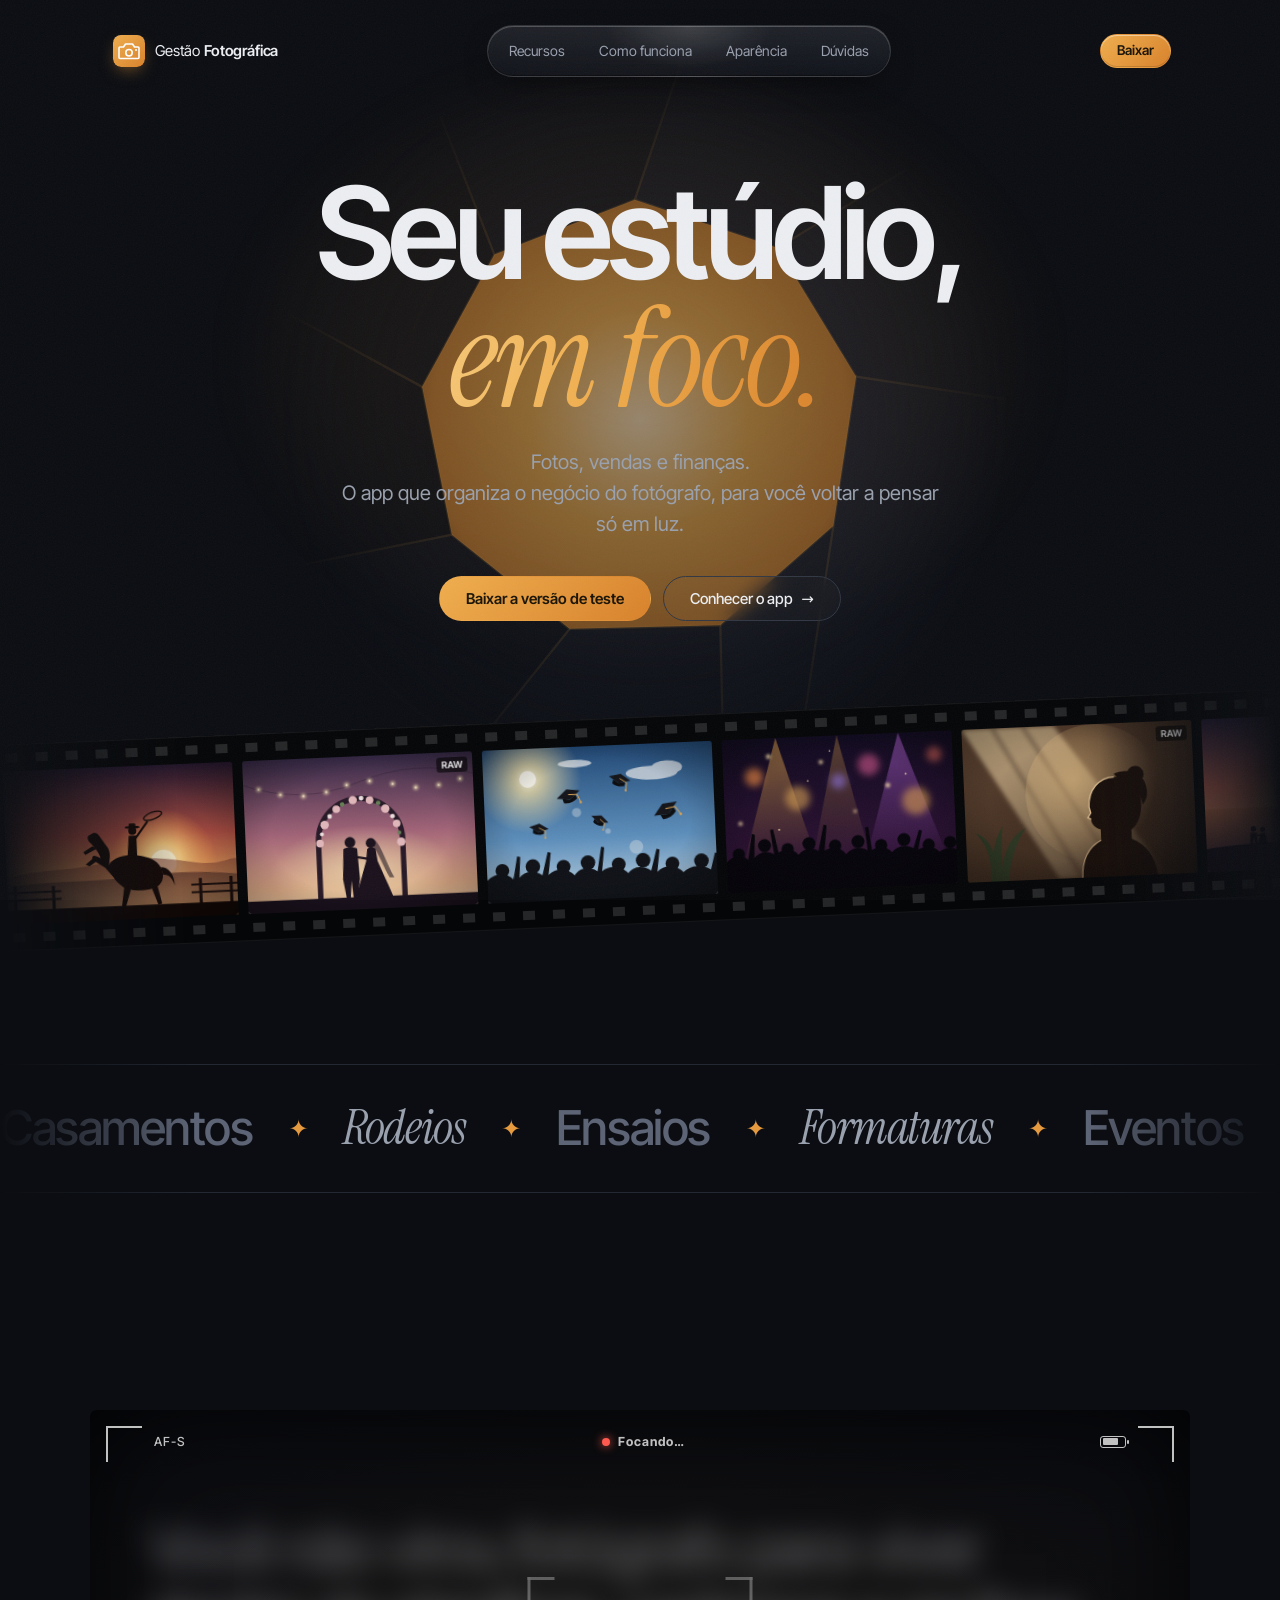
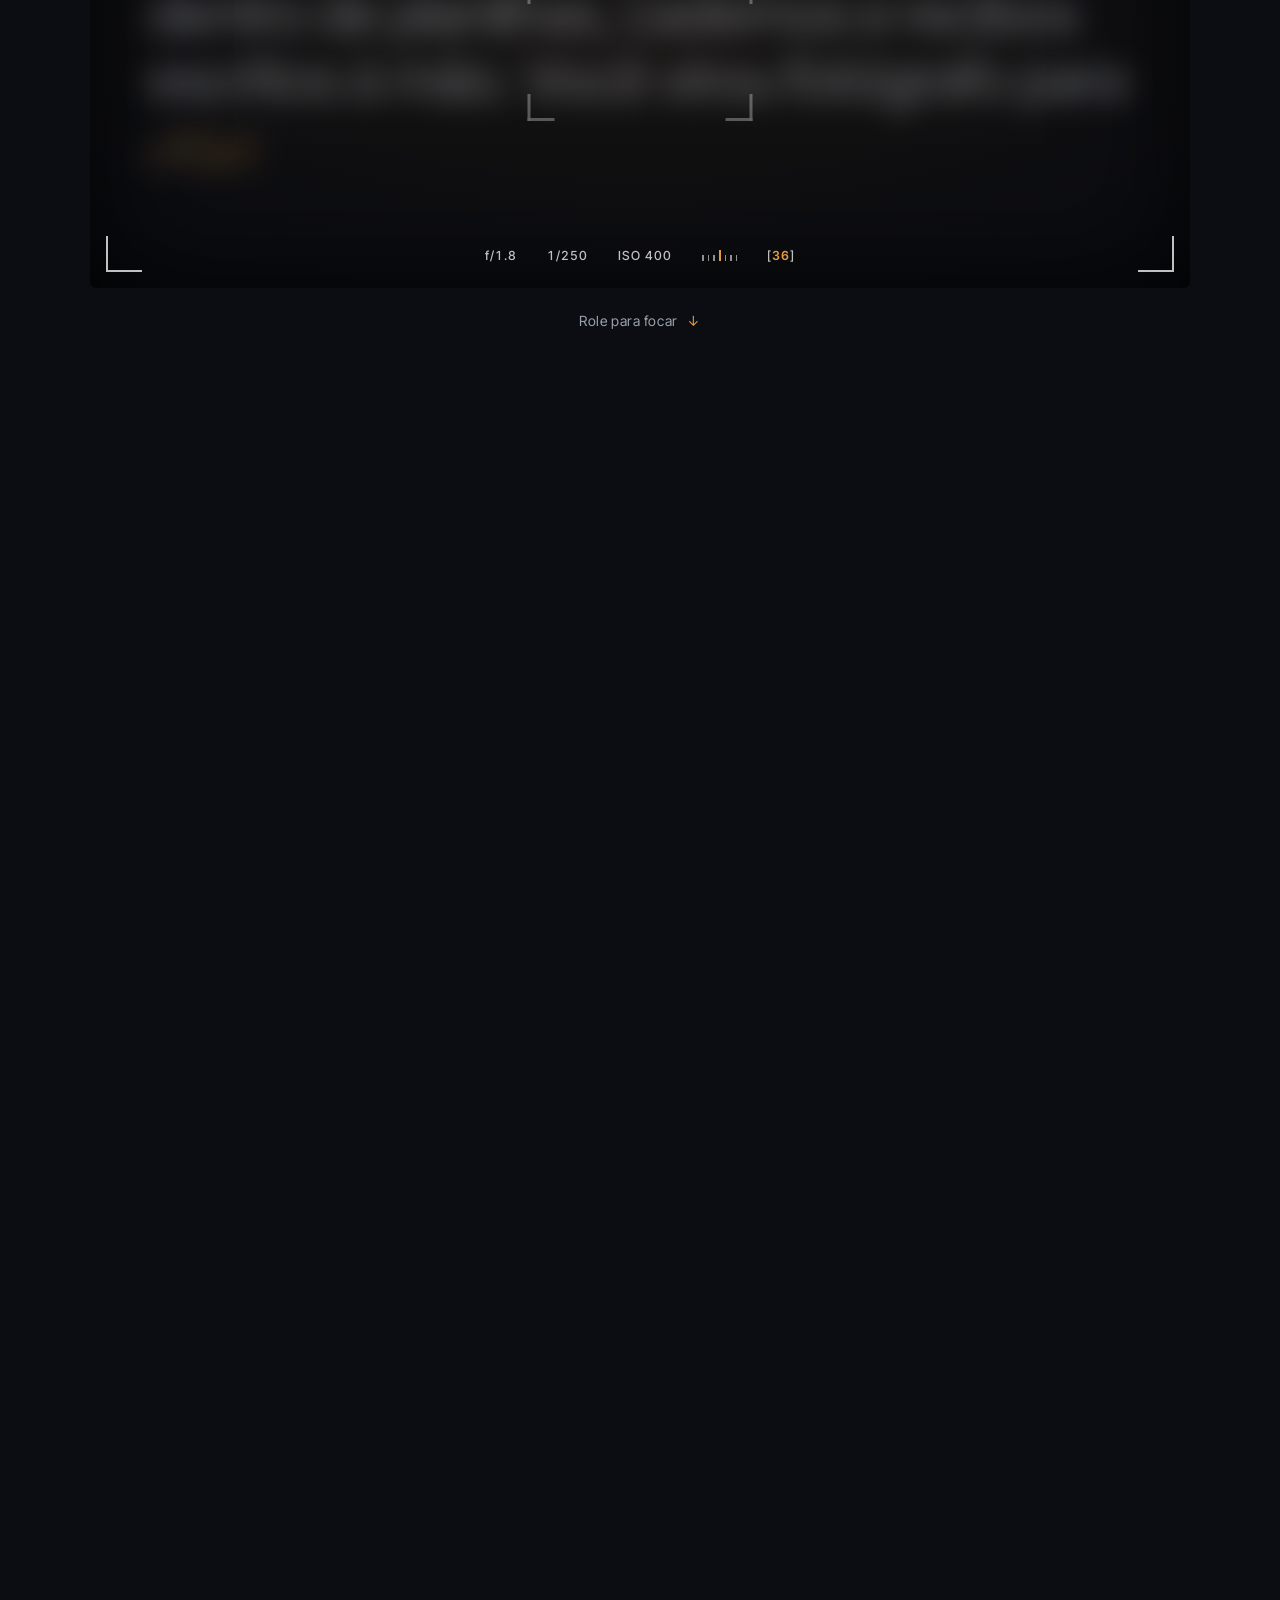
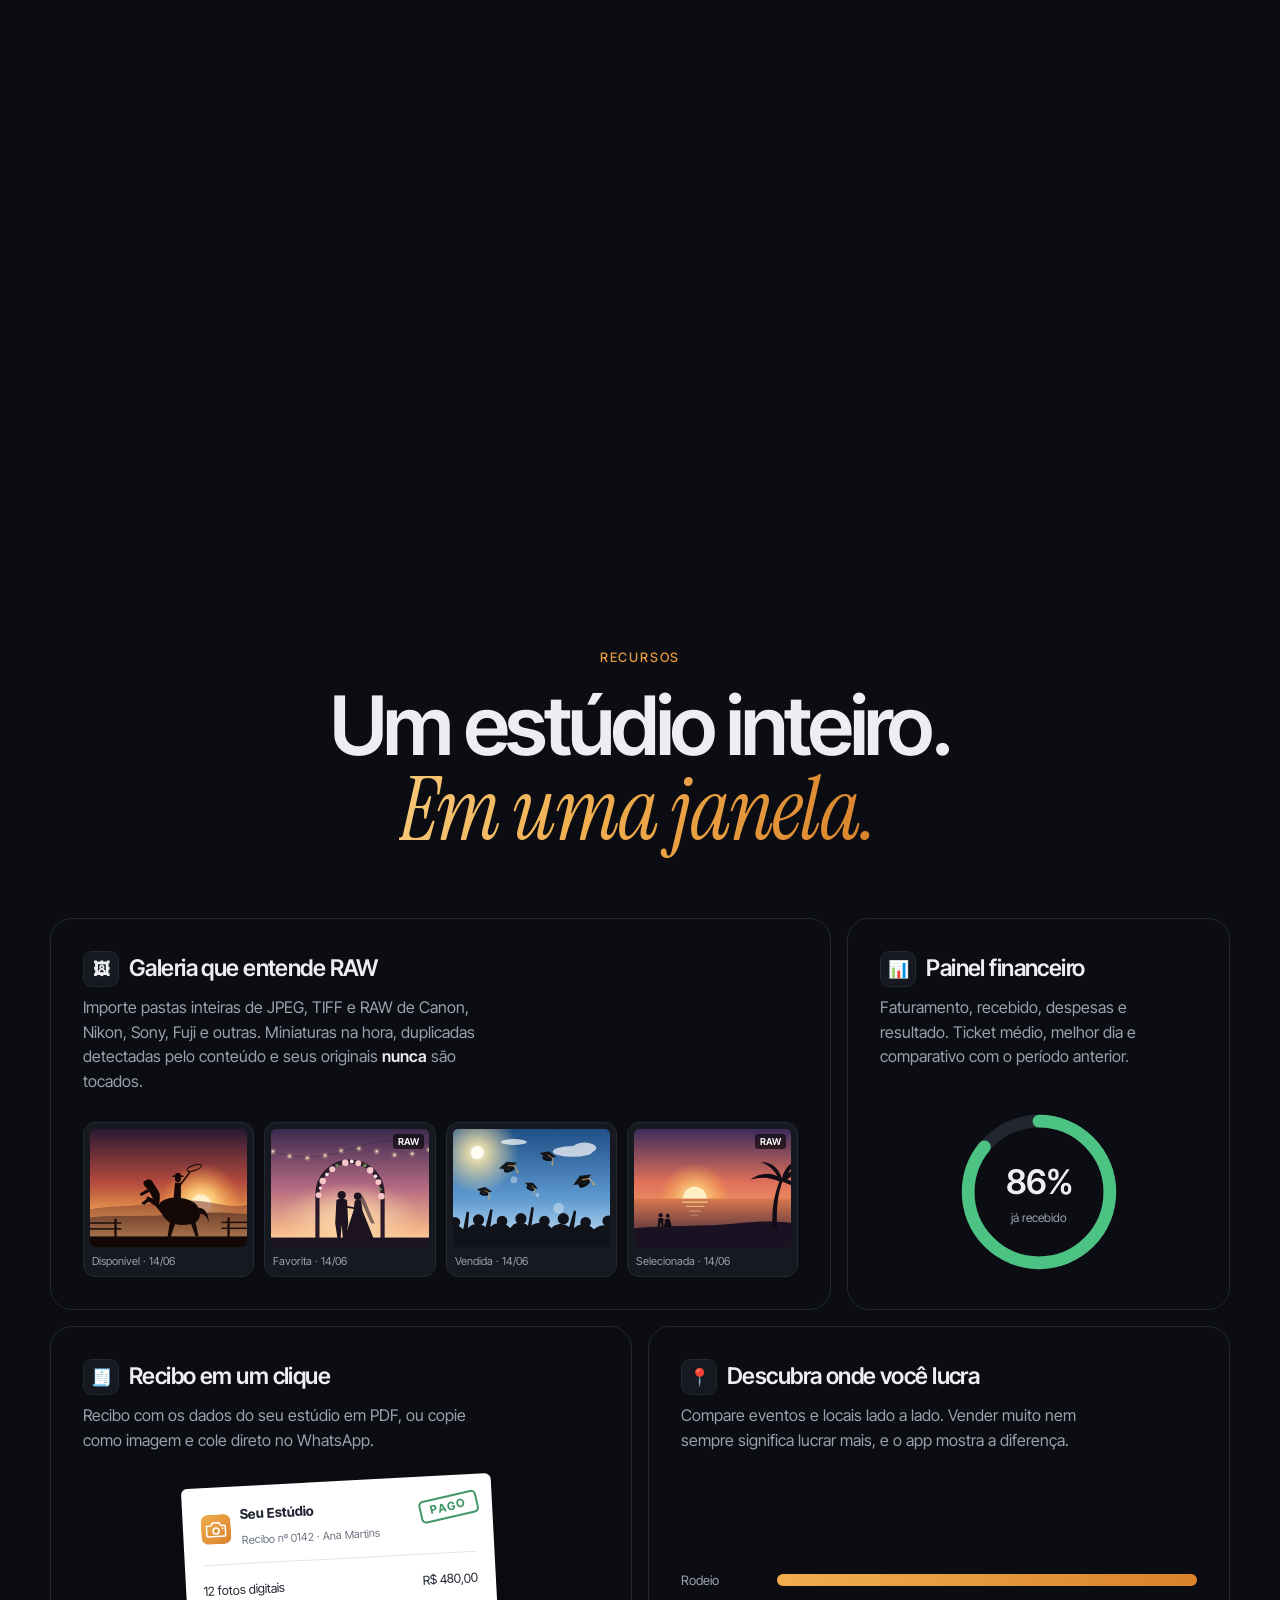
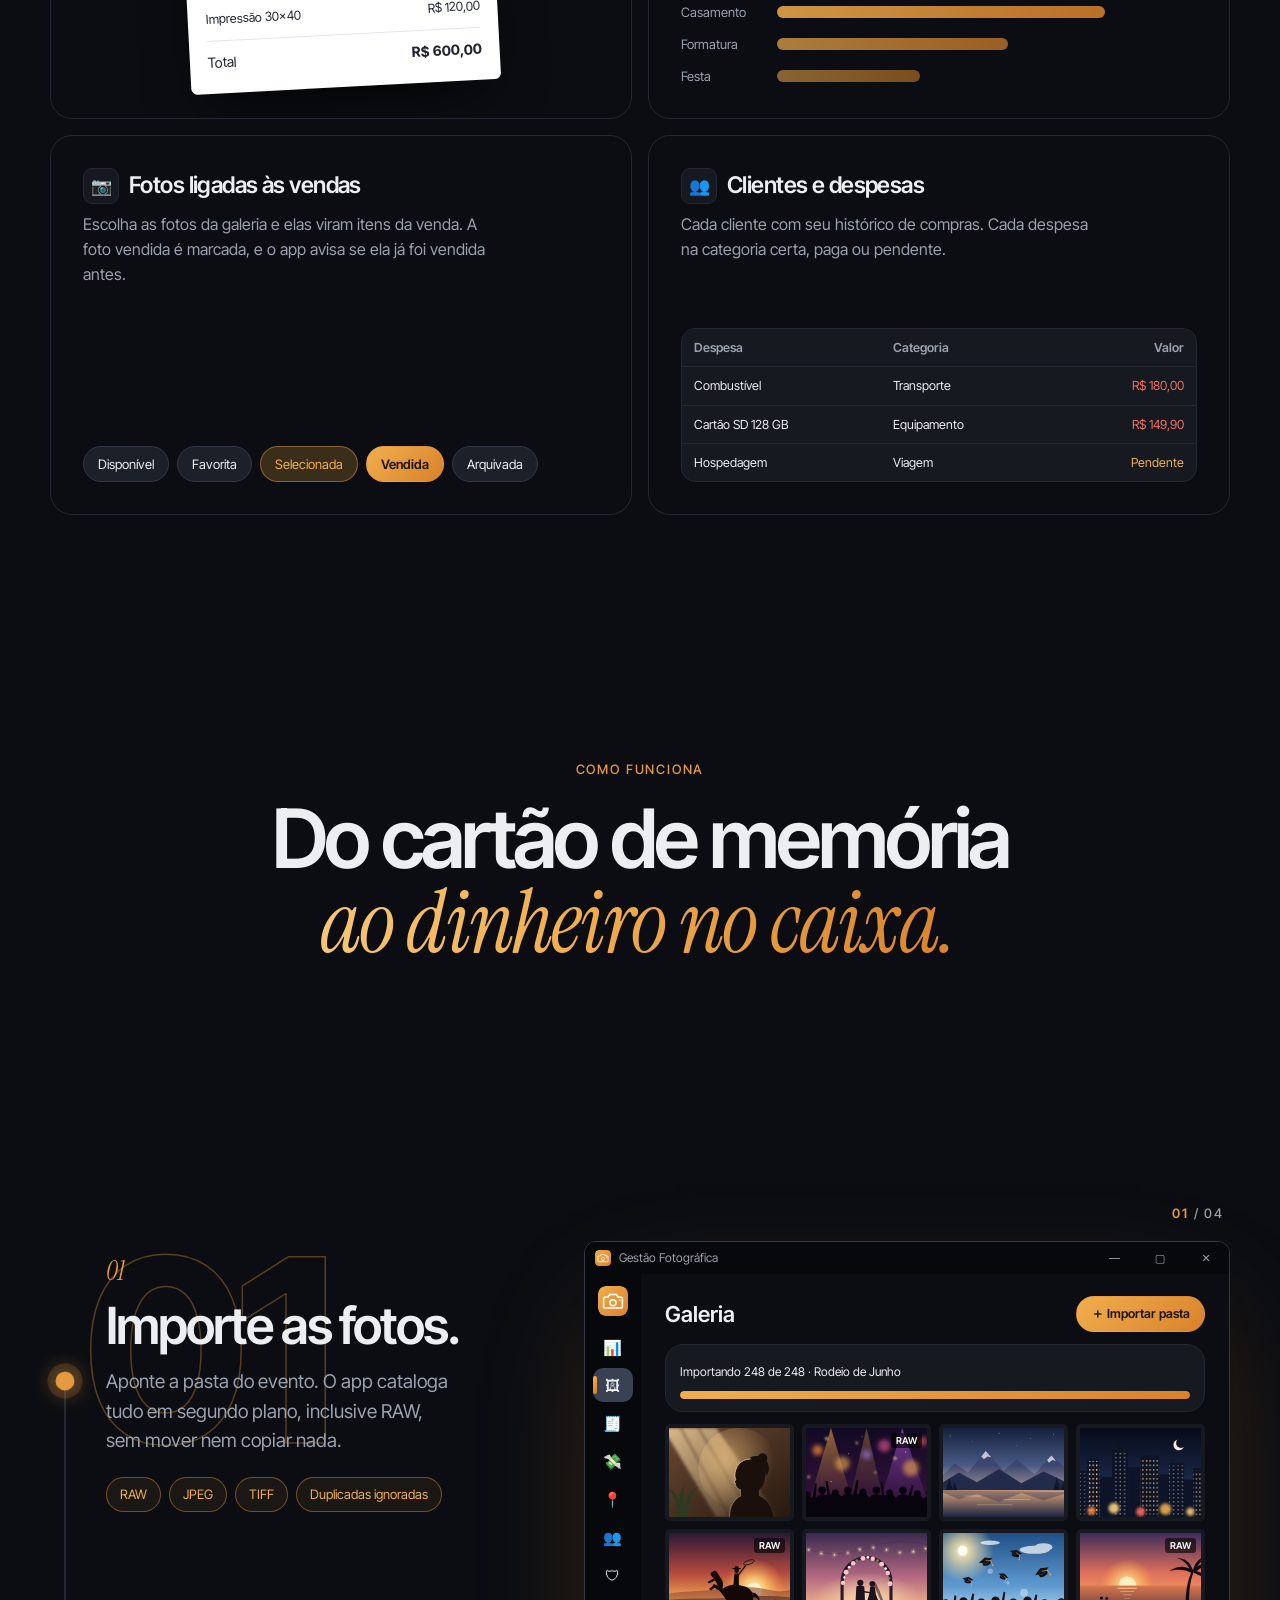
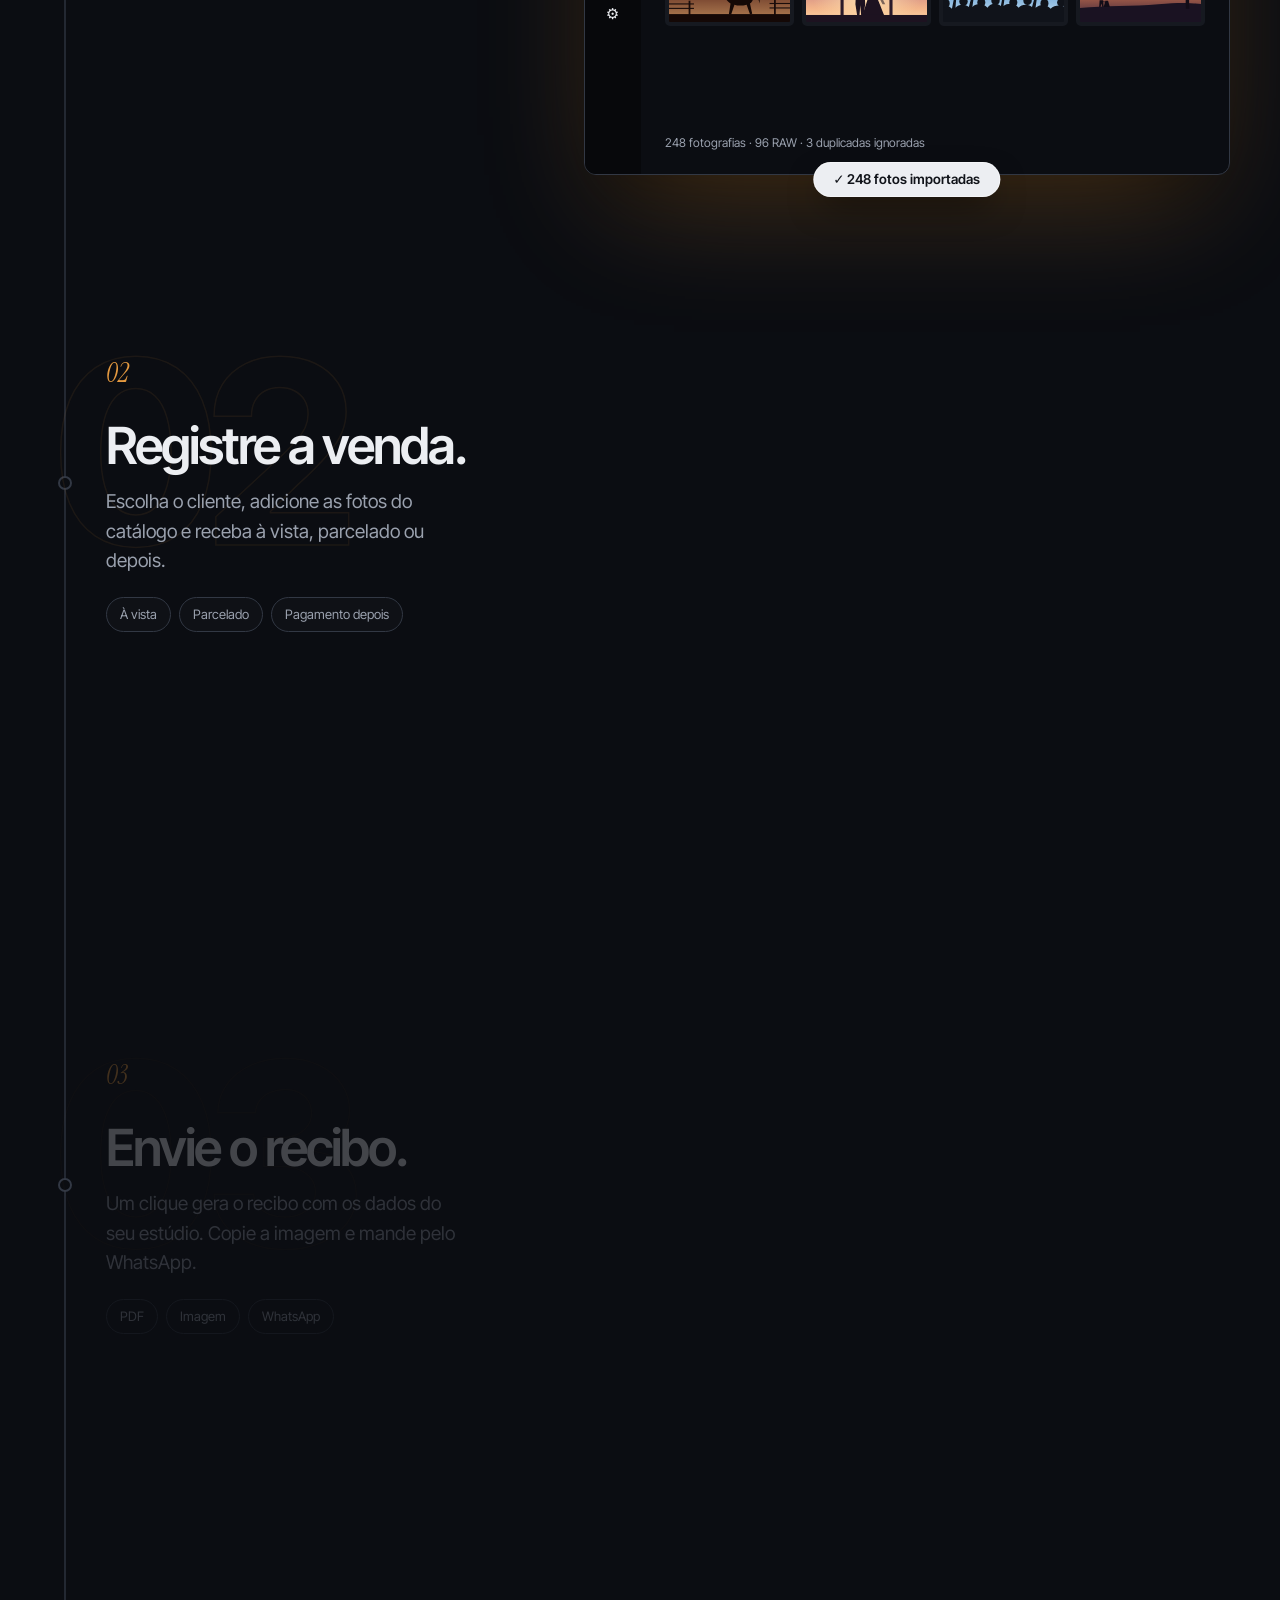
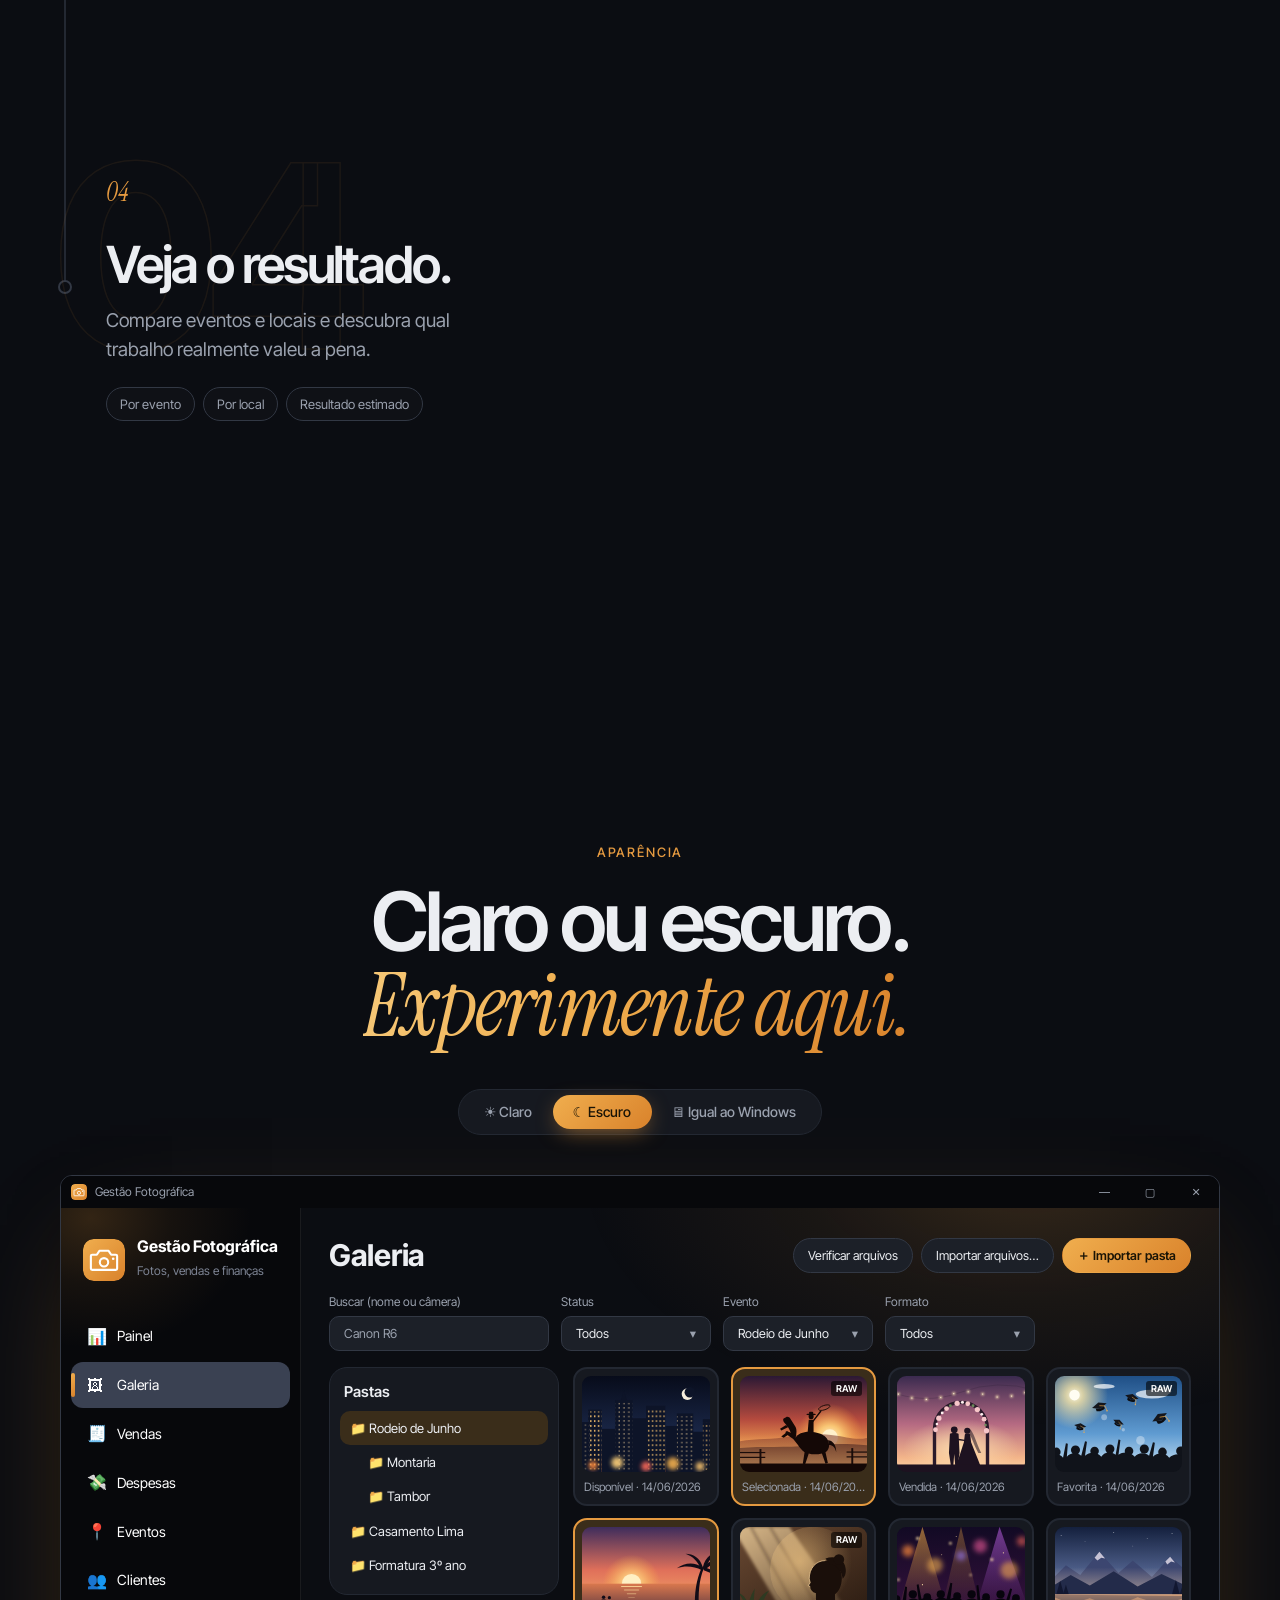
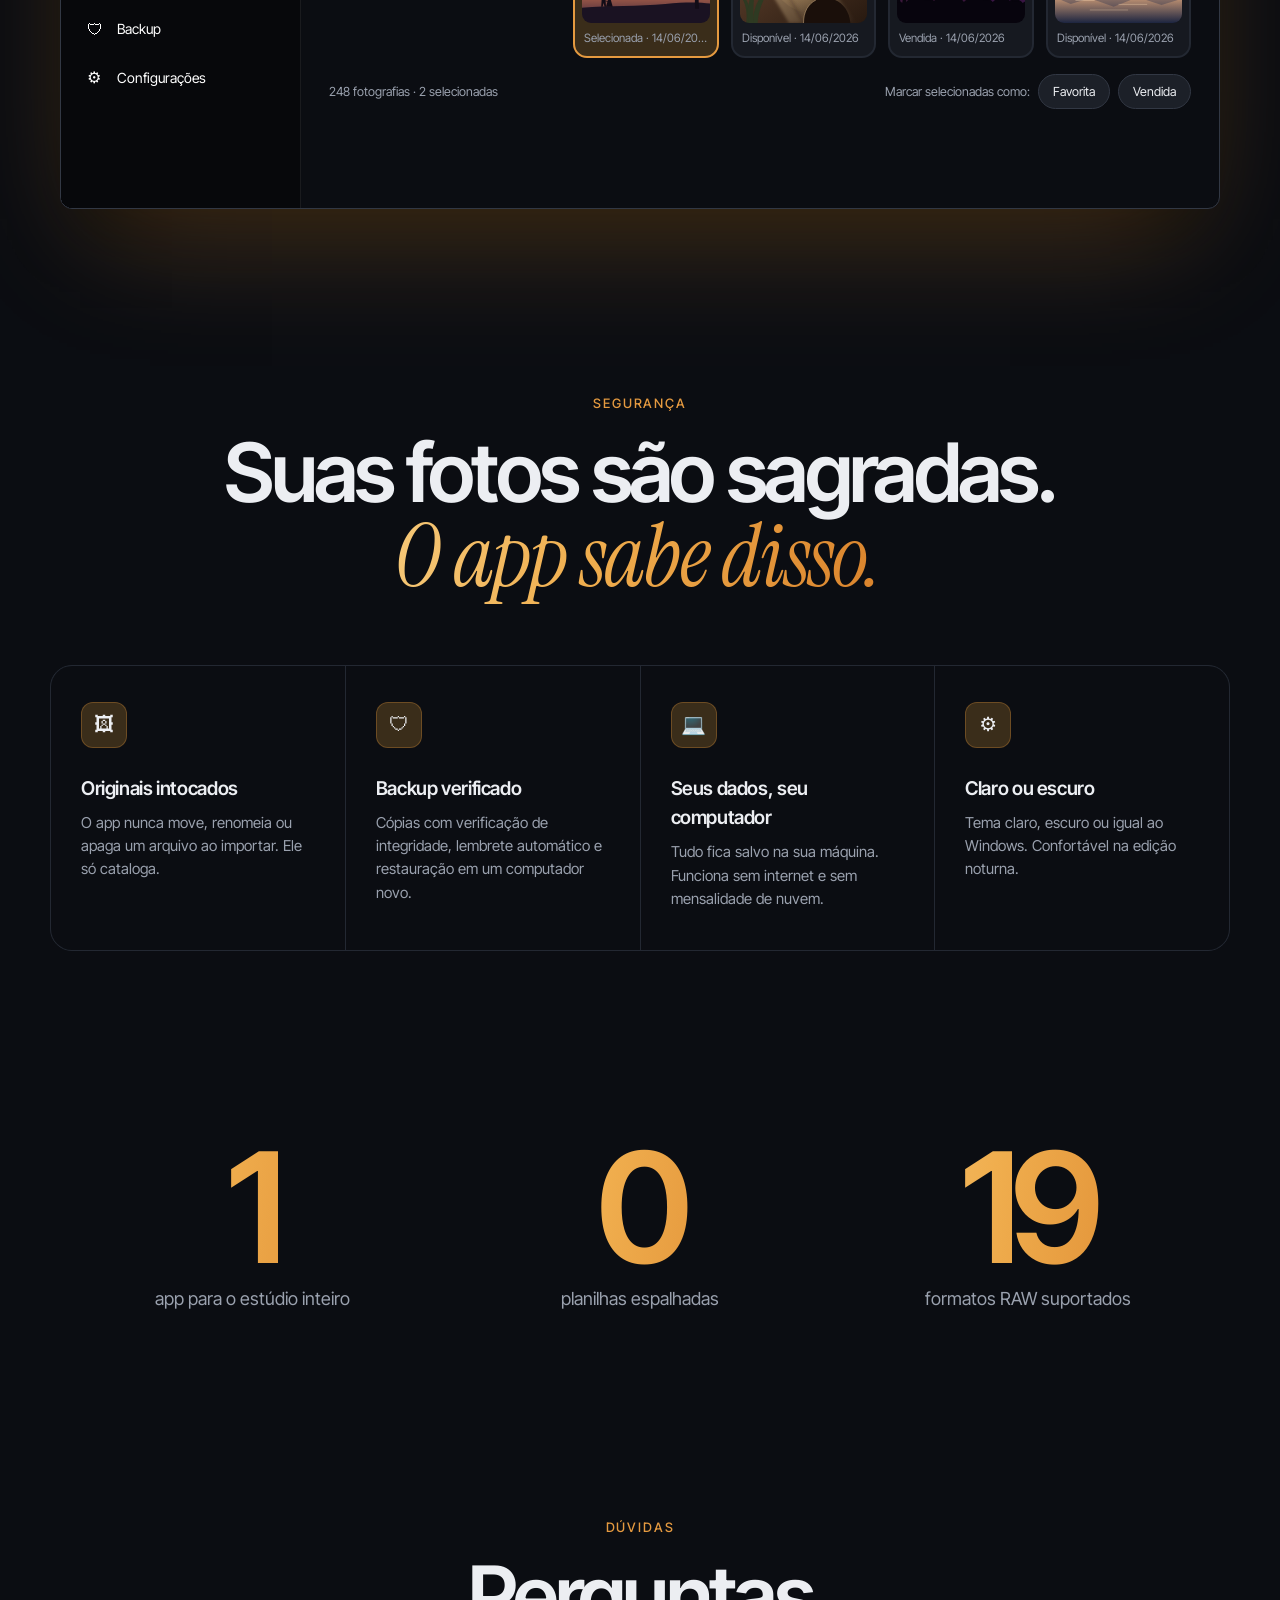
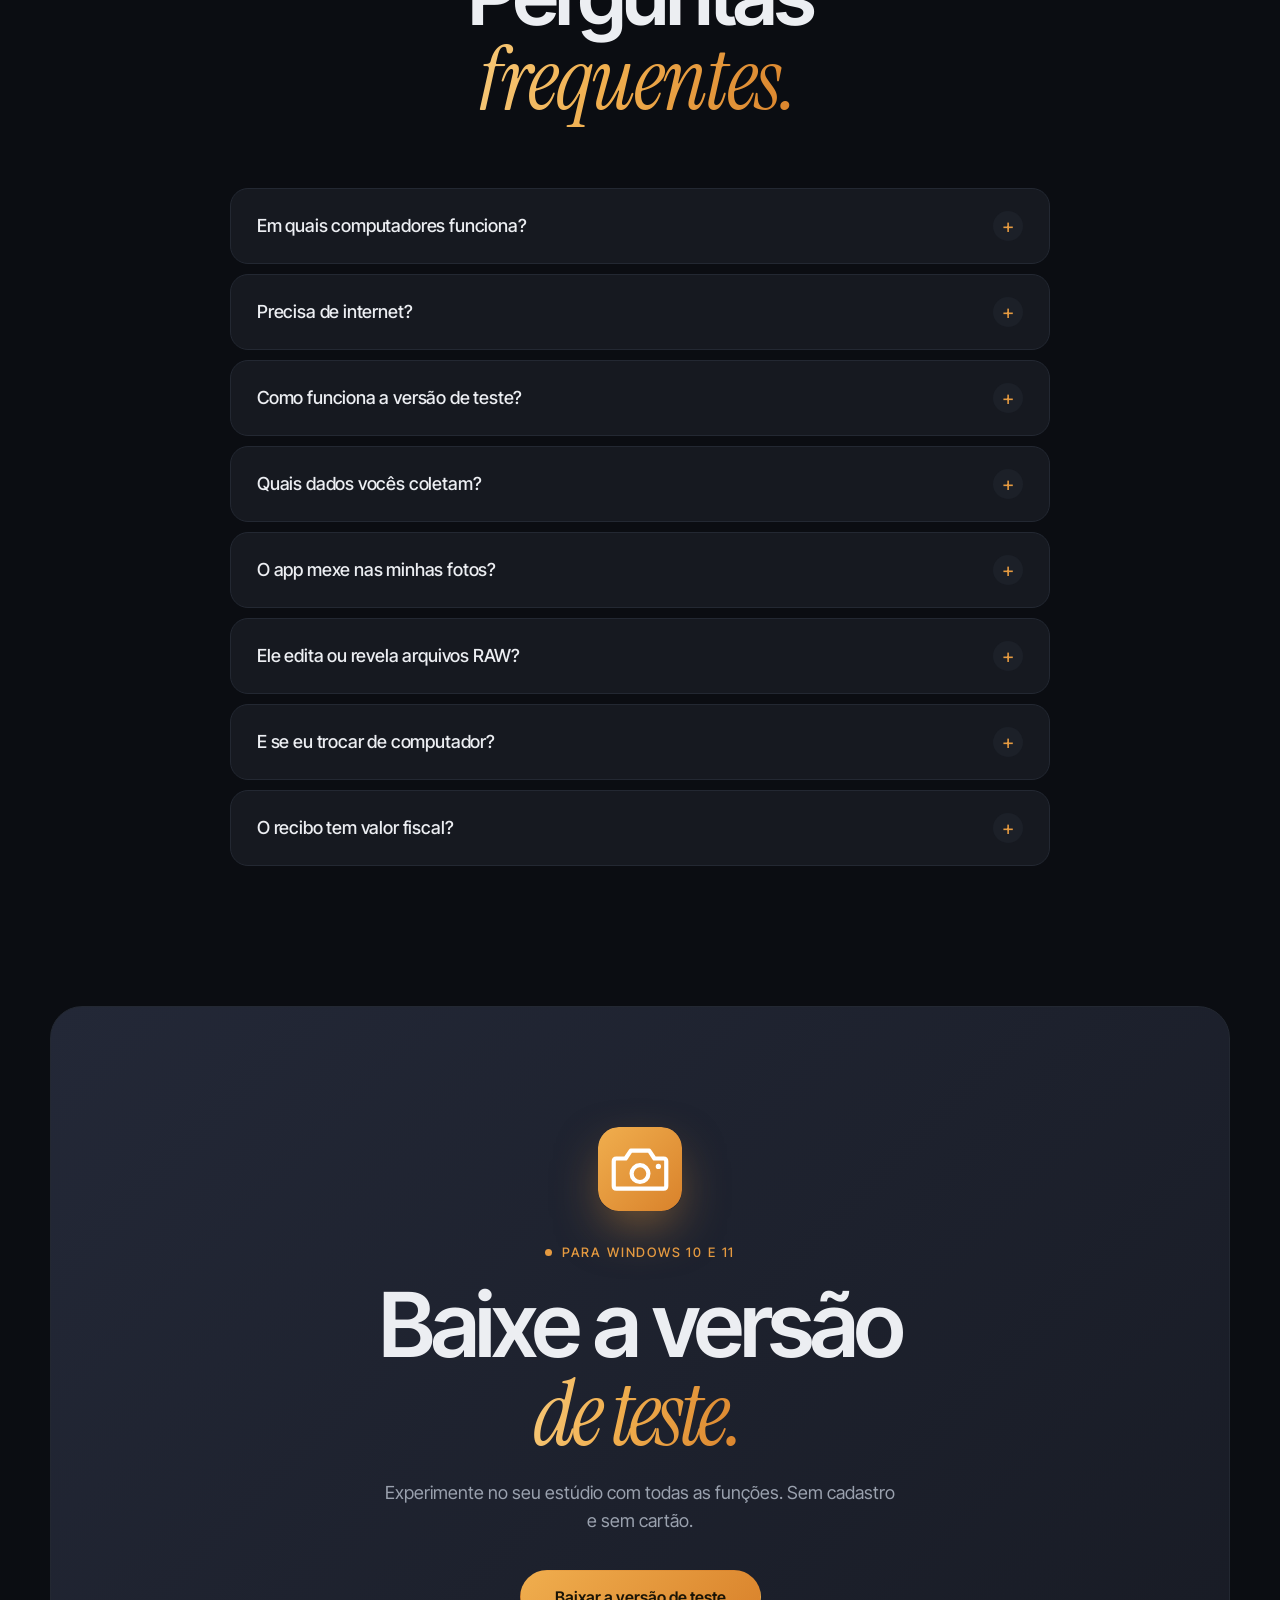
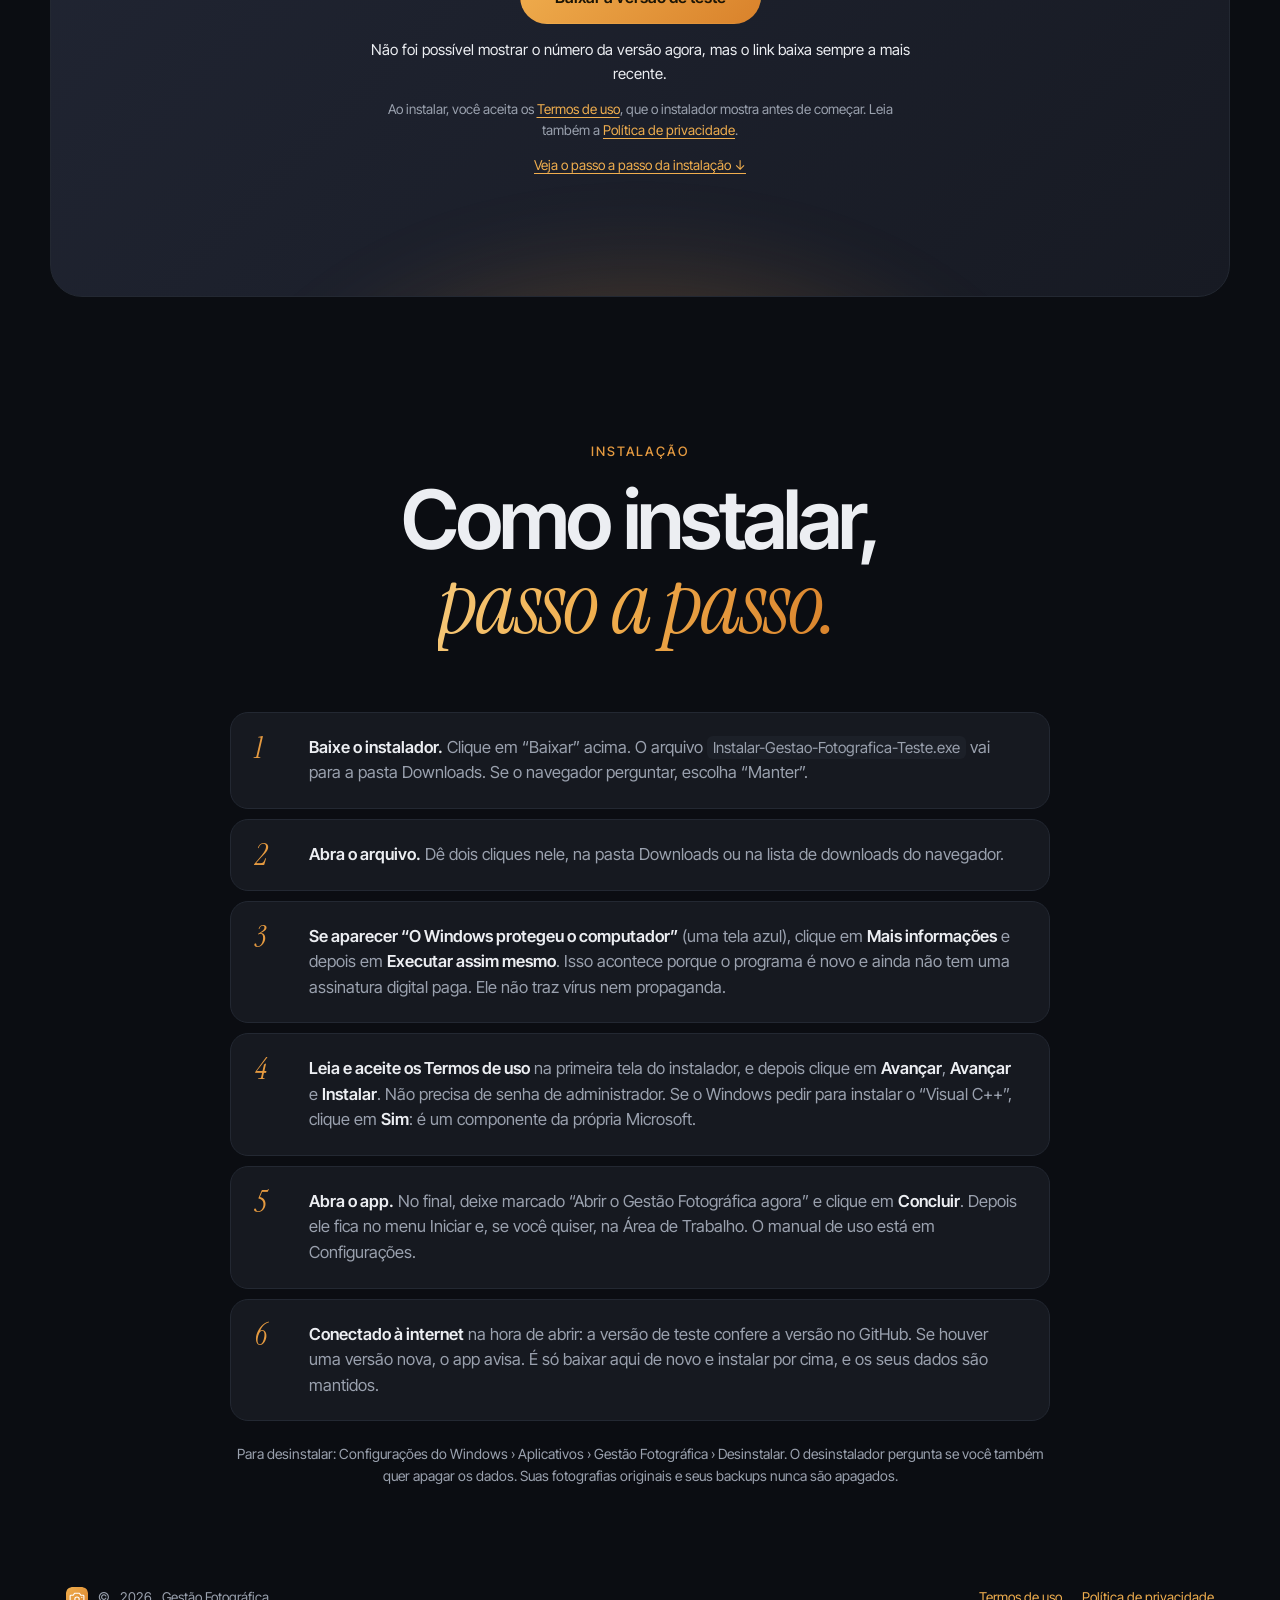
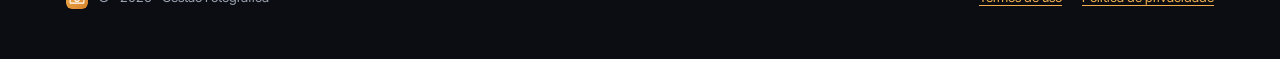
==== index.html @ c72c8ad7 "Site do Gestão Fotográfica" ====
<!doctype html>
<html lang="pt-BR">
<head>
  <meta charset="utf-8">
  <meta name="viewport" content="width=device-width, initial-scale=1">
  <title>Gestão Fotográfica — Fotos, vendas e finanças</title>
  <meta name="description" content="Vendas, galeria com RAW, recibos, eventos e financeiro. O app para Windows que organiza o negócio do fotógrafo, sem planilhas.">
  <meta name="theme-color" content="#0E1015">
  <link rel="icon" href="logo.svg" type="image/svg+xml">
  <link rel="preload" href="fontes/inter-tight.woff2" as="font" type="font/woff2" crossorigin>
  <link rel="stylesheet" href="styles.css">
</head>
<body>
  <div class="grain" aria-hidden="true"></div>

  <!-- Abertura: a mesma tela de abertura do app (SplashWindow) -->
  <div class="splash" id="splash" aria-hidden="true">
    <div class="splash-card">
      <div class="splash-glow"></div>
      <div class="splash-logo">
        <svg class="splash-iris" viewBox="-100 -100 200 200"><g id="splashBlades"></g></svg>
        <img src="logo.svg" alt="" width="76" height="76">
      </div>
      <b>Gestão Fotográfica</b>
      <span class="splash-sub">Fotos, vendas e finanças</span>
      <div class="splash-bar"><i></i></div>
      <small>Carregando...</small>
    </div>
  </div>

  <!-- NAV -->
  <header class="nav" id="nav">
    <a href="#top" class="brand" aria-label="Gestão Fotográfica — início">
      <img src="logo.svg" alt="" class="brand-mark" width="32" height="32">
      <span>Gestão <b>Fotográfica</b></span>
    </a>
    <nav class="nav-links" aria-label="Seções">
      <span class="nav-lens" aria-hidden="true"><i></i></span>
      <a href="#recursos">Recursos</a>
      <a href="#fluxo">Como funciona</a>
      <a href="#tema">Aparência</a>
      <a href="#duvidas">Dúvidas</a>
    </nav>
    <a href="#teste" class="btn btn-sm btn-accent">Baixar</a>
  </header>

  <main id="top">
    <!-- HERO -->
    <section class="hero">
      <div class="hero-glow" aria-hidden="true"></div>
      <div class="hero-flash" id="heroFlash" aria-hidden="true"></div>
      <div class="aperture-wrap" aria-hidden="true">
        <svg class="aperture" viewBox="-100 -100 200 200">
          <defs>
            <radialGradient id="lens" cx="50%" cy="50%" r="50%">
              <stop offset="0" stop-color="#FFE7BF"/>
              <stop offset=".3" stop-color="#F0AE4E"/>
              <stop offset=".65" stop-color="#D9822B"/>
              <stop offset="1" stop-color="#14100A"/>
            </radialGradient>
            <linearGradient id="bladeG" x1="0" y1="0" x2="1" y2="1">
              <stop offset="0" stop-color="#232837"/>
              <stop offset="1" stop-color="#0E1015"/>
            </linearGradient>
            <clipPath id="lensClip"><circle r="96"/></clipPath>
          </defs>
          <circle r="96" fill="url(#lens)"/>
          <g id="blades" clip-path="url(#lensClip)"></g>
          <circle r="96.5" fill="none" stroke="rgba(255,255,255,.14)" stroke-width="1"/>
          <circle r="99.5" fill="none" stroke="rgba(255,255,255,.05)" stroke-width="1"/>
        </svg>
      </div>

      <div class="hero-copy">
        <h1 class="hero-title reveal">Seu estúdio,<br><em>em foco.</em></h1>
        <p class="hero-sub reveal">
          Fotos, vendas e finanças.<br class="br-d">
          O app que organiza o negócio do fotógrafo, para você voltar a pensar só em luz.
        </p>
        <div class="hero-cta reveal">
          <a href="#teste" class="btn btn-accent">Baixar a versão de teste</a>
          <a href="#recursos" class="btn btn-ghost">Conhecer o app <span aria-hidden="true">→</span></a>
        </div>
      </div>

      <!-- Faixa de filme com fotos passando devagar -->
      <div class="film" aria-hidden="true">
        <div class="film-track" id="filmTrack">
          <i><img src="fotos/rodeio.svg" alt=""></i><i data-raw><img src="fotos/casamento.svg" alt=""></i><i><img src="fotos/formatura.svg" alt=""></i><i><img src="fotos/festa.svg" alt=""></i><i data-raw><img src="fotos/retrato.svg" alt=""></i><i><img src="fotos/praia.svg" alt=""></i><i><img src="fotos/montanhas.svg" alt=""></i><i data-raw><img src="fotos/cidade.svg" alt=""></i>
          <i><img src="fotos/rodeio.svg" alt=""></i><i data-raw><img src="fotos/casamento.svg" alt=""></i><i><img src="fotos/formatura.svg" alt=""></i><i><img src="fotos/festa.svg" alt=""></i><i data-raw><img src="fotos/retrato.svg" alt=""></i><i><img src="fotos/praia.svg" alt=""></i><i><img src="fotos/montanhas.svg" alt=""></i><i data-raw><img src="fotos/cidade.svg" alt=""></i>
        </div>
      </div>
    </section>

    <!-- MARQUEE -->
    <section class="marquee" aria-label="Feito para todo tipo de fotografia">
      <div class="marquee-track">
        <span>Casamentos</span><i>✦</i><span>Rodeios</span><i>✦</i><span>Ensaios</span><i>✦</i><span>Formaturas</span><i>✦</i><span>Eventos</span><i>✦</i><span>Esportes</span><i>✦</i><span>Festas</span><i>✦</i><span>Newborn</span><i>✦</i>
        <span aria-hidden="true">Casamentos</span><i>✦</i><span aria-hidden="true">Rodeios</span><i>✦</i><span aria-hidden="true">Ensaios</span><i>✦</i><span aria-hidden="true">Formaturas</span><i>✦</i><span aria-hidden="true">Eventos</span><i>✦</i><span aria-hidden="true">Esportes</span><i>✦</i><span aria-hidden="true">Festas</span><i>✦</i><span aria-hidden="true">Newborn</span><i>✦</i>
      </div>
    </section>

    <!-- STATEMENT: visor de câmera. Ao rolar, o foco "puxa" e a câmera dispara. -->
    <section class="shot" id="shot">
      <div class="shot-sticky">
        <div class="viewfinder" id="viewfinder">
          <span class="vf-c tl"></span><span class="vf-c tr"></span><span class="vf-c bl"></span><span class="vf-c br"></span>
          <div class="vf-top" aria-hidden="true">
            <span class="vf-mode">AF-S</span>
            <span class="vf-rec"><i></i> <b id="vfState">Focando…</b></span>
            <span class="vf-bat"><i></i></span>
          </div>
          <div class="vf-focus" id="vfFocus" aria-hidden="true"></div>
          <p class="statement-text" id="statement">
            Você não virou fotógrafo para viver dentro de planilhas, cadernos e recibos escritos à mão. Você virou fotógrafo para <em>criar.</em>
          </p>
          <div class="vf-bottom" aria-hidden="true">
            <span>f/1.8</span><span>1/250</span><span>ISO 400</span>
            <span class="vf-meter"><i></i><i></i><i></i><b></b><i></i><i></i><i></i></span>
            <span class="vf-count">[<b id="vfCount">36</b>]</span>
          </div>
          <svg class="vf-shutter" viewBox="-100 -100 200 200" preserveAspectRatio="xMidYMid slice" aria-hidden="true">
            <g id="shutterBlades"></g>
          </svg>
          <div class="vf-flash" id="vfFlash" aria-hidden="true"></div>
          <span class="vf-caption" aria-hidden="true">Gestão Fotográfica · seu estúdio, em foco</span>
        </div>
        <p class="shot-hint" id="shotHint" aria-hidden="true">Role para focar <span>↓</span></p>
      </div>
    </section>

    <!-- BENTO -->
    <section class="features" id="recursos">
      <header class="sec-head">
        <p class="eyebrow">Recursos</p>
        <h2 class="reveal">Um estúdio inteiro.<br><em>Em uma janela.</em></h2>
      </header>

      <div class="bento">
        <article class="tile t-gal reveal">
          <div class="tile-copy">
            <h3><span class="ico">🖼</span> Galeria que entende RAW</h3>
            <p>Importe pastas inteiras de JPEG, TIFF e RAW de Canon, Nikon, Sony, Fuji e outras. Miniaturas na hora, duplicadas detectadas pelo conteúdo e seus originais <b>nunca</b> são tocados.</p>
          </div>
          <div class="grid-photos" aria-hidden="true">
            <figure><i class="ill" style="background-image:url(fotos/rodeio.svg)"></i><figcaption>Disponível · 14/06</figcaption></figure>
            <figure><i class="ill" style="background-image:url(fotos/casamento.svg)" data-raw></i><figcaption>Favorita · 14/06</figcaption></figure>
            <figure><i class="ill" style="background-image:url(fotos/formatura.svg)"></i><figcaption>Vendida · 14/06</figcaption></figure>
            <figure><i class="ill" style="background-image:url(fotos/praia.svg)" data-raw></i><figcaption>Selecionada · 14/06</figcaption></figure>
          </div>
        </article>

        <article class="tile t-fin reveal">
          <div class="tile-copy">
            <h3><span class="ico">📊</span> Painel financeiro</h3>
            <p>Faturamento, recebido, despesas e resultado. Ticket médio, melhor dia e comparativo com o período anterior.</p>
          </div>
          <div class="ring" aria-hidden="true">
            <svg viewBox="0 0 120 120">
              <circle cx="60" cy="60" r="50" class="ring-bg"/>
              <circle cx="60" cy="60" r="50" class="ring-fg" pathLength="100"/>
            </svg>
            <div class="ring-label"><b>86%</b><small>já recebido</small></div>
          </div>
        </article>

        <article class="tile t-rec reveal">
          <div class="tile-copy">
            <h3><span class="ico">🧾</span> Recibo em um clique</h3>
            <p>Recibo com os dados do seu estúdio em PDF, ou copie como imagem e cole direto no WhatsApp.</p>
          </div>
          <div class="receipt" aria-hidden="true">
            <div class="rc-head"><img src="logo.svg" alt="" class="rc-logo"><div><b>Seu Estúdio</b><small>Recibo nº 0142 · Ana Martins</small></div></div>
            <div class="rc-line"><span>12 fotos digitais</span><span>R$ 480,00</span></div>
            <div class="rc-line"><span>Impressão 30×40</span><span>R$ 120,00</span></div>
            <div class="rc-tot"><span>Total</span><b>R$ 600,00</b></div>
            <span class="rc-stamp">PAGO</span>
          </div>
        </article>

        <article class="tile t-evt reveal">
          <div class="tile-copy">
            <h3><span class="ico">📍</span> Descubra onde você lucra</h3>
            <p>Compare eventos e locais lado a lado. Vender muito nem sempre significa lucrar mais, e o app mostra a diferença.</p>
          </div>
          <div class="bars" aria-hidden="true">
            <div class="bar-row"><span>Rodeio</span><i style="--v:1"></i></div>
            <div class="bar-row"><span>Casamento</span><i style="--v:.78"></i></div>
            <div class="bar-row"><span>Formatura</span><i style="--v:.55"></i></div>
            <div class="bar-row"><span>Festa</span><i style="--v:.34"></i></div>
          </div>
        </article>

        <article class="tile t-sale reveal">
          <div class="tile-copy">
            <h3><span class="ico">📷</span> Fotos ligadas às vendas</h3>
            <p>Escolha as fotos da galeria e elas viram itens da venda. A foto vendida é marcada, e o app avisa se ela já foi vendida antes.</p>
          </div>
          <div class="chips" aria-hidden="true">
            <span class="chip">Disponível</span><span class="chip">Favorita</span><span class="chip sel">Selecionada</span><span class="chip sold">Vendida</span><span class="chip">Arquivada</span>
          </div>
        </article>

        <article class="tile t-cli reveal">
          <div class="tile-copy">
            <h3><span class="ico">👥</span> Clientes e despesas</h3>
            <p>Cada cliente com seu histórico de compras. Cada despesa na categoria certa, paga ou pendente.</p>
          </div>
          <div class="mini-table" aria-hidden="true">
            <div class="mt-row mt-h"><span>Despesa</span><span>Categoria</span><span>Valor</span></div>
            <div class="mt-row"><span>Combustível</span><span>Transporte</span><span class="neg">R$ 180,00</span></div>
            <div class="mt-row"><span>Cartão SD 128 GB</span><span>Equipamento</span><span class="neg">R$ 149,90</span></div>
            <div class="mt-row"><span>Hospedagem</span><span>Viagem</span><span class="warn">Pendente</span></div>
          </div>
        </article>
      </div>
    </section>

    <!-- FLOW / STICKY STORY -->
    <section class="flow" id="fluxo">
      <header class="sec-head">
        <p class="eyebrow">Como funciona</p>
        <h2 class="reveal">Do cartão de memória<br><em>ao dinheiro no caixa.</em></h2>
      </header>

      <div class="flow-wrap">
        <div class="flow-steps">
          <div class="flow-rail" aria-hidden="true"><span class="flow-fill" id="flowFill"></span><i data-dot="0"></i><i data-dot="1"></i><i data-dot="2"></i><i data-dot="3"></i></div>
          <article class="step" data-step="0">
            <span class="step-big" aria-hidden="true">01</span>
            <span class="step-n">01</span>
            <h3>Importe as fotos.</h3>
            <p>Aponte a pasta do evento. O app cataloga tudo em segundo plano, inclusive RAW, sem mover nem copiar nada.</p>
            <div class="step-chips"><span>RAW</span><span>JPEG</span><span>TIFF</span><span>Duplicadas ignoradas</span></div>
          </article>
          <article class="step" data-step="1">
            <span class="step-big" aria-hidden="true">02</span>
            <span class="step-n">02</span>
            <h3>Registre a venda.</h3>
            <p>Escolha o cliente, adicione as fotos do catálogo e receba à vista, parcelado ou depois.</p>
            <div class="step-chips"><span>À vista</span><span>Parcelado</span><span>Pagamento depois</span></div>
          </article>
          <article class="step" data-step="2">
            <span class="step-big" aria-hidden="true">03</span>
            <span class="step-n">03</span>
            <h3>Envie o recibo.</h3>
            <p>Um clique gera o recibo com os dados do seu estúdio. Copie a imagem e mande pelo WhatsApp.</p>
            <div class="step-chips"><span>PDF</span><span>Imagem</span><span>WhatsApp</span></div>
          </article>
          <article class="step" data-step="3">
            <span class="step-big" aria-hidden="true">04</span>
            <span class="step-n">04</span>
            <h3>Veja o resultado.</h3>
            <p>Compare eventos e locais e descubra qual trabalho realmente valeu a pena.</p>
            <div class="step-chips"><span>Por evento</span><span>Por local</span><span>Resultado estimado</span></div>
          </article>
        </div>

        <div class="flow-visual" aria-hidden="true">
          <div class="flow-stage" id="flowStage">
          <div class="flow-glow" id="flowGlow"></div>
          <div class="flow-counter"><b id="flowNum">01</b> / 04</div>
          <div class="toast" data-for="0">✓ 248 fotos importadas</div>
          <div class="toast" data-for="1">✓ Venda registrada · R$ 200,00</div>
          <div class="toast" data-for="2">✓ Recibo copiado. Cole no WhatsApp</div>
          <div class="toast" data-for="3">🏆 Melhor resultado: Casamento Lima</div>
          <div class="mini-win">
            <div class="win-bar sm">
              <img src="logo.svg" alt="" class="win-ico">
              <span class="win-title">Gestão Fotográfica</span>
              <span class="win-ctl"><i>—</i><i>▢</i><i>✕</i></span>
            </div>
            <div class="mini-body">
              <div class="rail">
                <img src="logo.svg" alt="">
                <i>📊</i><i data-for="0" class="r-on">🖼</i><i data-for="1 2">🧾</i><i>💸</i><i data-for="3">📍</i><i>👥</i><i>🛡</i><i>⚙</i>
              </div>
              <div class="screen">
                <!-- 0: Galeria importando -->
                <div class="scr scr-0 on">
                  <div class="scr-head"><p class="scr-t">Galeria</p><span class="app-btn primary">＋ Importar pasta</span></div>
                  <div class="app-card import">
                    <small>Importando 248 de 248 · Rodeio de Junho</small>
                    <div class="progress"><span></span></div>
                  </div>
                  <div class="thumbs">
                    <i class="ill" style="background-image:url(fotos/retrato.svg)"></i><i class="ill" style="background-image:url(fotos/festa.svg)" data-raw></i><i class="ill" style="background-image:url(fotos/montanhas.svg)"></i><i class="ill" style="background-image:url(fotos/cidade.svg)"></i>
                    <i class="ill" style="background-image:url(fotos/rodeio.svg)" data-raw></i><i class="ill" style="background-image:url(fotos/casamento.svg)"></i><i class="ill" style="background-image:url(fotos/formatura.svg)"></i><i class="ill" style="background-image:url(fotos/praia.svg)" data-raw></i>
                  </div>
                  <p class="scr-foot">248 fotografias · 96 RAW · 3 duplicadas ignoradas</p>
                </div>
                <!-- 1: Nova venda -->
                <div class="scr scr-1">
                  <div class="scr-head"><p class="scr-t">Nova venda</p></div>
                  <div class="field"><small>Cliente</small><b>Ana Martins</b></div>
                  <div class="field"><small>Evento</small><b>Rodeio de Junho</b></div>
                  <div class="items">
                    <div class="it"><span class="th ill" style="background-image:url(fotos/retrato.svg)"></span><span>Foto digital · IMG_0412.CR3</span><b>R$ 40,00</b></div>
                    <div class="it"><span class="th ill" style="background-image:url(fotos/festa.svg)"></span><span>Foto digital · IMG_0419.CR3</span><b>R$ 40,00</b></div>
                    <div class="it"><span class="th ill" style="background-image:url(fotos/montanhas.svg)"></span><span>Impressão 30×40</span><b>R$ 120,00</b></div>
                  </div>
                  <div class="scr-row"><span class="app-btn">📷 Adicionar fotos do catálogo…</span><span class="app-btn primary">Salvar venda</span></div>
                </div>
                <!-- 2: Recibo -->
                <div class="scr scr-2">
                  <div class="scr-head"><p class="scr-t">Recibo</p></div>
                  <div class="receipt mini">
                    <div class="rc-head"><img src="logo.svg" alt="" class="rc-logo"><div><b>Seu Estúdio</b><small>Recibo nº 0142 · Ana Martins</small></div></div>
                    <div class="rc-line"><span>2 fotos digitais</span><span>R$ 80,00</span></div>
                    <div class="rc-line"><span>Impressão 30×40</span><span>R$ 120,00</span></div>
                    <div class="rc-tot"><span>Total</span><b>R$ 200,00</b></div>
                    <span class="rc-stamp">PAGO</span>
                  </div>
                  <div class="scr-row"><span class="app-btn">Abrir PDF</span><span class="app-btn">Salvar PDF…</span><span class="app-btn primary">Copiar imagem</span></div>
                </div>
                <!-- 3: Eventos -->
                <div class="scr scr-3">
                  <div class="scr-head"><p class="scr-t">Eventos</p><span class="app-combo">Por evento <i>▾</i></span></div>
                  <div class="hl-row">
                    <div class="app-card hl"><small>Quem mais faturou</small><b>Rodeio de Junho</b></div>
                    <div class="app-card hl"><small>Melhor resultado</small><b>Casamento Lima</b></div>
                  </div>
                  <div class="mini-table">
                    <div class="mt-row mt-h"><span>Evento</span><span>Faturamento</span><span>Resultado</span></div>
                    <div class="mt-row"><span>Rodeio de Junho</span><span>R$ 9.600</span><span class="pos">R$ 5.840</span></div>
                    <div class="mt-row"><span>Casamento Lima</span><span>R$ 7.200</span><span class="pos">R$ 6.120</span></div>
                    <div class="mt-row"><span>Formatura 3º ano</span><span>R$ 3.900</span><span class="warn">sem despesas</span></div>
                  </div>
                </div>
              </div>
            </div>
          </div>
          </div>
        </div>
      </div>
    </section>

    <!-- TEMA: Galeria com troca claro/escuro, como em Configurações → Aparência -->
    <section class="tema" id="tema">
      <header class="sec-head">
        <p class="eyebrow">Aparência</p>
        <h2 class="reveal">Claro ou escuro.<br><em>Experimente aqui.</em></h2>
      </header>

      <div class="seg reveal" role="radiogroup" aria-label="Tema da janela de exemplo">
        <button type="button" role="radio" aria-checked="false" data-tema="claro">☀ Claro</button>
        <button type="button" role="radio" aria-checked="true" data-tema="escuro">☾ Escuro</button>
        <button type="button" role="radio" aria-checked="false" data-tema="windows">🖥 Igual ao Windows</button>
        <span class="seg-pill" aria-hidden="true"></span>
      </div>

      <div class="window gal-win reveal" id="galWin" aria-hidden="true">
        <div class="win-bar">
          <img src="logo.svg" alt="" class="win-ico">
          <span class="win-title">Gestão Fotográfica</span>
          <span class="win-ctl"><i>—</i><i>▢</i><i>✕</i></span>
        </div>
        <div class="win-body">
          <aside class="app-side">
            <div class="side-glow"></div>
            <div class="app-brand">
              <img src="logo.svg" alt="">
              <div><b>Gestão Fotográfica</b><small>Fotos, vendas e finanças</small></div>
            </div>
            <div class="app-nav">
              <div class="nav-it"><i>📊</i>Painel</div>
              <div class="nav-it on"><i>🖼</i>Galeria</div>
              <div class="nav-it"><i>🧾</i>Vendas</div>
              <div class="nav-it"><i>💸</i>Despesas</div>
              <div class="nav-it"><i>📍</i>Eventos</div>
              <div class="nav-it"><i>👥</i>Clientes</div>
              <div class="nav-it"><i>🛡</i>Backup</div>
              <div class="nav-it"><i>⚙</i>Configurações</div>
            </div>
          </aside>
          <div class="app-main">
            <div class="app-glow"></div>
            <div class="app-head">
              <h3>Galeria</h3>
              <div class="app-actions">
                <span class="app-btn hide-s">Verificar arquivos</span>
                <span class="app-btn hide-s">Importar arquivos…</span>
                <span class="app-btn primary">＋ Importar pasta</span>
              </div>
            </div>
            <div class="filters">
              <label><small>Buscar (nome ou câmera)</small><span class="app-combo wide">Canon R6</span></label>
              <label><small>Status</small><span class="app-combo">Todos <i>▾</i></span></label>
              <label class="hide-s"><small>Evento</small><span class="app-combo">Rodeio de Junho <i>▾</i></span></label>
              <label class="hide-s"><small>Formato</small><span class="app-combo">Todos <i>▾</i></span></label>
            </div>
            <div class="gal-body">
              <div class="app-card folders">
                <p class="card-t">Pastas</p>
                <div class="fd on">📁 Rodeio de Junho</div>
                <div class="fd sub">📁 Montaria</div>
                <div class="fd sub">📁 Tambor</div>
                <div class="fd">📁 Casamento Lima</div>
                <div class="fd">📁 Formatura 3º ano</div>
              </div>
              <div class="gal-grid">
                <figure><i class="ill" style="background-image:url(fotos/cidade.svg)"></i><figcaption>Disponível · 14/06/2026</figcaption></figure>
                <figure class="pick"><i class="ill" style="background-image:url(fotos/rodeio.svg)" data-raw></i><figcaption>Selecionada · 14/06/2026</figcaption></figure>
                <figure><i class="ill" style="background-image:url(fotos/casamento.svg)"></i><figcaption>Vendida · 14/06/2026</figcaption></figure>
                <figure><i class="ill" style="background-image:url(fotos/formatura.svg)" data-raw></i><figcaption>Favorita · 14/06/2026</figcaption></figure>
                <figure class="pick"><i class="ill" style="background-image:url(fotos/praia.svg)"></i><figcaption>Selecionada · 14/06/2026</figcaption></figure>
                <figure><i class="ill" style="background-image:url(fotos/retrato.svg)" data-raw></i><figcaption>Disponível · 14/06/2026</figcaption></figure>
                <figure><i class="ill" style="background-image:url(fotos/festa.svg)"></i><figcaption>Vendida · 14/06/2026</figcaption></figure>
                <figure><i class="ill" style="background-image:url(fotos/montanhas.svg)"></i><figcaption>Disponível · 14/06/2026</figcaption></figure>
              </div>
            </div>
            <div class="gal-foot">
              <span class="muted">248 fotografias · 2 selecionadas</span>
              <span class="mark-as"><span class="muted hide-s">Marcar selecionadas como:</span><span class="app-btn">Favorita</span><span class="app-btn">Vendida</span></span>
            </div>
          </div>
        </div>
      </div>
    </section>

    <!-- SECURITY -->
    <section class="safe" id="seguranca">
      <header class="sec-head">
        <p class="eyebrow">Segurança</p>
        <h2 class="reveal">Suas fotos são sagradas.<br><em>O app sabe disso.</em></h2>
      </header>
      <div class="safe-grid">
        <div class="safe-item reveal">
          <span class="safe-ic">🖼</span>
          <h3>Originais intocados</h3>
          <p>O app nunca move, renomeia ou apaga um arquivo ao importar. Ele só cataloga.</p>
        </div>
        <div class="safe-item reveal">
          <span class="safe-ic">🛡</span>
          <h3>Backup verificado</h3>
          <p>Cópias com verificação de integridade, lembrete automático e restauração em um computador novo.</p>
        </div>
        <div class="safe-item reveal">
          <span class="safe-ic">💻</span>
          <h3>Seus dados, seu computador</h3>
          <p>Tudo fica salvo na sua máquina. Funciona sem internet e sem mensalidade de nuvem.</p>
        </div>
        <div class="safe-item reveal">
          <span class="safe-ic">⚙</span>
          <h3>Claro ou escuro</h3>
          <p>Tema claro, escuro ou igual ao Windows. Confortável na edição noturna.</p>
        </div>
      </div>
    </section>

    <!-- PROMISES -->
    <section class="promises">
      <div class="promise reveal"><b>1</b><span>app para o estúdio inteiro</span></div>
      <div class="promise reveal"><b>0</b><span>planilhas espalhadas</span></div>
      <div class="promise reveal"><b>19</b><span>formatos RAW suportados</span></div>
    </section>

    <!-- FAQ -->
    <section class="faq" id="duvidas">
      <header class="sec-head">
        <p class="eyebrow">Dúvidas</p>
        <h2 class="reveal">Perguntas<br><em>frequentes.</em></h2>
      </header>
      <div class="faq-list">
        <details class="reveal">
          <summary>Em quais computadores funciona?</summary>
          <p>No Windows 10 (versão 2004 ou mais nova) e no Windows 11, 64 bits. O instalador já traz tudo o que o app precisa: não é preciso instalar mais nada, nem ter senha de administrador.</p>
        </details>
        <details class="reveal">
          <summary>Precisa de internet?</summary>
          <p>Os seus dados ficam sempre no seu computador e nada é enviado para nós. A <b>versão completa</b> funciona sem internet, até num evento sem sinal. A <b>versão de teste</b> precisa de internet ao abrir: ela consulta o GitHub para conferir se a versão está atualizada e a data do período de teste. Nessa consulta não vai nenhum dado seu, só o pedido da versão.</p>
        </details>
        <details class="reveal">
          <summary>Como funciona a versão de teste?</summary>
          <p>É gratuita e tem todas as funções. Ela funciona por 30 dias, contados a partir da primeira vez que você abre o app. Depois disso o app não abre mais, mas os seus dados continuam guardados no computador e voltam a funcionar ao instalar a versão completa. Não pedimos cartão nem cadastro. As regras completas estão nos <a href="termos.html">Termos de uso</a>.</p>
        </details>
        <details class="reveal">
          <summary>Quais dados vocês coletam?</summary>
          <p>Nenhum. Este site não usa cookies, não tem formulário e não usa ferramentas de análise ou de publicidade. O app guarda tudo só no seu computador. Os detalhes estão na <a href="privacidade.html">Política de privacidade</a>.</p>
        </details>
        <details class="reveal">
          <summary>O app mexe nas minhas fotos?</summary>
          <p>Nunca. Ao importar, ele só cataloga: guarda o caminho, os dados da câmera e uma miniatura própria. Os arquivos originais não são movidos, copiados, renomeados nem apagados.</p>
        </details>
        <details class="reveal">
          <summary>Ele edita ou revela arquivos RAW?</summary>
          <p>Não, o app não é um editor. Ele lê a prévia que a câmera grava dentro do RAW para mostrar as miniaturas e o visualizador, e o arquivo RAW fica intacto.</p>
        </details>
        <details class="reveal">
          <summary>E se eu trocar de computador?</summary>
          <p>Faça um backup pelo próprio app e restaure no computador novo. O backup é verificado antes de ser aceito, e o app ainda pode copiar as fotos originais para a pasta de backup.</p>
        </details>
        <details class="reveal">
          <summary>O recibo tem valor fiscal?</summary>
          <p>Não. É um comprovante de venda com os dados do seu estúdio, e isso vem escrito no rodapé. Serve para enviar ao cliente por PDF ou imagem.</p>
        </details>
      </div>
    </section>

    <!-- CTA -->
    <section class="cta" id="teste">
      <div class="cta-glow" aria-hidden="true"></div>
      <img src="logo.svg" alt="" class="cta-logo reveal" width="84" height="84">
      <p class="eyebrow reveal"><span class="dot"></span> Para Windows 10 e 11</p>
      <h2 class="reveal">Baixe a versão<br><em>de teste.</em></h2>
      <p class="cta-sub reveal">Experimente no seu estúdio com todas as funções. Sem cadastro e sem cartão.</p>
      <!-- O instalador vem sempre da última release do GitHub (script.js). Trocar o repositório só aqui. -->
      <div class="download reveal" id="download" data-repo="MartinsChav4uM/gestao-fotografica" data-arquivo="Instalar-Gestao-Fotografica-Teste.exe">
        <a class="btn btn-accent btn-lg" id="baixar" href="#instalar" aria-disabled="true">Procurando a versão mais recente...</a>
        <p class="download-info" id="download-info" aria-live="polite">O download vem direto do GitHub, onde ficam as versões publicadas.</p>
        <p class="download-legal">Ao instalar, você aceita os <a href="termos.html">Termos de uso</a>, que o instalador mostra antes de começar. Leia também a <a href="privacidade.html">Política de privacidade</a>.</p>
        <p class="download-legal"><a href="#instalar">Veja o passo a passo da instalação ↓</a></p>
      </div>
    </section>

    <!-- Como instalar -->
    <section class="install" id="instalar">
      <header class="sec-head">
        <p class="eyebrow">Instalação</p>
        <h2 class="reveal">Como instalar,<br><em>passo a passo.</em></h2>
      </header>
      <ol class="install-steps">
        <li class="reveal"><b>Baixe o instalador.</b> Clique em “Baixar” acima. O arquivo <code>Instalar-Gestao-Fotografica-Teste.exe</code> vai para a pasta Downloads. Se o navegador perguntar, escolha “Manter”.</li>
        <li class="reveal"><b>Abra o arquivo.</b> Dê dois cliques nele, na pasta Downloads ou na lista de downloads do navegador.</li>
        <li class="reveal"><b>Se aparecer “O Windows protegeu o computador”</b> (uma tela azul), clique em <b>Mais informações</b> e depois em <b>Executar assim mesmo</b>. Isso acontece porque o programa é novo e ainda não tem uma assinatura digital paga. Ele não traz vírus nem propaganda.</li>
        <li class="reveal"><b>Leia e aceite os Termos de uso</b> na primeira tela do instalador, e depois clique em <b>Avançar</b>, <b>Avançar</b> e <b>Instalar</b>. Não precisa de senha de administrador. Se o Windows pedir para instalar o “Visual C++”, clique em <b>Sim</b>: é um componente da própria Microsoft.</li>
        <li class="reveal"><b>Abra o app.</b> No final, deixe marcado “Abrir o Gestão Fotográfica agora” e clique em <b>Concluir</b>. Depois ele fica no menu Iniciar e, se você quiser, na Área de Trabalho. O manual de uso está em Configurações.</li>
        <li class="reveal"><b>Conectado à internet</b> na hora de abrir: a versão de teste confere a versão no GitHub. Se houver uma versão nova, o app avisa. É só baixar aqui de novo e instalar por cima, e os seus dados são mantidos.</li>
      </ol>
      <p class="install-note reveal">Para desinstalar: Configurações do Windows › Aplicativos › Gestão Fotográfica › Desinstalar. O desinstalador pergunta se você também quer apagar os dados. Suas fotografias originais e seus backups nunca são apagados.</p>
    </section>
  </main>

  <footer class="foot">
    <span class="foot-brand"><img src="logo.svg" alt="" width="22" height="22"> © <span id="year"></span> Gestão Fotográfica</span>
    <nav class="foot-links" aria-label="Informações legais">
      <a href="termos.html">Termos de uso</a>
      <a href="privacidade.html">Política de privacidade</a>
    </nav>
  </footer>

  <script src="script.js"></script>
</body>
</html>
---- styles.css ----
/* ============================================================
   Gestão Fotográfica — site
   Cores tiradas do tema escuro da v1.4 (Resources/TemaEscuro.xaml)
   e da logo (LogoCamera em Resources/Estilos.xaml).
   ============================================================ */

/* Fontes hospedadas no próprio site (licença SIL OFL): nenhum pedido sai para o Google. */
@font-face { font-family: "Inter Tight"; font-style: normal; font-weight: 300 700; font-display: swap; src: url(fontes/inter-tight.woff2) format("woff2"); }
@font-face { font-family: "Instrument Serif"; font-style: normal; font-weight: 400; font-display: swap; src: url(fontes/instrument-serif.woff2) format("woff2"); }
@font-face { font-family: "Instrument Serif"; font-style: italic; font-weight: 400; font-display: swap; src: url(fontes/instrument-serif-italic.woff2) format("woff2"); }

:root {
  /* Tema escuro do app (v1.4) */
  --sidebar: #07080B;      /* SidebarBrush */
  --bg: #0B0D12;           /* BgBrush */
  --app-bg: #0B0D12;
  --surface: #161920;      /* SurfaceBrush */
  --campo: #1C2028;        /* CampoBrush */
  --cabecalho: #161920;    /* CabecalhoBrush */
  --card-suave: #11141A;   /* CardSuaveBrush */
  --placeholder: #222630;  /* PlaceholderBrush */
  --nav-sel: #3A4152;      /* NavSelecaoBrush */
  --line: #232832;         /* LineBrush */
  --line-2: #323844;       /* BordaCampoBrush */
  --text: #ECEEF2;         /* TextBrush */
  --muted: #9AA1AE;        /* MutedBrush */
  --side-muted: #7D8494;   /* SidebarTextoSuaveBrush */
  --accent: #E59A40;       /* AccentBrush */
  --accent-text: #1A1406;  /* AccentTextoBrush */
  --ambar: #F0AE4E;        /* AmbarBrush */
  --ok: #4CC283;           /* SuccessBrush */
  --danger: #EF6F63;       /* DangerBrush */
  --selecao: #3A2D1A;      /* SelecaoBrush */
  --brilho: .2;            /* BrilhoBrush (#33 = 20%) */
  /* Logo */
  --logo-a: #F0AE4E;
  --logo-b: #D9822B;
  --glow: 226, 150, 58;    /* #E2963A, brilho da tela de abertura */

  --grad: linear-gradient(100deg, #F6C878 0%, var(--logo-a) 40%, var(--logo-b) 100%);
  --radius: 22px;
  --ease: cubic-bezier(.2, .7, .1, 1);
  --sans: "Inter Tight", "Segoe UI", system-ui, -apple-system, sans-serif;
  --app-font: "Segoe UI", "Inter Tight", system-ui, sans-serif;
  --serif: "Instrument Serif", Georgia, serif;
  color-scheme: dark;
}

* { box-sizing: border-box; margin: 0; padding: 0; }
html { scroll-behavior: smooth; -webkit-text-size-adjust: 100%; }
body {
  background: var(--bg);
  color: var(--text);
  font-family: var(--sans);
  font-size: 17px;
  line-height: 1.55;
  -webkit-font-smoothing: antialiased;
  overflow-x: hidden;
}
a { color: inherit; text-decoration: none; }
em { font-family: var(--serif); font-style: italic; font-weight: 400; }
h1 em, h2 em {
  background: var(--grad);
  -webkit-background-clip: text;
  background-clip: text;
  color: transparent;
  padding-right: .06em;
}
.muted { color: var(--muted); }
.pos { color: var(--ok); }
.neg { color: var(--danger); }
.warn { color: var(--ambar); }
::selection { background: var(--accent); color: var(--accent-text); }

.grain {
  position: fixed; inset: 0; z-index: 100; pointer-events: none; opacity: .04;
  background-image: url("data:image/svg+xml,%3Csvg xmlns='http://www.w3.org/2000/svg' width='160' height='160'%3E%3Cfilter id='n'%3E%3CfeTurbulence type='fractalNoise' baseFrequency='.9' numOctaves='3' stitchTiles='stitch'/%3E%3C/filter%3E%3Crect width='100%25' height='100%25' filter='url(%23n)'/%3E%3C/svg%3E");
}

/* ---------- Buttons ---------- */
.btn {
  --pad: 14px 26px;
  display: inline-flex; align-items: center; gap: 8px;
  padding: var(--pad);
  border-radius: 999px;
  font: 500 15px/1 var(--sans);
  border: 1px solid transparent;
  cursor: pointer;
  transition: transform .35s var(--ease), background .35s, box-shadow .35s, border-color .35s;
}
.btn:hover { transform: translateY(-2px); }
.btn:active { transform: translateY(0) scale(.98); }
.btn-accent { background: linear-gradient(135deg, var(--logo-a), var(--logo-b)); color: var(--accent-text); font-weight: 600; }
.btn-accent:hover { box-shadow: 0 10px 40px -8px rgba(var(--glow), .6); }
.btn-ghost { color: var(--text); border-color: var(--line-2); background: rgba(255, 255, 255, .02); backdrop-filter: blur(10px); }
.btn-ghost:hover { border-color: var(--muted); background: rgba(255, 255, 255, .05); }
.btn-sm { --pad: 9px 16px; font-size: 13.5px; }
.btn-lg { --pad: 18px 34px; font-size: 16px; }
.btn[disabled] { cursor: default; }
.btn[disabled]:hover { transform: none; }
.btn:focus-visible, a:focus-visible { outline: 2px solid var(--accent); outline-offset: 3px; }

.eyebrow {
  display: inline-flex; align-items: center; gap: 10px;
  font-size: 13px; font-weight: 500; letter-spacing: .14em; text-transform: uppercase;
  color: var(--accent);
}
.dot { width: 7px; height: 7px; border-radius: 50%; background: var(--accent); animation: pulse 2.2s infinite; }
@keyframes pulse {
  0% { box-shadow: 0 0 0 0 rgba(var(--glow), .6); }
  70% { box-shadow: 0 0 0 10px rgba(var(--glow), 0); }
  100% { box-shadow: 0 0 0 0 rgba(var(--glow), 0); }
}

/* ---------- Nav ---------- */
.nav {
  position: fixed; top: 16px; left: 50%; z-index: 50;
  transform: translateX(-50%);
  width: min(1080px, calc(100% - 32px));
  display: flex; align-items: center; justify-content: space-between; gap: 16px;
  padding: 8px 8px 8px 12px;
  border-radius: 999px;
  border: 1px solid transparent;
  transition: background .5s, border-color .5s;
}
.nav.scrolled {
  background: rgba(20, 23, 30, .7);
  border-color: var(--line);
  backdrop-filter: saturate(160%) blur(20px);
  -webkit-backdrop-filter: saturate(160%) blur(20px);
}
.brand { display: flex; align-items: center; gap: 10px; font-size: 15px; letter-spacing: -.01em; }
.brand b { font-weight: 600; }
.brand-mark { width: 32px; height: 32px; border-radius: 8px; transition: transform .6s var(--ease); }
.brand:hover .brand-mark { transform: rotate(-8deg) scale(1.06); }
.nav-links { display: flex; gap: 30px; font-size: 14px; color: var(--muted); }
.nav-links a { transition: color .25s; }
.nav-links a:hover { color: var(--text); }

/* ---------- Hero ---------- */
/* overflow-x: clip corta o brilho largo sem criar rolagem: no celular ele alargava a página e tudo aparecia encolhido */
.hero { position: relative; padding: 150px 16px 0; text-align: center; isolation: isolate; overflow-x: clip; }
.hero-glow {
  position: absolute; z-index: -2; left: 50%; top: -10%;
  width: 1200px; height: 900px; transform: translateX(-50%);
  background: radial-gradient(closest-side, rgba(var(--glow), .2), transparent 70%);
  filter: blur(20px);
  pointer-events: none;
}
.aperture-wrap {
  position: absolute; z-index: -1; left: 50%; top: 40px;
  width: min(760px, 120vw); aspect-ratio: 1;
  transform: translateX(-50%);
  opacity: .5;
  -webkit-mask-image: radial-gradient(closest-side, #000 55%, transparent 100%);
  mask-image: radial-gradient(closest-side, #000 55%, transparent 100%);
  pointer-events: none;
}
.aperture { width: 100%; height: 100%; animation: spin 90s linear infinite; }
/* Clarão suave quando a lente reabre, como o flash de uma foto */
.hero-flash {
  position: absolute; z-index: -1; left: 50%; top: 40px;
  width: min(760px, 120vw); aspect-ratio: 1; transform: translateX(-50%);
  background: radial-gradient(closest-side, rgba(255, 236, 205, .55), rgba(var(--glow), .18) 45%, transparent 70%);
  opacity: 0; pointer-events: none;
}
.aperture .blade { fill: url(#bladeG); stroke: rgba(240, 174, 78, .22); stroke-width: .6; }
@keyframes spin { to { transform: rotate(360deg); } }

.hero-copy { position: relative; max-width: 900px; margin: 0 auto; }
.hero-title {
  margin: 22px 0;
  font-size: clamp(54px, 10vw, 128px);
  line-height: .95; font-weight: 600; letter-spacing: -.045em;
}
.hero-title em { font-size: 1.08em; letter-spacing: -.02em; }
.hero-sub { max-width: 620px; margin: 0 auto; font-size: clamp(17px, 1.6vw, 20px); color: var(--muted); }
.hero-cta { display: flex; gap: 12px; justify-content: center; flex-wrap: wrap; margin-top: 36px; }

/* ---------- Janela do app ---------- */
.window, .mini-win {
  border-radius: 12px;
  background: var(--app-bg);
  color: var(--text);
  border: 1px solid var(--line-2);
  overflow: hidden;
  text-align: left;
  font-family: var(--app-font);
  transition: background .5s, color .5s;
  box-shadow:
    0 50px 120px -30px rgba(var(--glow), .3),
    0 30px 60px -20px rgba(0, 0, 0, .8);
}
.win-bar {
  display: flex; align-items: center; gap: 8px;
  height: 32px; padding-left: 10px;
  background: var(--sidebar);
  font-size: 12px; color: var(--muted);
}
.win-ico { width: 16px; height: 16px; border-radius: 4px; }
.win-title { flex: 1; }
.win-ctl { display: flex; height: 100%; }
.win-ctl i { width: 46px; display: grid; place-items: center; font-style: normal; font-size: 11px; }
.win-body { display: grid; grid-template-columns: 240px 1fr; min-height: 560px; }

/* Menu lateral (escuro nos dois temas), com brilho âmbar atrás da logo */
.app-side {
  position: relative; overflow: hidden;
  background: var(--sidebar);
  border-right: 1px solid rgba(255, 255, 255, .08);
  display: flex; flex-direction: column;
}
.side-glow {
  position: absolute; left: -130px; top: -120px; width: 320px; height: 260px; pointer-events: none;
  background: radial-gradient(closest-side, rgba(var(--glow), .2), rgba(var(--glow), .07) 50%, transparent);
}
.app-brand { position: relative; display: flex; align-items: center; gap: 12px; padding: 28px 18px 28px 22px; }
.app-brand img { width: 42px; height: 42px; border-radius: 11px; }
.app-brand b { display: block; font-size: 16px; font-weight: 700; color: #fff; line-height: 1.25; }
.app-brand small { font-size: 12px; color: var(--side-muted); }
.app-nav { position: relative; flex: 1; }
.nav-it {
  position: relative;
  display: flex; align-items: center;
  margin: 2px 10px; padding: 11px 16px; border-radius: 12px;
  font-size: 14px; color: #fff;
  transition: background .2s, padding .2s;
}
.nav-it i { font-style: normal; font-size: 16px; width: 30px; }
.nav-it:not(.on):hover { background: rgba(229, 154, 64, .22); padding-left: 20px; }
.nav-it.on { background: var(--nav-sel); }
.nav-it.on::before { content: ""; position: absolute; left: 0; top: 11px; bottom: 11px; width: 4px; border-radius: 2px; background: linear-gradient(135deg, var(--logo-a), var(--logo-b)); }
.app-keys { position: relative; padding: 0 24px 16px; font-size: 11px; color: var(--side-muted); }

/* Área da tela, com o brilho que "respira" no alto à direita */
.app-main { position: relative; overflow: hidden; padding: 24px 28px; }
.app-main > * { position: relative; }
.app-main > .app-glow {
  position: absolute; right: -260px; top: -300px; width: 900px; height: 520px; pointer-events: none;
  background: radial-gradient(closest-side, rgba(var(--glow), var(--brilho)), rgba(var(--glow), calc(var(--brilho) * .35)) 50%, transparent);
  animation: breathe-app 6s ease-in-out infinite alternate;
}
@keyframes breathe-app { to { transform: scale(1.12); opacity: .8; } }
.app-head { display: flex; align-items: center; justify-content: space-between; gap: 12px; }
.app-head h3 { font-size: 30px; font-weight: 700; letter-spacing: -.01em; }
.app-actions { display: flex; gap: 8px; }
.app-btn, .app-combo {
  display: inline-flex; align-items: center; gap: 6px;
  padding: 7px 14px; border-radius: 999px;
  font-size: 12.5px; white-space: nowrap;
  background: var(--campo); border: 1px solid var(--line-2); color: var(--text);
  transition: background .5s, border-color .5s, color .5s, box-shadow .3s;
}
.app-btn.primary {
  background: linear-gradient(135deg, var(--logo-a), var(--logo-b)); border-color: transparent;
  color: var(--accent-text); font-weight: 600;
}
.app-btn.primary:hover { box-shadow: 0 6px 22px -4px rgba(var(--glow), .7); }
.app-combo { min-width: 150px; justify-content: space-between; border-radius: 10px; }
.app-combo i { font-style: normal; color: var(--muted); }
.app-period { margin: 2px 0 16px; font-size: 13px; color: var(--muted); }
.kpis { display: grid; grid-template-columns: repeat(4, 1fr); gap: 12px; margin-bottom: 12px; }
/* Cartão: cantos de 18px e a "luz que segue o mouse" (Infra/LuzMouse.cs) */
.kpi, .app-card {
  --mx: 50%; --my: 50%;
  position: relative;
  padding: 16px 18px; border-radius: 18px;
  background:
    radial-gradient(260px circle at var(--mx) var(--my), rgba(var(--glow), var(--luz, 0)), transparent 60%),
    var(--surface);
  border: 1px solid var(--line);
  transition: border-color .25s, transform .25s, background-color .5s;
}
.kpi:hover, .app-card:hover { --luz: .16; border-color: rgba(var(--glow), .55); }
.kpi:hover { transform: translateY(-3px); }
.kpi p { font-size: 12px; color: var(--muted); }
.kpi b { display: block; margin: 6px 0 4px; font-size: 26px; font-weight: 700; font-variant-numeric: tabular-nums; }
.kpi small { font-size: 11px; color: var(--muted); }

/* Tema claro do app (TemaClaro.xaml da v1.4); o menu lateral continua escuro */
.window.claro {
  --app-bg: #F5F5F7; --surface: #FFFFFF; --campo: #FFFFFF; --cabecalho: #FFFFFF; --card-suave: #FBFAF8;
  --placeholder: #EDEDF0; --line: #E5E5EA; --line-2: #D2D2D7;
  --text: #1D1D1F; --muted: #6E6E73; --accent: #DD8E34; --ambar: #B7701C;
  --ok: #2E8B57; --danger: #C0392B; --selecao: #FCEBD3; --brilho: .15;
  --sidebar: #0E1015; --side-muted: #8A91A3;
  border-color: #D2D2D7;
}
.window.claro .win-bar { background: #FFFFFF; color: #1D1D1F; border-bottom: 1px solid #E5E5EA; }
.card-t { font-size: 13px; font-weight: 600; margin-bottom: 8px; }
.spark { width: 100%; height: 170px; display: block; }
.grid-l line { stroke: var(--line); stroke-width: 1; }
.spark-line { fill: none; stroke-width: 2.5; stroke-linecap: round; stroke-dasharray: 900; stroke-dashoffset: 900; }
.spark-line.l1 { stroke: var(--accent); }
.spark-line.l2 { stroke: var(--ok); }
.spark-line.l3 { stroke: var(--danger); }
@keyframes draw { to { stroke-dashoffset: 0; } }
.legend { display: flex; justify-content: center; gap: 18px; font-size: 11.5px; color: var(--muted); margin-top: 6px; }
.legend span::before { content: ""; display: inline-block; width: 9px; height: 9px; border-radius: 50%; margin-right: 6px; vertical-align: -1px; }
.lg1::before { background: var(--accent); }
.lg2::before { background: var(--ok); }
.lg3::before { background: var(--danger); }

/* ---------- Marquee ---------- */
.marquee {
  margin-top: 140px; padding: 26px 0;
  border-block: 1px solid var(--line);
  overflow: hidden;
  -webkit-mask-image: linear-gradient(90deg, transparent, #000 15%, #000 85%, transparent);
  mask-image: linear-gradient(90deg, transparent, #000 15%, #000 85%, transparent);
}
.marquee-track {
  display: flex; align-items: center; gap: 36px; width: max-content;
  font-size: clamp(28px, 4vw, 48px); font-weight: 500; letter-spacing: -.03em;
  color: #5D6475;
  animation: slide 40s linear infinite;
}
.marquee-track i { font-style: normal; font-size: .5em; color: var(--accent); }
.marquee-track span:nth-of-type(2n) { font-family: var(--serif); font-style: italic; font-weight: 400; color: var(--muted); }
@keyframes slide { to { transform: translateX(-50%); } }

/* ---------- Statement ---------- */
.statement { padding: 180px 16px; }
.statement-text {
  max-width: 1000px; margin: 0 auto;
  font-size: clamp(32px, 5vw, 64px);
  line-height: 1.12; font-weight: 500; letter-spacing: -.035em;
}
.statement-text .w { opacity: .14; transition: opacity .4s; }
.statement-text .w.lit { opacity: 1; }
.statement-text em { font-size: 1.1em; }
.statement-text em.lit { background: var(--grad); -webkit-background-clip: text; background-clip: text; color: transparent; }

/* ---------- Section heads ---------- */
.sec-head { text-align: center; max-width: 900px; margin: 0 auto 64px; padding: 0 16px; }
.sec-head h2 { margin-top: 16px; font-size: clamp(40px, 6.4vw, 84px); line-height: 1; font-weight: 600; letter-spacing: -.045em; }
.sec-head h2 em { font-size: 1.06em; letter-spacing: -.02em; }

/* ---------- Bento ---------- */
.features { padding: 40px 16px 120px; }
.bento { max-width: 1180px; margin: 0 auto; display: grid; grid-template-columns: repeat(6, 1fr); gap: 16px; }
.tile {
  --mx: 50%; --my: 50%;
  position: relative;
  min-height: 380px; padding: 32px;
  border-radius: var(--radius);
  background: var(--app-bg);
  border: 1px solid var(--line);
  overflow: hidden;
  display: flex; flex-direction: column; justify-content: space-between; gap: 28px;
  transition: border-color .4s;
}
.tile::before {
  content: ""; position: absolute; inset: 0; pointer-events: none;
  background: radial-gradient(500px circle at var(--mx) var(--my), rgba(var(--glow), .1), transparent 45%);
  opacity: 0; transition: opacity .4s;
}
.tile:hover { border-color: rgba(var(--glow), .5); }
.tile:hover::before { opacity: 1; }
.tile h3 { display: flex; align-items: center; gap: 10px; font-size: 23px; font-weight: 600; letter-spacing: -.025em; margin-bottom: 8px; }
.tile .ico {
  display: grid; place-items: center; width: 36px; height: 36px; border-radius: 9px; font-size: 17px;
  background: var(--surface); border: 1px solid var(--line);
}
.tile p { color: var(--muted); font-size: 16px; max-width: 46ch; }
.tile p b { color: var(--text); font-weight: 600; }
.t-gal { grid-column: span 4; }
.t-fin { grid-column: span 2; }
.t-rec, .t-evt, .t-sale, .t-cli { grid-column: span 3; }

/* Miniaturas de foto (tons quentes, como fotos de evento ao ar livre) */
.photo, .grid-photos i, .thumbs i, .th {
  background:
    radial-gradient(circle at 72% 28%, hsla(var(--h), 85%, 78%, .9), transparent 50%),
    linear-gradient(165deg, hsl(var(--h), 45%, 46%), hsl(calc(var(--h) - 10), 35%, 14%));
}
.grid-photos { display: grid; grid-template-columns: repeat(4, 1fr); gap: 10px; font-family: var(--app-font); }
.grid-photos figure { padding: 6px; border-radius: 12px; background: var(--surface); border: 1px solid var(--line); transition: transform .5s var(--ease); }
.grid-photos i { position: relative; display: block; aspect-ratio: 4 / 3; border-radius: 5px; }
.grid-photos figcaption { padding: 6px 2px 0; font-size: 11px; color: var(--muted); white-space: nowrap; overflow: hidden; text-overflow: ellipsis; }
[data-raw]::after {
  content: "RAW"; position: absolute; right: 5px; top: 5px;
  padding: 1px 5px; border-radius: 3px;
  background: rgba(0, 0, 0, .6); color: #fff;
  font: 600 9.5px/1.4 var(--app-font); font-style: normal;
}
.t-gal:hover figure:nth-child(odd) { transform: translateY(-4px); }
.t-gal:hover figure:nth-child(even) { transform: translateY(4px); }

/* Anel */
.ring { position: relative; width: 170px; height: 170px; align-self: center; }
.ring svg { width: 100%; height: 100%; transform: rotate(-90deg); }
.ring circle { fill: none; stroke-width: 9; }
.ring-bg { stroke: var(--placeholder); }
.ring-fg { stroke: var(--ok); stroke-linecap: round; stroke-dasharray: 100; stroke-dashoffset: 100; transition: stroke-dashoffset 2s var(--ease) .2s; }
.t-fin.in .ring-fg { stroke-dashoffset: 14; }
.ring-label { position: absolute; inset: 0; display: grid; place-content: center; text-align: center; }
.ring-label b { font-size: 34px; font-weight: 600; letter-spacing: -.03em; }
.ring-label small { font-size: 12px; color: var(--muted); }

/* Recibo (sempre claro, como no app) */
.receipt {
  position: relative;
  align-self: center; width: min(310px, 100%);
  padding: 18px 18px 16px;
  border-radius: 6px;
  background: #fff; color: #1F2430;
  font-family: var(--app-font);
  box-shadow: 0 30px 60px -20px rgba(0, 0, 0, .7);
  transform: rotate(-3deg);
  transition: transform .7s var(--ease);
}
.t-rec:hover .receipt { transform: rotate(0) translateY(-6px); }
.rc-head { display: flex; gap: 10px; align-items: center; margin-bottom: 12px; padding-bottom: 12px; border-bottom: 1px solid #E3E5EA; }
.rc-head b { display: block; font-size: 13.5px; }
.rc-head small { font-size: 11px; color: #6B7280; }
.rc-logo { width: 30px; height: 30px; border-radius: 7px; }
.rc-line, .rc-tot { display: flex; justify-content: space-between; font-size: 12.5px; padding: 4px 0; }
.rc-tot { margin-top: 8px; padding-top: 10px; border-top: 1px solid #E3E5EA; font-size: 14px; }
.rc-stamp {
  position: absolute; right: 14px; top: 20px;
  padding: 2px 9px; border: 2px solid #2E8B57; color: #2E8B57; border-radius: 5px;
  font: 700 11.5px/1.3 var(--app-font); letter-spacing: .12em;
  transform: rotate(-10deg); opacity: .9;
}

/* Barras de eventos */
.bars { display: flex; flex-direction: column; gap: 12px; }
.bar-row { display: grid; grid-template-columns: 84px 1fr; align-items: center; gap: 12px; font-size: 13px; color: var(--muted); }
.bar-row i { height: 12px; border-radius: 999px; background: linear-gradient(90deg, var(--logo-a), var(--logo-b)); width: 0; transition: width 1.6s var(--ease); }
.t-evt.in .bar-row i { width: calc(var(--v) * 100%); }
.bar-row:nth-child(2) i { transition-delay: .1s; opacity: .85; }
.bar-row:nth-child(3) i { transition-delay: .2s; opacity: .7; }
.bar-row:nth-child(4) i { transition-delay: .3s; opacity: .55; }

/* Status das fotos */
.chips { display: flex; flex-wrap: wrap; gap: 8px; font-family: var(--app-font); }
.chip {
  padding: 7px 14px; border-radius: 999px; font-size: 13px;
  background: var(--campo); border: 1px solid var(--line-2); color: var(--text);
  transition: transform .4s var(--ease);
}
.chip.sel { background: var(--selecao); border-color: rgba(var(--glow), .5); color: var(--ambar); }
.chip.sold { background: linear-gradient(135deg, var(--logo-a), var(--logo-b)); border-color: transparent; color: var(--accent-text); font-weight: 600; }
.t-sale:hover .chip { transform: translateY(-4px); }
.t-sale:hover .chip:nth-child(2) { transition-delay: .04s; }
.t-sale:hover .chip:nth-child(3) { transition-delay: .08s; }
.t-sale:hover .chip:nth-child(4) { transition-delay: .12s; }
.t-sale:hover .chip:nth-child(5) { transition-delay: .16s; }

/* Tabela no estilo do app */
.mini-table { border: 1px solid var(--line); border-radius: 14px; overflow: hidden; font-family: var(--app-font); font-size: 12.5px; background: var(--surface); }
.mt-row { display: grid; grid-template-columns: 1.3fr 1fr .9fr; padding: 9px 12px; border-top: 1px solid var(--line); }
.mt-row span:last-child { text-align: right; }
.mt-h { border-top: 0; background: var(--cabecalho); color: var(--muted); font-weight: 600; }

/* ---------- Fluxo ---------- */
.flow { padding: 120px 16px 80px; overflow-x: clip; }
.flow-wrap { max-width: 1180px; margin: 0 auto; display: grid; grid-template-columns: .85fr 1.15fr; gap: 56px; }
.step { min-height: 78vh; display: flex; flex-direction: column; justify-content: center; opacity: .25; transition: opacity .6s; }
.step.active { opacity: 1; }
.step-n { font-family: var(--serif); font-style: italic; font-size: 26px; color: var(--accent); }
.step h3 { font-size: clamp(34px, 4vw, 52px); font-weight: 600; letter-spacing: -.04em; line-height: 1.05; margin: 8px 0 14px; }
.step p { font-size: 19px; color: var(--muted); max-width: 32ch; }
.flow-visual { position: sticky; top: 0; height: 100vh; display: grid; place-items: center; }
.mini-win { width: 100%; }
.mini-body { display: grid; grid-template-columns: 56px 1fr; height: 440px; }
.rail { background: var(--sidebar); display: flex; flex-direction: column; align-items: center; gap: 4px; padding-top: 12px; }
.rail img { width: 30px; height: 30px; border-radius: 8px; margin-bottom: 10px; }
.rail i { position: relative; width: 40px; height: 34px; display: grid; place-items: center; border-radius: 10px; font-style: normal; font-size: 15px; transition: background .3s; }
.rail i.r-on { background: var(--nav-sel); }
.rail i.r-on::before { content: ""; position: absolute; left: 0; top: 8px; bottom: 8px; width: 4px; border-radius: 2px; background: linear-gradient(135deg, var(--logo-a), var(--logo-b)); }
.screen { position: relative; overflow: hidden; }
.scr {
  position: absolute; inset: 0; padding: 22px 24px;
  display: flex; flex-direction: column; gap: 12px;
  opacity: 0; transform: translateY(16px); filter: blur(6px);
  transition: opacity .55s var(--ease), transform .55s var(--ease), filter .55s;
}
.scr.on { opacity: 1; transform: none; filter: none; }
.scr-head { display: flex; justify-content: space-between; align-items: center; gap: 10px; }
.scr-t { font-size: 22px; font-weight: 600; }
.scr-foot { margin-top: auto; font-size: 12px; color: var(--muted); }
.scr-row { margin-top: auto; display: flex; justify-content: flex-end; gap: 8px; flex-wrap: wrap; }
.app-card.import { padding: 12px 14px; }
.app-card.import small { font-size: 12px; }
.progress { height: 8px; margin-top: 8px; border-radius: 999px; background: var(--placeholder); overflow: hidden; }
.progress span { display: block; height: 100%; width: 0; border-radius: inherit; background: linear-gradient(90deg, var(--logo-a), var(--logo-b)); transition: width 1.8s var(--ease) .3s; }
.scr.on .progress span { width: 100%; }
.thumbs { display: grid; grid-template-columns: repeat(4, 1fr); gap: 8px; }
.thumbs i {
  position: relative; aspect-ratio: 4 / 3; border-radius: 5px; border: 4px solid var(--surface);
  opacity: 0; transform: scale(.85);
  transition: opacity .5s, transform .5s var(--ease);
}
.scr.on .thumbs i { opacity: 1; transform: none; }
.scr.on .thumbs i:nth-child(2) { transition-delay: .06s; }
.scr.on .thumbs i:nth-child(3) { transition-delay: .12s; }
.scr.on .thumbs i:nth-child(4) { transition-delay: .18s; }
.scr.on .thumbs i:nth-child(5) { transition-delay: .24s; }
.scr.on .thumbs i:nth-child(6) { transition-delay: .3s; }
.scr.on .thumbs i:nth-child(7) { transition-delay: .36s; }
.scr.on .thumbs i:nth-child(8) { transition-delay: .42s; }
.field { padding: 8px 12px; border-radius: 10px; background: var(--campo); border: 1px solid var(--line-2); }
.field small { display: block; font-size: 11px; color: var(--muted); }
.field b { font-size: 13.5px; font-weight: 500; }
.items { border: 1px solid var(--line); border-radius: 14px; overflow: hidden; background: var(--surface); }
.it { display: grid; grid-template-columns: 34px 1fr auto; align-items: center; gap: 10px; padding: 8px 12px; font-size: 12.5px; border-top: 1px solid var(--line); }
.it:first-child { border-top: 0; }
.it b { font-weight: 600; }
.th { width: 34px; height: 26px; border-radius: 4px; }
.receipt.mini { transform: none; width: min(340px, 100%); align-self: center; }
.hl-row { display: grid; grid-template-columns: 1fr 1fr; gap: 10px; }
.app-card.hl { padding: 12px 14px; }
.app-card.hl small { display: block; font-size: 11.5px; color: var(--muted); }
.app-card.hl b { font-size: 15px; }
.app-card.hl:first-child b { color: var(--accent); }
.app-card.hl:last-child b { color: var(--ok); }

/* ---------- Segurança ---------- */
.safe { padding: 120px 16px; }
.safe-grid {
  max-width: 1180px; margin: 0 auto;
  display: grid; grid-template-columns: repeat(4, 1fr); gap: 1px;
  background: var(--line); border: 1px solid var(--line); border-radius: var(--radius); overflow: hidden;
}
.safe-item { padding: 36px 30px 40px; background: var(--bg); transition: background .4s; }
.safe-item:hover { background: var(--app-bg); }
.safe-ic {
  display: grid; place-items: center; width: 46px; height: 46px; border-radius: 12px; margin-bottom: 26px;
  font-size: 20px;
  background: var(--selecao); border: 1px solid rgba(var(--glow), .3);
}
.safe-item h3 { font-size: 19px; font-weight: 600; letter-spacing: -.02em; margin-bottom: 8px; }
.safe-item p { font-size: 15px; color: var(--muted); }

/* ---------- Promessas ---------- */
.promises {
  max-width: 1180px; margin: 0 auto; padding: 60px 16px 140px;
  display: grid; grid-template-columns: repeat(3, 1fr); gap: 16px; text-align: center;
}
.promise b {
  display: block;
  font-size: clamp(88px, 12vw, 168px); line-height: 1; font-weight: 600; letter-spacing: -.06em;
  background: var(--grad); -webkit-background-clip: text; background-clip: text; color: transparent;
}
.promise span { color: var(--muted); font-size: 18px; }

/* ---------- CTA (inspirado na tela de abertura do app) ---------- */
.cta {
  position: relative; isolation: isolate; overflow: hidden;
  max-width: 1180px; margin: 0 auto; padding: 120px 16px;
  border-radius: 32px; border: 1px solid var(--line);
  text-align: center;
  background: linear-gradient(135deg, #232837, #171A23);
}
.cta-glow {
  position: absolute; z-index: -1; left: 50%; bottom: -60%;
  width: 1100px; height: 700px; transform: translateX(-50%);
  background: radial-gradient(closest-side, rgba(var(--glow), .45), rgba(var(--glow), .1) 55%, transparent 75%);
  filter: blur(30px);
  animation: breathe 6s ease-in-out infinite;
}
@keyframes breathe { 50% { transform: translateX(-50%) scale(1.12); opacity: .8; } }
.cta-logo { display: block; margin: 0 auto 26px; border-radius: 20px; box-shadow: 0 20px 50px -10px rgba(var(--glow), .55); }
.cta h2 { margin: 18px 0 20px; font-size: clamp(44px, 7vw, 96px); line-height: .98; font-weight: 600; letter-spacing: -.045em; }
.cta-sub { max-width: 520px; margin: 0 auto 36px; color: var(--muted); font-size: 18px; }

.foot {
  max-width: 1180px; margin: 0 auto; padding: 40px 16px 50px;
  display: flex; justify-content: space-between; align-items: center; gap: 16px; flex-wrap: wrap;
  font-size: 13.5px; color: var(--muted);
}
.foot-brand { display: inline-flex; align-items: center; gap: 10px; }
.foot-brand img { border-radius: 6px; }
.foot-links { display: flex; gap: 20px; flex-wrap: wrap; }
.foot a, .faq a, .download-legal a, .install a { color: var(--ambar); text-decoration: underline; text-underline-offset: 3px; }

/* ---------- Download e instalação ---------- */
.download { display: flex; flex-direction: column; align-items: center; gap: 14px; }
.download .btn[aria-disabled="true"] { opacity: .65; pointer-events: none; }
.download-info { color: var(--text); font-size: 15px; max-width: 560px; }
.download-legal { color: var(--muted); font-size: 13.5px; max-width: 520px; }
.download code, .install code { font-family: var(--app-font); font-size: .92em; background: var(--campo); padding: 2px 6px; border-radius: 6px; word-break: break-all; }

.install { padding: 140px 16px 60px; }
.install-steps { max-width: 820px; margin: 0 auto; padding: 0; list-style: none; counter-reset: passo; display: flex; flex-direction: column; gap: 10px; }
.install-steps li {
  counter-increment: passo; position: relative;
  padding: 22px 26px 22px 78px; border-radius: 18px; background: var(--surface); border: 1px solid var(--line);
  color: var(--muted); font-size: 16.5px;
}
.install-steps li b { color: var(--text); font-weight: 600; }
.install-steps li::before {
  content: counter(passo); position: absolute; left: 24px; top: 20px;
  font-family: var(--serif); font-style: italic; font-size: 30px; line-height: 1; color: var(--accent);
}
@media (max-width: 760px) { .install-steps li { padding: 20px 20px 20px 58px; font-size: 16px; } .install-steps li::before { left: 20px; } }
.install-note { max-width: 820px; margin: 22px auto 0; color: var(--muted); font-size: 14px; text-align: center; }

/* ---------- Páginas legais (termos.html, privacidade.html) ---------- */
.legal { max-width: 820px; margin: 0 auto; padding: 140px 16px 80px; }
.legal h1 { font-size: clamp(36px, 6vw, 64px); line-height: 1.02; font-weight: 600; letter-spacing: -.04em; margin-bottom: 10px; }
.legal h2 { font-size: 22px; font-weight: 600; letter-spacing: -.01em; margin: 40px 0 10px; }
.legal p, .legal li { color: var(--muted); margin: 0 0 12px; }
.legal ul { padding-left: 22px; }
.legal b, .legal strong { color: var(--text); }
.legal a { color: var(--ambar); text-decoration: underline; text-underline-offset: 3px; }
.legal .resumo { border: 1px solid rgba(var(--glow), .45); border-radius: 18px; padding: 20px 24px; margin: 28px 0;
  background: linear-gradient(160deg, rgba(var(--glow), .08), transparent 60%), var(--surface); }
.legal .resumo p { color: var(--text); }

/* ---------- Reveal ---------- */
.reveal { opacity: 0; transform: translateY(28px); filter: blur(8px); transition: opacity 1s var(--ease), transform 1s var(--ease), filter 1s var(--ease); }
.reveal.in { opacity: 1; transform: none; filter: none; }
.hero .reveal:nth-child(2) { transition-delay: .1s; }
.hero .reveal:nth-child(3) { transition-delay: .22s; }
.hero .reveal:nth-child(4) { transition-delay: .34s; }

/* ---------- Responsivo ---------- */
@media (max-width: 1000px) {
  .t-gal, .t-fin, .t-rec, .t-evt, .t-sale, .t-cli { grid-column: span 3; }
  .t-gal { grid-column: span 6; }
  .safe-grid { grid-template-columns: repeat(2, 1fr); }
  .kpis { grid-template-columns: repeat(2, 1fr); }
  .win-body { grid-template-columns: 190px 1fr; }
  .flow-wrap { grid-template-columns: 1fr 1fr; gap: 32px; }
}
@media (max-width: 760px) {
  body { font-size: 16px; }
  .nav-links { display: none; }
  .hero { padding-top: 120px; }
  .br-d { display: none; }
  .win-body { grid-template-columns: 1fr; min-height: 0; }
  .app-side { display: none; }
  .app-main { padding: 16px; }
  .app-head { flex-direction: column; align-items: flex-start; }
  .app-head h3 { font-size: 20px; }
  .kpi b { font-size: 19px; }
  .spark { height: 120px; }
  .marquee { margin-top: 90px; }
  .statement { padding: 120px 16px; }
  .bento { grid-template-columns: 1fr; }
  .t-gal, .t-fin, .t-rec, .t-evt, .t-sale, .t-cli { grid-column: auto; }
  .tile { min-height: 0; padding: 24px; }
  .grid-photos { grid-template-columns: repeat(2, 1fr); }
  .flow-wrap { display: flex; flex-direction: column; gap: 0; }
  .flow-visual { order: -1; top: 64px; height: auto; padding: 8px 0 20px; z-index: 2; background: linear-gradient(var(--bg) 88%, transparent); }
  .mini-body { grid-template-columns: 1fr; height: 330px; }
  .rail { display: none; }
  .scr { padding: 14px; gap: 8px; }
  .scr-t { font-size: 17px; }
  .thumbs { grid-template-columns: repeat(4, 1fr); gap: 5px; }
  .it { font-size: 11.5px; padding: 6px 10px; }
  .app-btn, .app-combo { font-size: 11.5px; padding: 5px 9px; }
  .app-combo { min-width: 0; }
  .receipt.mini { padding: 12px; }
  .mt-row { font-size: 11.5px; padding: 7px 10px; }
  .step { min-height: 55vh; }
  .safe-grid { grid-template-columns: 1fr; }
  .promises { grid-template-columns: 1fr; gap: 40px; padding-bottom: 100px; }
  .cta { margin: 0 16px; padding: 90px 16px; border-radius: 24px; }
}

@media (prefers-reduced-motion: reduce) {
  *, *::before, *::after { animation: none !important; transition-duration: .01ms !important; }
  html { scroll-behavior: auto; }
  .reveal { opacity: 1; transform: none; filter: none; }
  .spark-line { stroke-dashoffset: 0; }
}

/* ============================================================
   Abertura (igual à SplashWindow da v1.4)
   ============================================================ */
.splash {
  position: fixed; inset: 0; z-index: 200;
  display: grid; place-items: center;
  background: var(--bg);
  transition: opacity .7s var(--ease), visibility .7s;
}
.splash.out { opacity: 0; visibility: hidden; }
.splash.out .splash-card { transform: scale(1.04); filter: blur(6px); }
.splash-card {
  position: relative; overflow: hidden;
  width: min(432px, calc(100% - 32px)); padding: 46px 24px 34px;
  border-radius: 18px;
  background: linear-gradient(135deg, #12151C, #07080B);
  border: 1px solid rgba(255, 255, 255, .06);
  box-shadow: 0 30px 80px -20px rgba(0, 0, 0, .8);
  display: flex; flex-direction: column; align-items: center; text-align: center;
  font-family: var(--app-font);
  opacity: 0; transform: scale(.94);
  animation: splash-in .5s var(--ease) .05s forwards;
  transition: transform .7s var(--ease), filter .7s;
}
@keyframes splash-in { to { opacity: 1; transform: scale(1); } }
.splash-glow {
  position: absolute; left: -170px; bottom: -190px; width: 360px; height: 300px;
  background: radial-gradient(closest-side, rgba(var(--glow), .33), transparent);
}
.splash-logo { position: relative; width: 128px; height: 128px; display: grid; place-items: center; }
.splash-logo img { position: relative; border-radius: 19px; box-shadow: 0 12px 34px -8px rgba(var(--glow), .6); animation: splash-pulse 1.4s ease-in-out infinite alternate; }
@keyframes splash-pulse { to { transform: scale(1.05); } }
.splash-iris { position: absolute; inset: 0; width: 100%; height: 100%; animation: spin 14s linear infinite; }
.splash-iris .blade { fill: #12151C; stroke: rgba(240, 174, 78, .35); stroke-width: 1.2; }
.splash-card b { position: relative; margin-top: 16px; font-size: 25px; font-weight: 600; color: #fff; }
.splash-sub {
  position: relative; font-size: 13px;
  background: var(--grad); -webkit-background-clip: text; background-clip: text; color: transparent;
}
.splash-bar { position: relative; width: 200px; height: 4px; margin-top: 26px; border-radius: 2px; background: #252A36; overflow: hidden; }
.splash-bar i {
  position: absolute; top: 0; bottom: 0; width: 70px; border-radius: 2px;
  background: linear-gradient(90deg, transparent, #F0AE4E, transparent);
  animation: splash-run 1.1s ease-in-out infinite;
}
@keyframes splash-run { from { left: -70px; } to { left: 200px; } }
.splash-card small { position: relative; margin-top: 10px; font-size: 11.5px; color: #8A91A3; }

/* ============================================================
   Aparência: Galeria com troca de tema
   ============================================================ */
.tema { padding: 120px 16px 60px; }
.seg {
  position: relative; display: flex; width: max-content; max-width: 100%; margin: -24px auto 40px;
  padding: 5px; border-radius: 999px;
  background: var(--surface); border: 1px solid var(--line);
}
.seg button {
  position: relative; z-index: 1;
  padding: 10px 20px; border: 0; border-radius: 999px; background: none; cursor: pointer;
  font: 500 14px/1 var(--sans); color: var(--muted); white-space: nowrap;
  transition: color .3s;
}
.seg button[aria-checked="true"] { color: var(--accent-text); }
.seg button:focus-visible { outline: 2px solid var(--accent); outline-offset: 2px; }
.seg-pill {
  position: absolute; z-index: 0; top: 5px; bottom: 5px; left: 0; width: 0; border-radius: 999px;
  background: linear-gradient(135deg, var(--logo-a), var(--logo-b));
  box-shadow: 0 6px 22px -6px rgba(var(--glow), .7);
  transition: transform .5s var(--ease), width .5s var(--ease);
}
.gal-win { max-width: 1160px; margin: 0 auto; }
.gal-win .win-body { min-height: 600px; }
.filters { display: flex; gap: 12px; margin: 14px 0 16px; flex-wrap: wrap; }
.filters label { display: flex; flex-direction: column; gap: 4px; }
.filters small { font-size: 12px; color: var(--muted); }
.app-combo.wide { min-width: 220px; color: var(--muted); }
.gal-body { display: grid; grid-template-columns: 230px 1fr; gap: 14px; }
.folders { padding: 12px 10px; align-self: start; }
.folders .card-t { padding-left: 4px; font-size: 15px; }
.fd { padding: 7px 10px; border-radius: 10px; font-size: 13px; transition: background .5s; }
.fd.sub { padding-left: 28px; }
.fd.on { background: var(--selecao); }
.gal-grid { display: grid; grid-template-columns: repeat(4, minmax(0, 1fr)); gap: 12px; align-content: start; }
.gal-grid figure {
  padding: 7px; border-radius: 14px;
  background: var(--surface); border: 2px solid var(--line);
  transition: border-color .3s, transform .4s var(--ease), background-color .5s;
}
.gal-grid figure:hover { transform: translateY(-3px); border-color: rgba(var(--glow), .55); }
.gal-grid figure.pick { border-color: var(--accent); background: var(--selecao); }
.gal-grid i {
  position: relative; display: block; aspect-ratio: 4 / 3; border-radius: 9px;
  background:
    radial-gradient(circle at 72% 28%, hsla(var(--h), 85%, 78%, .9), transparent 50%),
    linear-gradient(165deg, hsl(var(--h), 45%, 46%), hsl(calc(var(--h) - 10), 35%, 14%));
}
.gal-grid figcaption { padding: 7px 2px 1px; font-size: 11.5px; color: var(--muted); white-space: nowrap; overflow: hidden; text-overflow: ellipsis; }
.gal-foot { display: flex; justify-content: space-between; align-items: center; gap: 12px; margin-top: 16px; font-size: 12.5px; flex-wrap: wrap; }
.mark-as { display: flex; align-items: center; gap: 8px; }

/* ============================================================
   Perguntas frequentes
   ============================================================ */
.faq { padding: 60px 16px 140px; }
.faq-list { max-width: 820px; margin: 0 auto; display: flex; flex-direction: column; gap: 10px; }
.faq details {
  border-radius: 18px; background: var(--surface); border: 1px solid var(--line);
  transition: border-color .3s, background .3s;
}
.faq details[open] { border-color: rgba(var(--glow), .45); background: linear-gradient(160deg, rgba(var(--glow), .08), transparent 60%), var(--surface); }
.faq summary {
  list-style: none; cursor: pointer;
  display: flex; justify-content: space-between; align-items: center; gap: 16px;
  padding: 22px 26px; font-size: 18px; font-weight: 500; letter-spacing: -.01em;
}
.faq summary::-webkit-details-marker { display: none; }
.faq summary::after {
  content: "+"; flex: none;
  display: grid; place-items: center; width: 30px; height: 30px; border-radius: 50%;
  background: var(--campo); color: var(--accent); font-size: 20px; font-weight: 400;
  transition: transform .4s var(--ease), background .3s;
}
.faq details[open] summary::after { transform: rotate(45deg); background: var(--selecao); }
.faq summary:focus-visible { outline: 2px solid var(--accent); outline-offset: -2px; border-radius: 18px; }
.faq details p { padding: 0 26px 24px; color: var(--muted); max-width: 64ch; }

@media (max-width: 1000px) {
  .gal-body { grid-template-columns: 1fr; }
  .folders { display: none; }
  .gal-win .win-body { grid-template-columns: 190px 1fr; }
  .gal-grid { grid-template-columns: repeat(3, minmax(0, 1fr)); }
  .gal-grid figure:nth-child(n+7) { display: none; }
}
@media (max-width: 760px) {
  .gal-win .win-body { grid-template-columns: 1fr; min-height: 0; }
  .gal-grid { grid-template-columns: repeat(2, 1fr); gap: 8px; }
  .gal-grid figure:nth-child(n+5) { display: none; }
  .hide-s { display: none !important; }
  .app-combo.wide { min-width: 0; }
  .seg button { padding: 9px 12px; font-size: 13px; }
  .faq summary { padding: 18px 20px; font-size: 16px; }
  .faq details p { padding: 0 20px 20px; }
}
@media (prefers-reduced-motion: reduce) {
  .splash { display: none; }
}

/* ============================================================
   Faixa de filme no topo (substitui a janela do app)
   ============================================================ */
.film {
  position: relative;
  margin: 96px -16px 0;
  overflow: hidden;
  transform: rotate(-2.5deg);
  -webkit-mask-image: linear-gradient(90deg, transparent, #000 14%, #000 86%, transparent);
  mask-image: linear-gradient(90deg, transparent, #000 14%, #000 86%, transparent);
}
.film-track {
  position: relative;
  display: flex; gap: 10px; width: max-content;
  padding: 26px 5px;
  background: #050608;
  border-block: 1px solid rgba(255, 255, 255, .06);
}
/* Furos da película, em cima e embaixo */
.film-track::before, .film-track::after {
  content: ""; position: absolute; left: 0; right: 0; height: 9px;
  background: repeating-linear-gradient(90deg, transparent 0 9px, rgba(255, 255, 255, .13) 9px 21px, transparent 21px 30px);
  -webkit-mask-image: linear-gradient(#000, #000);
  border-radius: 2px;
}
.film-track::before { top: 8px; }
.film-track::after { bottom: 8px; }
.film-track i {
  position: relative; flex: none;
  width: 230px; aspect-ratio: 3 / 2; border-radius: 3px;
  background:
    radial-gradient(circle at 72% 28%, hsla(var(--h), 85%, 78%, .9), transparent 50%),
    linear-gradient(165deg, hsl(var(--h), 45%, 46%), hsl(calc(var(--h) - 10), 35%, 14%));
  filter: saturate(.9) brightness(.92);
  transition: filter .4s, transform .5s var(--ease);
}
.film-track i:hover { filter: none; transform: scale(1.04); }
@media (max-width: 760px) {
  .film { margin-top: 64px; }
  .film-track { padding: 20px 4px; gap: 8px; }
  .film-track i { width: 150px; }
}

/* Fotos ilustradas dentro dos quadros do filme */
.film-track i { overflow: hidden; background: #111; }
.film-track img { display: block; width: 100%; height: 100%; object-fit: cover; }
.film-track i::before {
  content: ""; position: absolute; inset: 0; z-index: 1; pointer-events: none;
  background: radial-gradient(ellipse at center, transparent 55%, rgba(0, 0, 0, .35));
}
.film-track i[data-raw]::after { z-index: 2; }

/* ============================================================
   Menu do topo em "liquid glass"
   ============================================================ */
.nav-links {
  --lx: 50%; --ly: 0%;
  position: relative;
  gap: 2px; padding: 5px;
  border-radius: 999px;
  background:
    radial-gradient(120px 60px at var(--lx) var(--ly), rgba(255, 255, 255, .14), transparent 70%),
    linear-gradient(180deg, rgba(255, 255, 255, .09), rgba(255, 255, 255, .03));
  border: 1px solid rgba(255, 255, 255, .12);
  box-shadow:
    inset 0 1px 0 rgba(255, 255, 255, .22),
    inset 0 -1px 0 rgba(0, 0, 0, .35),
    0 10px 30px -10px rgba(0, 0, 0, .6);
  backdrop-filter: blur(18px) saturate(180%);
  -webkit-backdrop-filter: blur(18px) saturate(180%);
}
.nav-links a {
  position: relative; z-index: 1;
  padding: 9px 16px; border-radius: 999px;
  color: var(--muted);
  transition: color .3s, text-shadow .3s;
}
.nav-links a:hover, .nav-links a.on { color: #fff; }
.nav-links a.on { text-shadow: 0 0 18px rgba(var(--glow), .6); }
/* A gota de vidro que desliza entre os links */
.nav-lens {
  position: absolute; z-index: 0; top: 5px; bottom: 5px; left: 0; width: 0;
  opacity: 0;
  transition:
    transform .55s cubic-bezier(.34, 1.56, .64, 1),
    width .55s cubic-bezier(.34, 1.56, .64, 1),
    opacity .3s;
}
.nav-lens.show { opacity: 1; }
.nav-lens i {
  position: absolute; inset: 0; border-radius: 999px;
  background:
    radial-gradient(80% 120% at 30% 0%, rgba(255, 255, 255, .35), transparent 55%),
    linear-gradient(180deg, rgba(255, 255, 255, .16), rgba(255, 255, 255, .05));
  border: 1px solid rgba(255, 255, 255, .22);
  box-shadow:
    inset 0 1px 1px rgba(255, 255, 255, .45),
    inset 0 -2px 6px rgba(var(--glow), .25),
    0 4px 16px -4px rgba(var(--glow), .45);
  backdrop-filter: blur(6px) saturate(200%) brightness(1.15);
  -webkit-backdrop-filter: blur(6px) saturate(200%) brightness(1.15);
}

/* Botão "Quero testar": reflexo de vidro que passa ao apontar */
.nav .btn-accent { position: relative; overflow: hidden; box-shadow: inset 0 1px 0 rgba(255, 255, 255, .45), inset 0 -1px 0 rgba(0, 0, 0, .15); }
.nav .btn-accent::after {
  content: ""; position: absolute; inset: 0; border-radius: inherit;
  background: linear-gradient(105deg, transparent 30%, rgba(255, 255, 255, .55) 48%, transparent 66%);
  transform: translateX(-120%);
  transition: transform .8s var(--ease);
}
.nav .btn-accent:hover::after { transform: translateX(120%); }

/* Logo da marca com leve brilho de vidro */
.brand-mark { box-shadow: inset 0 1px 0 rgba(255, 255, 255, .4), 0 6px 18px -6px rgba(var(--glow), .7); }
/* O menu de vidro mantém seu movimento mesmo com "reduzir animações": é curto e só reage ao mouse. */
@media (prefers-reduced-motion: reduce) {
  .nav-lens { transition-duration: .55s, .55s, .3s !important; }
  .nav .btn-accent::after { transition-duration: .8s !important; }
  .nav-links a { transition-duration: .3s !important; }
}

/* ============================================================
   Frase em um visor de câmera: foca com a rolagem e dispara
   ============================================================ */
.shot { position: relative; height: 290vh; }
.shot-sticky {
  position: sticky; top: 0; height: 100vh;
  display: flex; flex-direction: column; align-items: center; justify-content: center; gap: 22px;
  padding: 80px 16px 24px;
}
.viewfinder {
  --focus: 0;
  position: relative; overflow: hidden;
  width: min(1100px, 100%);
  padding: clamp(70px, 9vw, 110px) clamp(26px, 6vw, 84px);
  border-radius: 6px;
  border: 0 solid #F4EFE6;
  background:
    radial-gradient(120% 90% at 50% 50%, rgba(var(--glow), calc(.05 + .08 * var(--focus))), transparent 70%),
    #090B10;
  box-shadow: inset 0 0 120px rgba(0, 0, 0, .8);
  transition: border-width .7s var(--ease), border-radius .7s var(--ease), transform .9s var(--ease), box-shadow .9s var(--ease);
}
/* Cantoneiras do visor */
.vf-c { position: absolute; width: 36px; height: 36px; border: 0 solid rgba(255, 255, 255, .75); transition: opacity .4s; }
.vf-c.tl { left: 16px; top: 16px; border-width: 2px 0 0 2px; }
.vf-c.tr { right: 16px; top: 16px; border-width: 2px 2px 0 0; }
.vf-c.bl { left: 16px; bottom: 16px; border-width: 0 0 2px 2px; }
.vf-c.br { right: 16px; bottom: 16px; border-width: 0 2px 2px 0; }
.vf-top, .vf-bottom {
  position: absolute; left: 64px; right: 64px;
  display: flex; align-items: center; justify-content: space-between; gap: 16px;
  font: 500 12.5px/1 var(--app-font); letter-spacing: .08em; color: rgba(255, 255, 255, .75);
  font-variant-numeric: tabular-nums;
  transition: opacity .4s;
}
.vf-top { top: 26px; }
.vf-bottom { bottom: 26px; justify-content: center; gap: clamp(12px, 3vw, 30px); }
.vf-rec { display: flex; align-items: center; gap: 8px; }
.vf-rec i { width: 8px; height: 8px; border-radius: 50%; background: #ff5a4f; box-shadow: 0 0 10px #ff5a4f; }
.viewfinder.locked .vf-rec i { background: var(--ok); box-shadow: 0 0 10px var(--ok); }
.vf-bat { width: 26px; height: 12px; border: 1.5px solid rgba(255, 255, 255, .75); border-radius: 3px; padding: 1.5px; position: relative; }
.vf-bat::after { content: ""; position: absolute; right: -4px; top: 3px; width: 2px; height: 4px; background: rgba(255, 255, 255, .75); border-radius: 1px; }
.vf-bat i { display: block; width: 75%; height: 100%; background: rgba(255, 255, 255, .75); border-radius: 1px; }
.vf-meter { display: flex; align-items: flex-end; gap: 4px; }
.vf-meter i { width: 1.5px; height: 6px; background: rgba(255, 255, 255, .55); }
.vf-meter b { width: 2px; height: 11px; background: var(--accent); }
.vf-count b { color: var(--accent); font-weight: 600; }
/* Quadro de foco: encolhe e acende quando o texto fica nítido */
.vf-focus {
  position: absolute; left: 50%; top: 50%;
  width: 150px; height: 96px;
  transform: translate(-50%, -50%) scale(calc(1.5 - .5 * var(--focus)));
  opacity: calc(.35 + .65 * var(--focus));
  background:
    linear-gradient(currentColor, currentColor) left top / 18px 2px,
    linear-gradient(currentColor, currentColor) left top / 2px 18px,
    linear-gradient(currentColor, currentColor) right top / 18px 2px,
    linear-gradient(currentColor, currentColor) right top / 2px 18px,
    linear-gradient(currentColor, currentColor) left bottom / 18px 2px,
    linear-gradient(currentColor, currentColor) left bottom / 2px 18px,
    linear-gradient(currentColor, currentColor) right bottom / 18px 2px,
    linear-gradient(currentColor, currentColor) right bottom / 2px 18px;
  background-repeat: no-repeat;
  color: rgba(255, 255, 255, .85);
  pointer-events: none;
  transition: color .25s, filter .25s, opacity .4s;
}
.viewfinder.locked .vf-focus { color: var(--ambar); filter: drop-shadow(0 0 8px rgba(var(--glow), .9)); }
/* O texto começa desfocado */
.viewfinder .statement-text {
  position: relative; margin: 0 auto;
  font-size: clamp(28px, 4.4vw, 58px);
  filter: blur(calc((1 - var(--focus)) * 14px));
  opacity: calc(.35 + .65 * var(--focus));
  transform: scale(calc(1.04 - .04 * var(--focus)));
}
.viewfinder .statement-text em { background: var(--grad); -webkit-background-clip: text; background-clip: text; color: transparent; }
.vf-shutter { position: absolute; inset: 0; width: 100%; height: 100%; pointer-events: none; z-index: 3; }
.vf-shutter .blade { fill: #050608; stroke: rgba(240, 174, 78, .35); stroke-width: .5; }
.vf-flash { position: absolute; inset: 0; z-index: 4; background: #fff; opacity: 0; pointer-events: none; }
.vf-caption {
  position: absolute; left: 0; right: 0; bottom: -44px;
  text-align: center; font: italic 400 22px/1 var(--serif); color: #4a3f33;
  opacity: 0; transition: opacity .6s .3s;
}
/* Depois do disparo: vira uma foto revelada (polaroid) */
.viewfinder.taken {
  border-width: 14px 14px 58px;
  border-radius: 4px;
  overflow: visible;
  transform: rotate(-1.4deg) scale(.96);
  box-shadow: inset 0 0 80px rgba(0, 0, 0, .7), 0 40px 90px -30px rgba(0, 0, 0, .9), 0 0 70px -10px rgba(var(--glow), .25);
}
.viewfinder.taken .vf-c, .viewfinder.taken .vf-top, .viewfinder.taken .vf-bottom, .viewfinder.taken .vf-focus { opacity: 0; }
.viewfinder.taken .vf-caption { opacity: 1; }
.shot-hint { font-size: 14px; color: var(--muted); letter-spacing: .04em; transition: opacity .3s; }
.shot-hint span { display: inline-block; margin-left: 6px; color: var(--accent); }
@media (max-width: 760px) {
  .shot { height: 240vh; }
  .vf-top, .vf-bottom { left: 26px; right: 26px; font-size: 10.5px; }
  .vf-meter { display: none; }
  .vf-c { width: 22px; height: 22px; }
  .vf-focus { width: 100px; height: 66px; }
  .viewfinder.taken { border-width: 10px 10px 46px; }
  .vf-caption { font-size: 16px; bottom: -32px; }
}
/* A cena é guiada pela rolagem, então mantém suas transições mesmo com "reduzir animações". */
@media (prefers-reduced-motion: reduce) {
  .viewfinder { transition-duration: .7s, .7s, .9s, .9s !important; }
  .vf-c, .vf-top, .vf-bottom, .vf-focus { transition-duration: .4s !important; }
  .vf-caption { transition-duration: .6s !important; }
}

/* Miniaturas com as ilustrações de fotos/ */
.ill { background-size: cover !important; background-position: center !important; background-color: #111 !important; }

/* ============================================================
   "Como funciona" incrementado
   ============================================================ */
.flow-steps { position: relative; padding-left: 56px; }
/* Trilho de progresso */
.flow-rail { position: absolute; left: 14px; top: 39vh; bottom: 39vh; width: 2px; background: var(--line); border-radius: 2px; }
.flow-fill {
  position: absolute; left: 0; top: 0; width: 100%; height: calc(var(--fp, 0) * 100%);
  background: linear-gradient(var(--logo-a), var(--logo-b));
  box-shadow: 0 0 12px rgba(var(--glow), .8);
  border-radius: inherit;
}
.flow-rail i {
  position: absolute; left: 50%; width: 14px; height: 14px; margin: -7px 0 0 -7px; border-radius: 50%;
  background: var(--bg); border: 2px solid var(--line-2);
  transition: border-color .3s, background .3s, box-shadow .3s, transform .4s cubic-bezier(.34, 1.56, .64, 1);
}
.flow-rail i[data-dot="0"] { top: 0; }
.flow-rail i[data-dot="1"] { top: 33.333%; }
.flow-rail i[data-dot="2"] { top: 66.666%; }
.flow-rail i[data-dot="3"] { top: 100%; }
.flow-rail i.done { border-color: var(--accent); background: var(--accent); }
.flow-rail i.now { transform: scale(1.35); box-shadow: 0 0 0 6px rgba(var(--glow), .18), 0 0 18px rgba(var(--glow), .9); }

/* Passos: número gigante vazado, texto que sobe e etiquetas */
.step { position: relative; }
.step-big {
  position: absolute; left: -24px; top: 50%; z-index: -1;
  transform: translateY(-62%) translateX(calc((1 - var(--sa, 0)) * -30px));
  font: 700 clamp(160px, 20vw, 280px)/1 var(--sans); letter-spacing: -.06em;
  color: transparent;
  -webkit-text-stroke: 1.5px rgba(var(--glow), calc(.08 + .28 * var(--sa, 0)));
  pointer-events: none; user-select: none;
  transition: transform .9s var(--ease), -webkit-text-stroke-color .6s;
}
.step.active { --sa: 1; }
.step h3, .step p, .step-chips { transform: translateY(calc((1 - var(--sa, 0)) * 18px)); transition: transform .8s var(--ease); }
.step p { transition-delay: .05s; }
.step-chips { display: flex; flex-wrap: wrap; gap: 8px; margin-top: 22px; transition-delay: .1s; }
.step-chips span {
  padding: 6px 13px; border-radius: 999px; font-size: 13px;
  border: 1px solid var(--line-2); color: var(--muted);
  background: rgba(255, 255, 255, .02);
  transition: border-color .4s, color .4s, background .4s;
}
.step.active .step-chips span { border-color: rgba(var(--glow), .45); color: var(--ambar); background: rgba(var(--glow), .07); }

/* Palco da janela: brilho que muda de cor, inclinação 3D, contador e avisos */
.flow-stage { --tx: 0; --ty: 0; position: relative; width: 100%; perspective: 1400px; }
.flow-glow {
  position: absolute; inset: -12% -8%; z-index: -1; pointer-events: none;
  background: radial-gradient(closest-side, var(--fg, rgba(226, 150, 58, .35)), transparent 72%);
  filter: blur(20px);
  transition: background .8s;
}
.flow-stage .mini-win {
  transform: rotateY(calc(var(--tx) * 7deg)) rotateX(calc(var(--ty) * -6deg));
  transition: transform .5s var(--ease), background .5s, color .5s;
}
.flow-counter {
  position: absolute; right: 6px; top: -34px;
  font: 500 13px/1 var(--sans); letter-spacing: .14em; color: var(--muted);
}
.flow-counter b { color: var(--accent); font-weight: 600; }
.toast {
  position: absolute; z-index: 5; left: 50%; bottom: -22px;
  padding: 11px 20px; border-radius: 999px;
  background: var(--text); color: #11141A;
  font: 600 13.5px/1 var(--app-font); white-space: nowrap;
  box-shadow: 0 14px 34px -10px rgba(0, 0, 0, .7), 0 0 0 1px rgba(255, 255, 255, .4) inset;
  opacity: 0; transform: translate(-50%, 28px) scale(.92);
  transition: opacity .25s, transform .5s cubic-bezier(.34, 1.56, .64, 1);
  pointer-events: none;
}
.toast.on { opacity: 1; transform: translate(-50%, 0) scale(1); transition-delay: .35s; }

/* Movimento dentro das telas */
.mini-body { height: 500px; }
.scr-1 .it, .scr-3 .mt-row:not(.mt-h) {
  opacity: 0; transform: translateX(-14px);
  transition: opacity .4s, transform .5s var(--ease);
}
.scr-1.on .it, .scr-3.on .mt-row { opacity: 1; transform: none; }
.scr-1.on .it:nth-child(1) { transition-delay: .25s; }
.scr-1.on .it:nth-child(2) { transition-delay: .45s; }
.scr-1.on .it:nth-child(3) { transition-delay: .65s; }
.scr-3.on .mt-row:nth-child(2) { transition-delay: .25s; }
.scr-3.on .mt-row:nth-child(3) { transition-delay: .4s; }
.scr-3.on .mt-row:nth-child(4) { transition-delay: .55s; }
.scr-3 .app-card.hl { transform: scale(.94); opacity: 0; transition: transform .5s cubic-bezier(.34, 1.56, .64, 1), opacity .3s; }
.scr-3.on .app-card.hl { transform: none; opacity: 1; }
.scr-3.on .app-card.hl:last-child { transition-delay: .12s; }
.scr-2 .receipt.mini { transform: translateY(26px) rotate(2deg); opacity: 0; transition: transform .7s var(--ease) .15s, opacity .4s .15s; }
.scr-2.on .receipt.mini { transform: none; opacity: 1; }
.scr-2 .rc-stamp { transform: rotate(-10deg) scale(2.2); opacity: 0; transition: transform .35s cubic-bezier(.5, 1.8, .6, 1) .8s, opacity .2s .8s; }
.scr-2.on .rc-stamp { transform: rotate(-10deg) scale(1); opacity: .9; }
.scr-1 .scr-btn, .scr-row .app-btn.primary { animation: none; }
.scr.on .scr-row .app-btn.primary { box-shadow: 0 0 0 0 rgba(var(--glow), .6); animation: btn-pulse 1.6s 1s 2; }
@keyframes btn-pulse { 70% { box-shadow: 0 0 0 10px rgba(var(--glow), 0); } 100% { box-shadow: 0 0 0 0 rgba(var(--glow), 0); } }

/* No celular a janela fica presa no alto, compacta e com fundo sólido, e o texto do passo
   aparece no espaço livre abaixo dela (script.js mede esse espaço), sem passar por baixo. */
@media (max-width: 760px) {
  .flow-visual { background: var(--bg); padding: 6px 0 30px; }
  .flow-visual::after { content: ""; position: absolute; left: 0; right: 0; top: 100%; height: 28px; background: linear-gradient(var(--bg), transparent); pointer-events: none; }
  .flow-steps { padding-left: 34px; }
  .step { min-height: 64vh; }
  .flow-rail { left: 4px; top: 32vh; bottom: 32vh; }
  .step-big { font-size: 120px; left: -10px; }
  .mini-body { height: 250px; }
  .scr { gap: 6px; }
  .scr-1 .field + .field, .scr-0 .scr-foot, .scr-2 .scr-row { display: none; }
  .receipt.mini { padding: 10px 12px; }
  .receipt.mini .rc-head { margin-bottom: 6px; padding-bottom: 6px; }
  .toast { font-size: 11.5px; padding: 8px 14px; bottom: -14px; }
  .flow-counter { display: none; }
}
/* Movimentos guiados pela rolagem continuam com "reduzir animações". */
@media (prefers-reduced-motion: reduce) {
  .step-big, .step h3, .step p, .step-chips, .step-chips span, .flow-rail i, .toast, .flow-glow,
  .flow-stage .mini-win, .scr, .scr-1 .it, .scr-3 .mt-row, .scr-3 .app-card.hl, .scr-2 .receipt.mini, .scr-2 .rc-stamp,
  .thumbs i, .progress span { transition-duration: .5s !important; }
}
.step { isolation: isolate; }
/* A janela do "Como funciona" fica abaixo do menu fixo e cabe em telas mais baixas */
@media (min-width: 761px) {
  .flow-visual { padding-top: 96px; padding-bottom: 40px; }
  .mini-body { height: min(500px, calc(100vh - 210px)); }
}
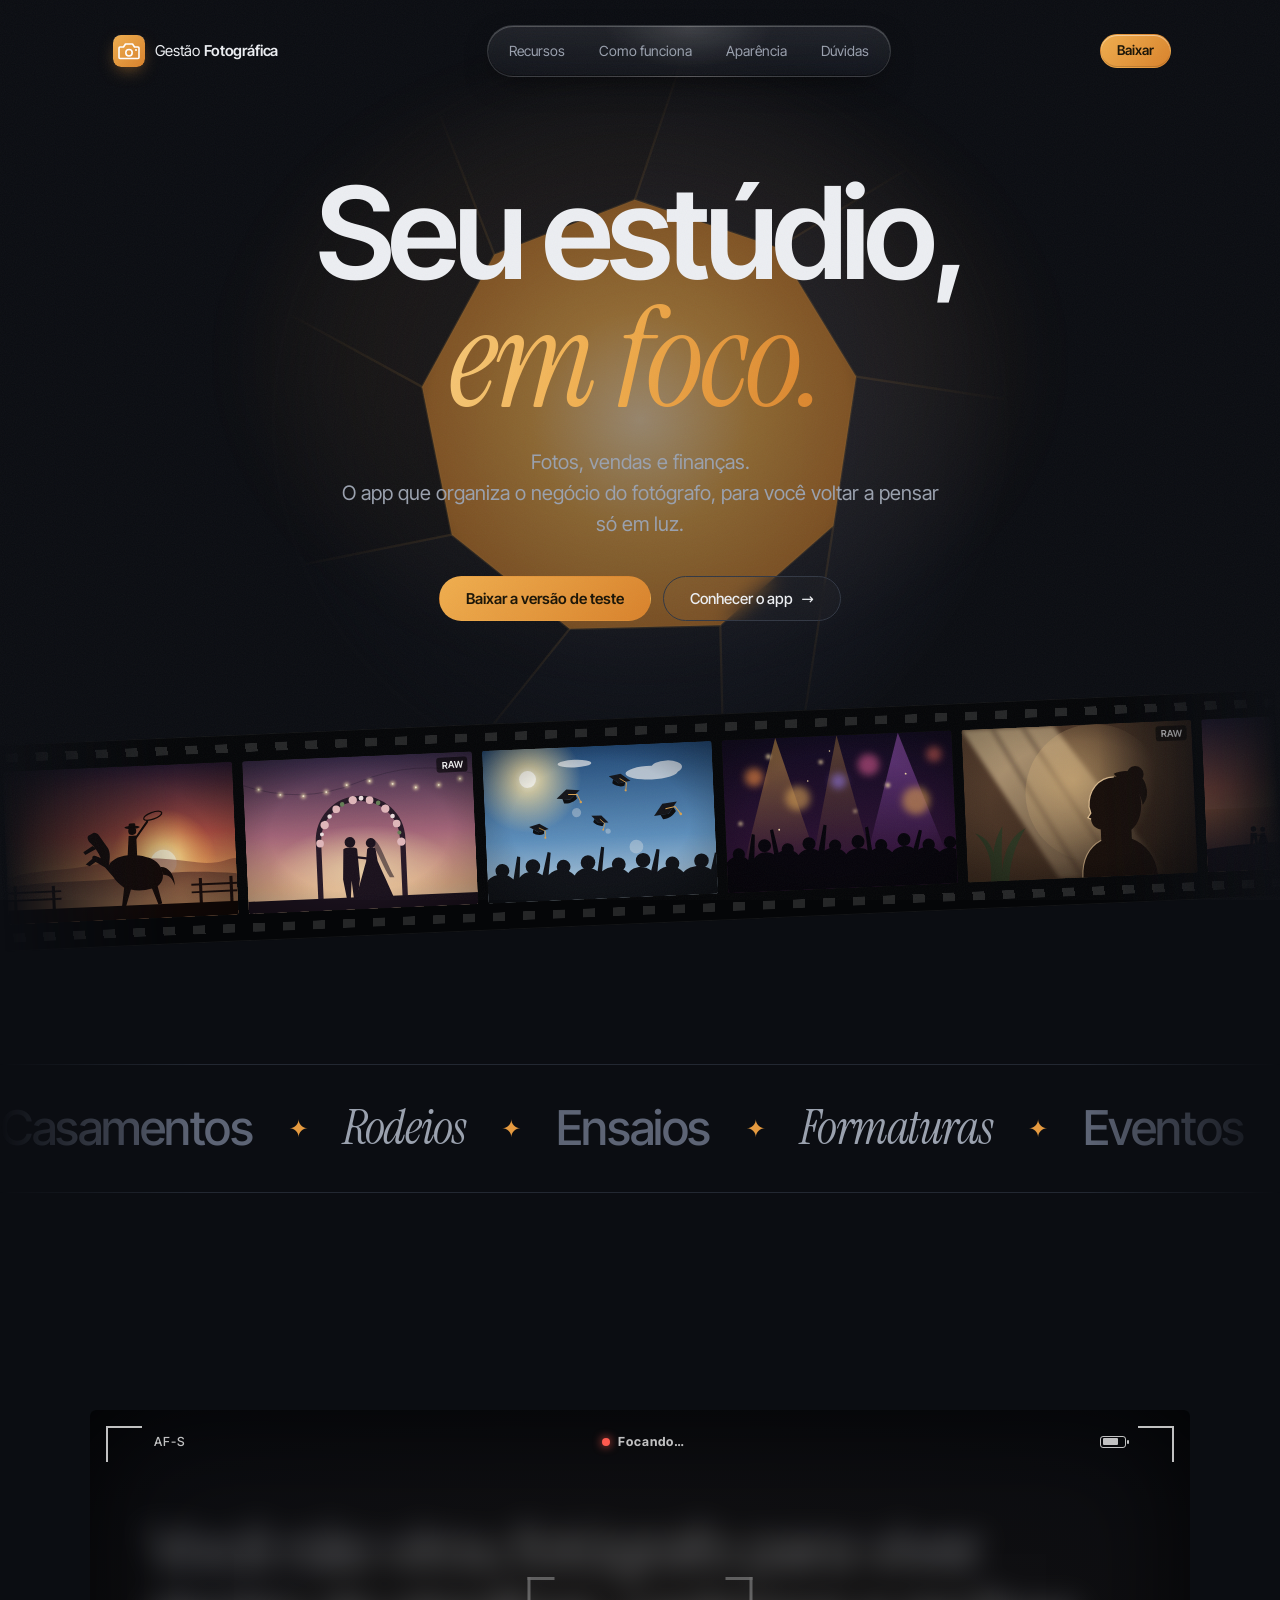
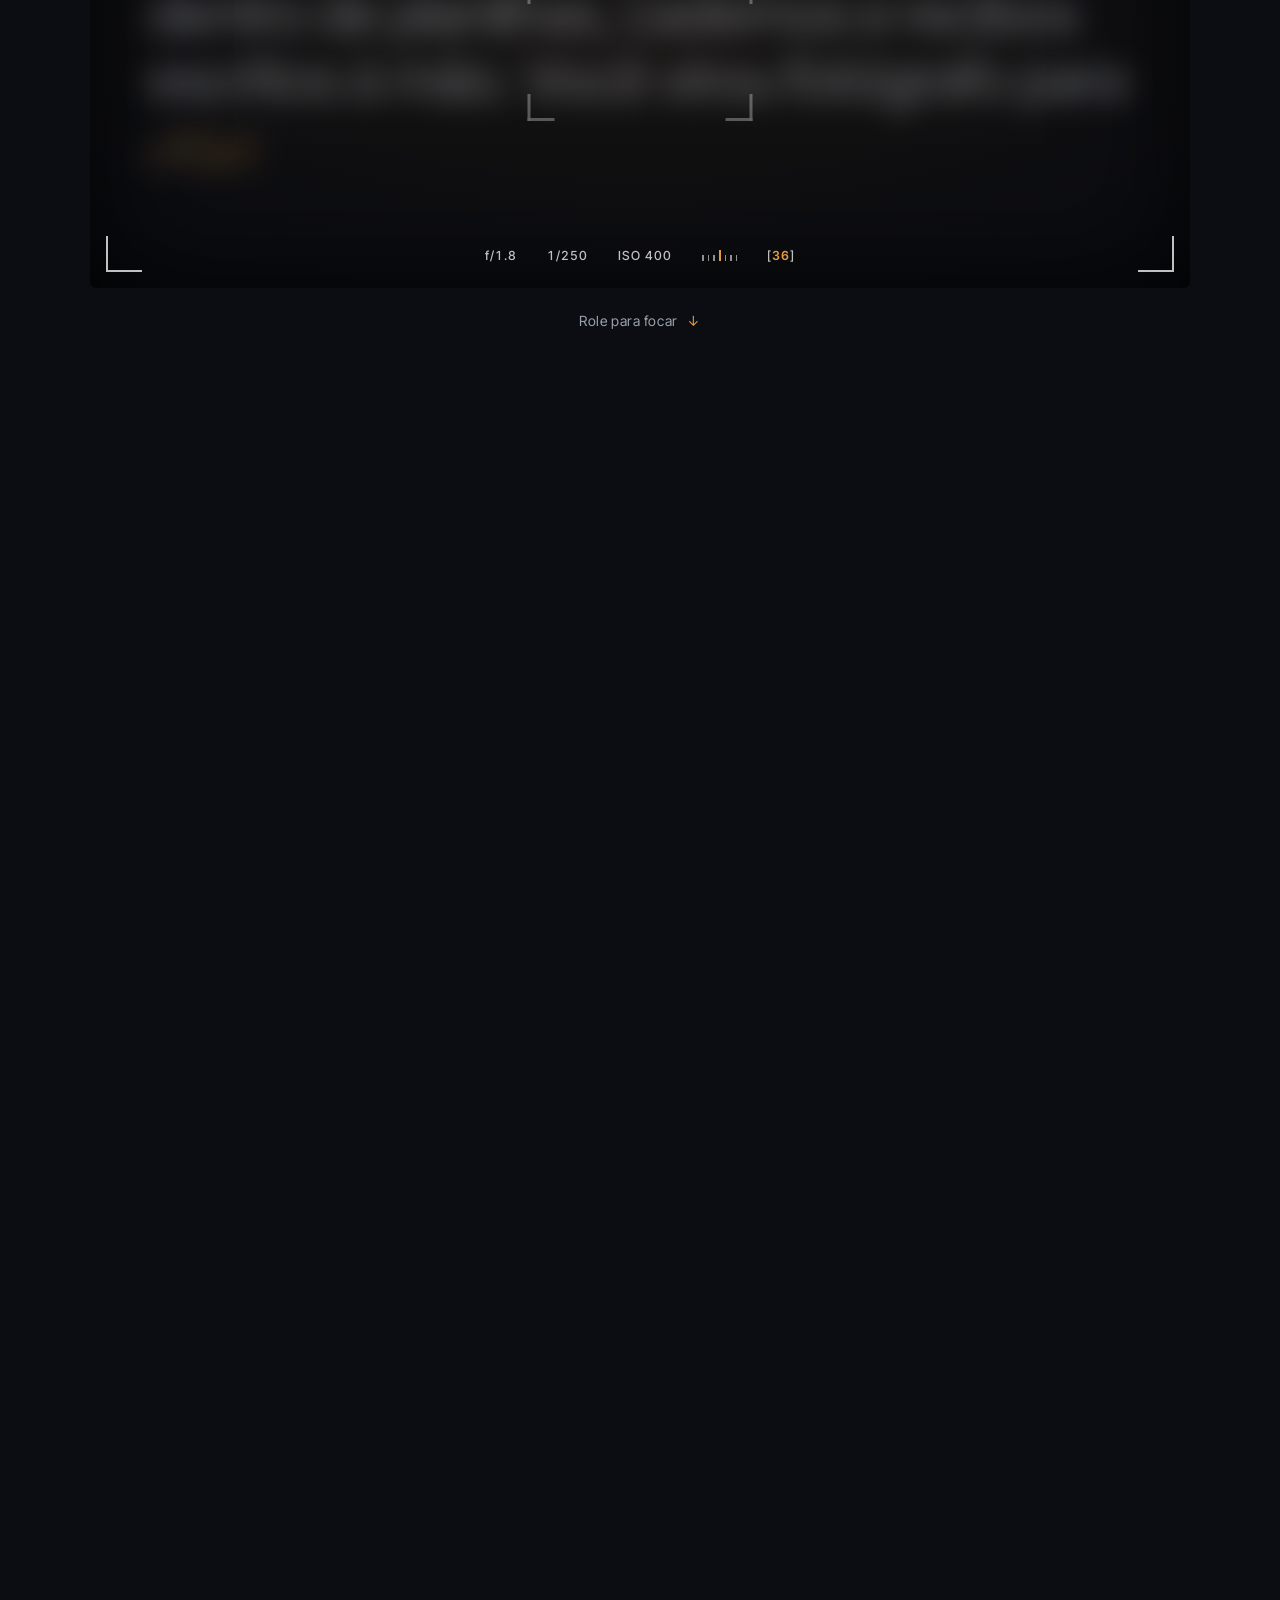
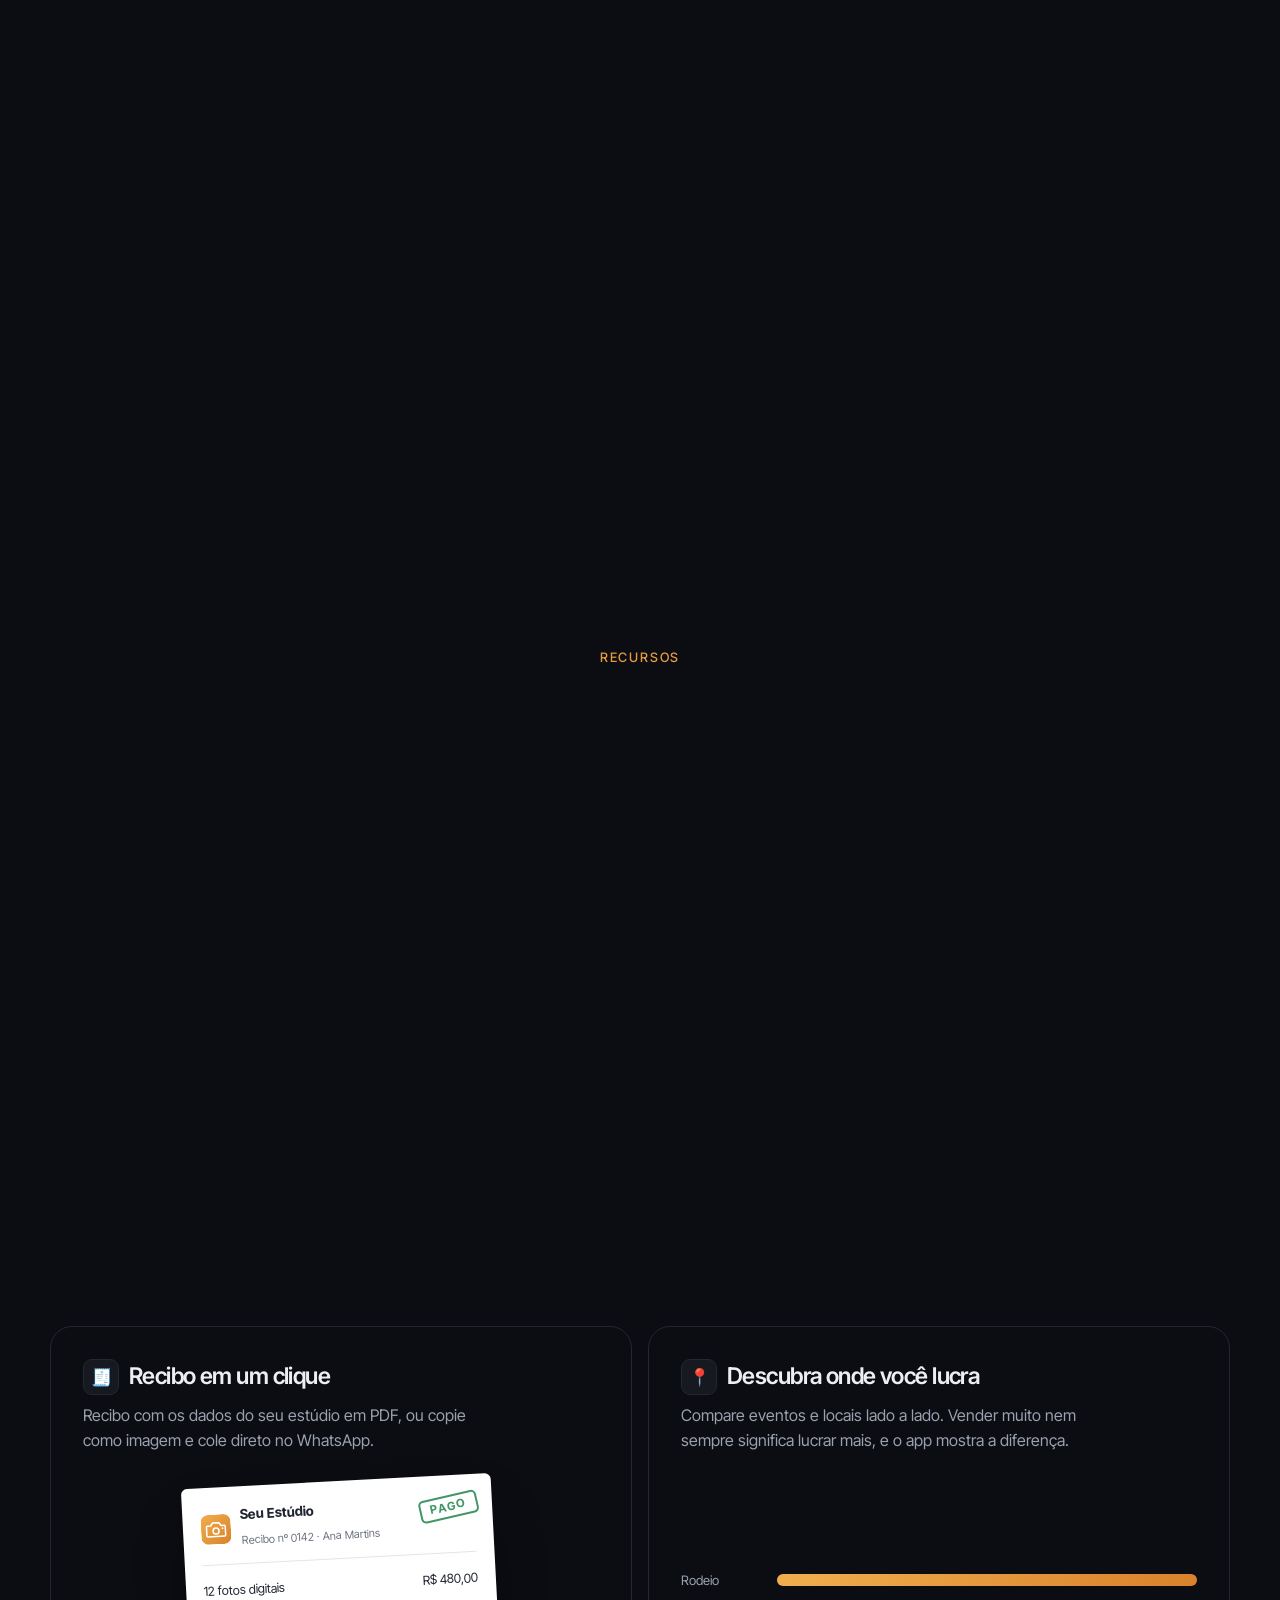
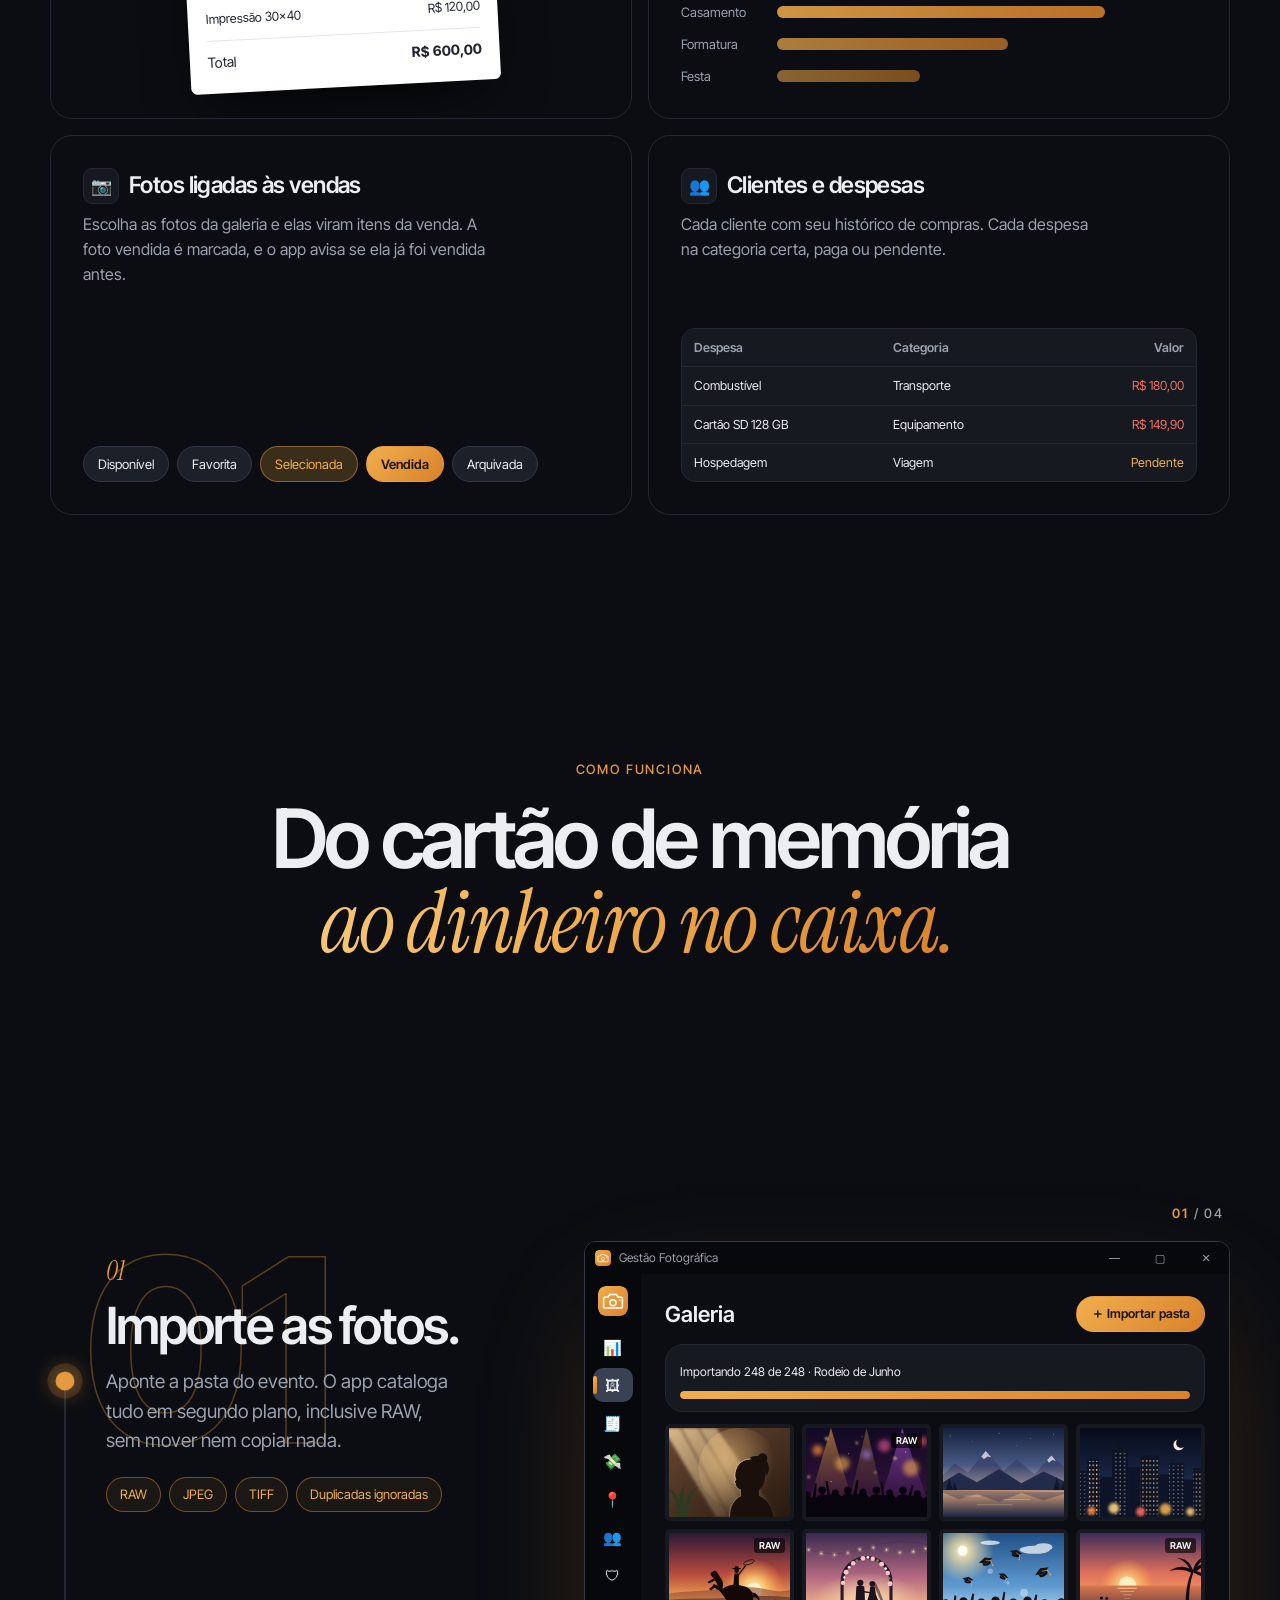
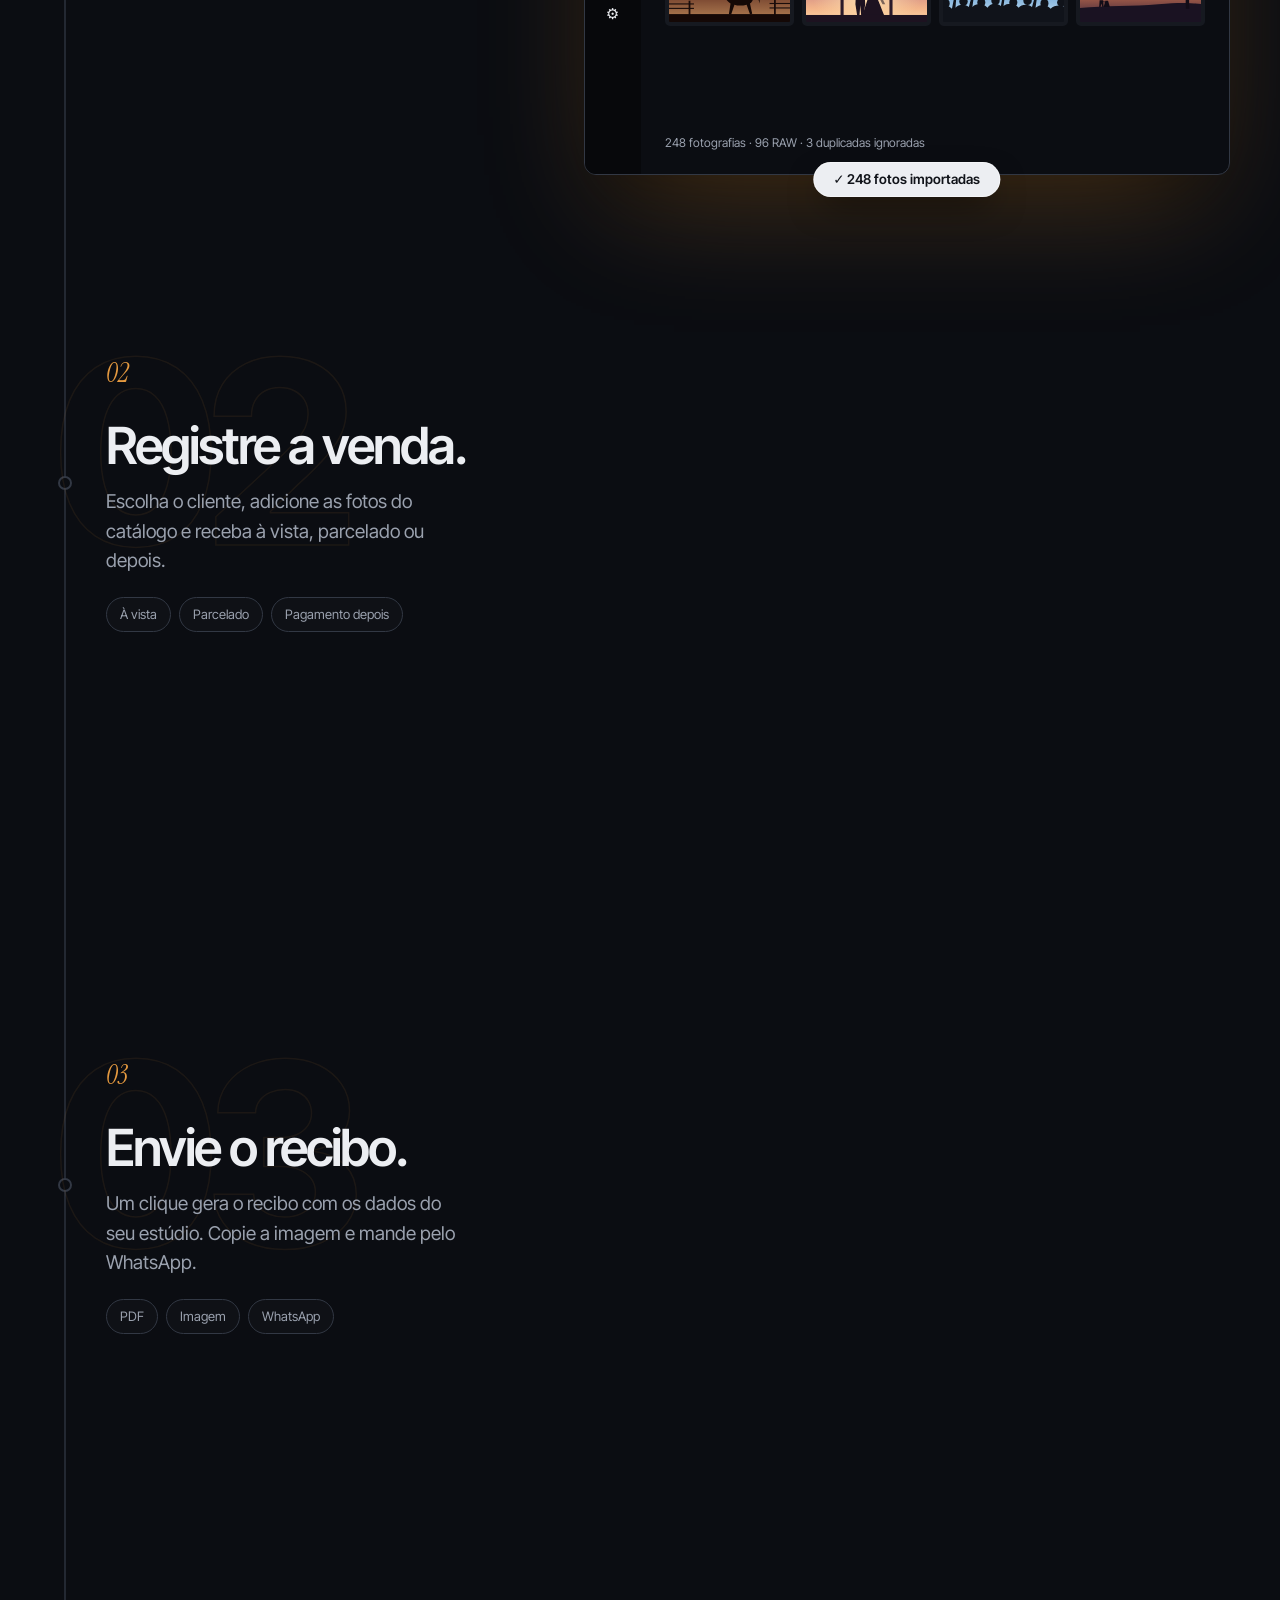
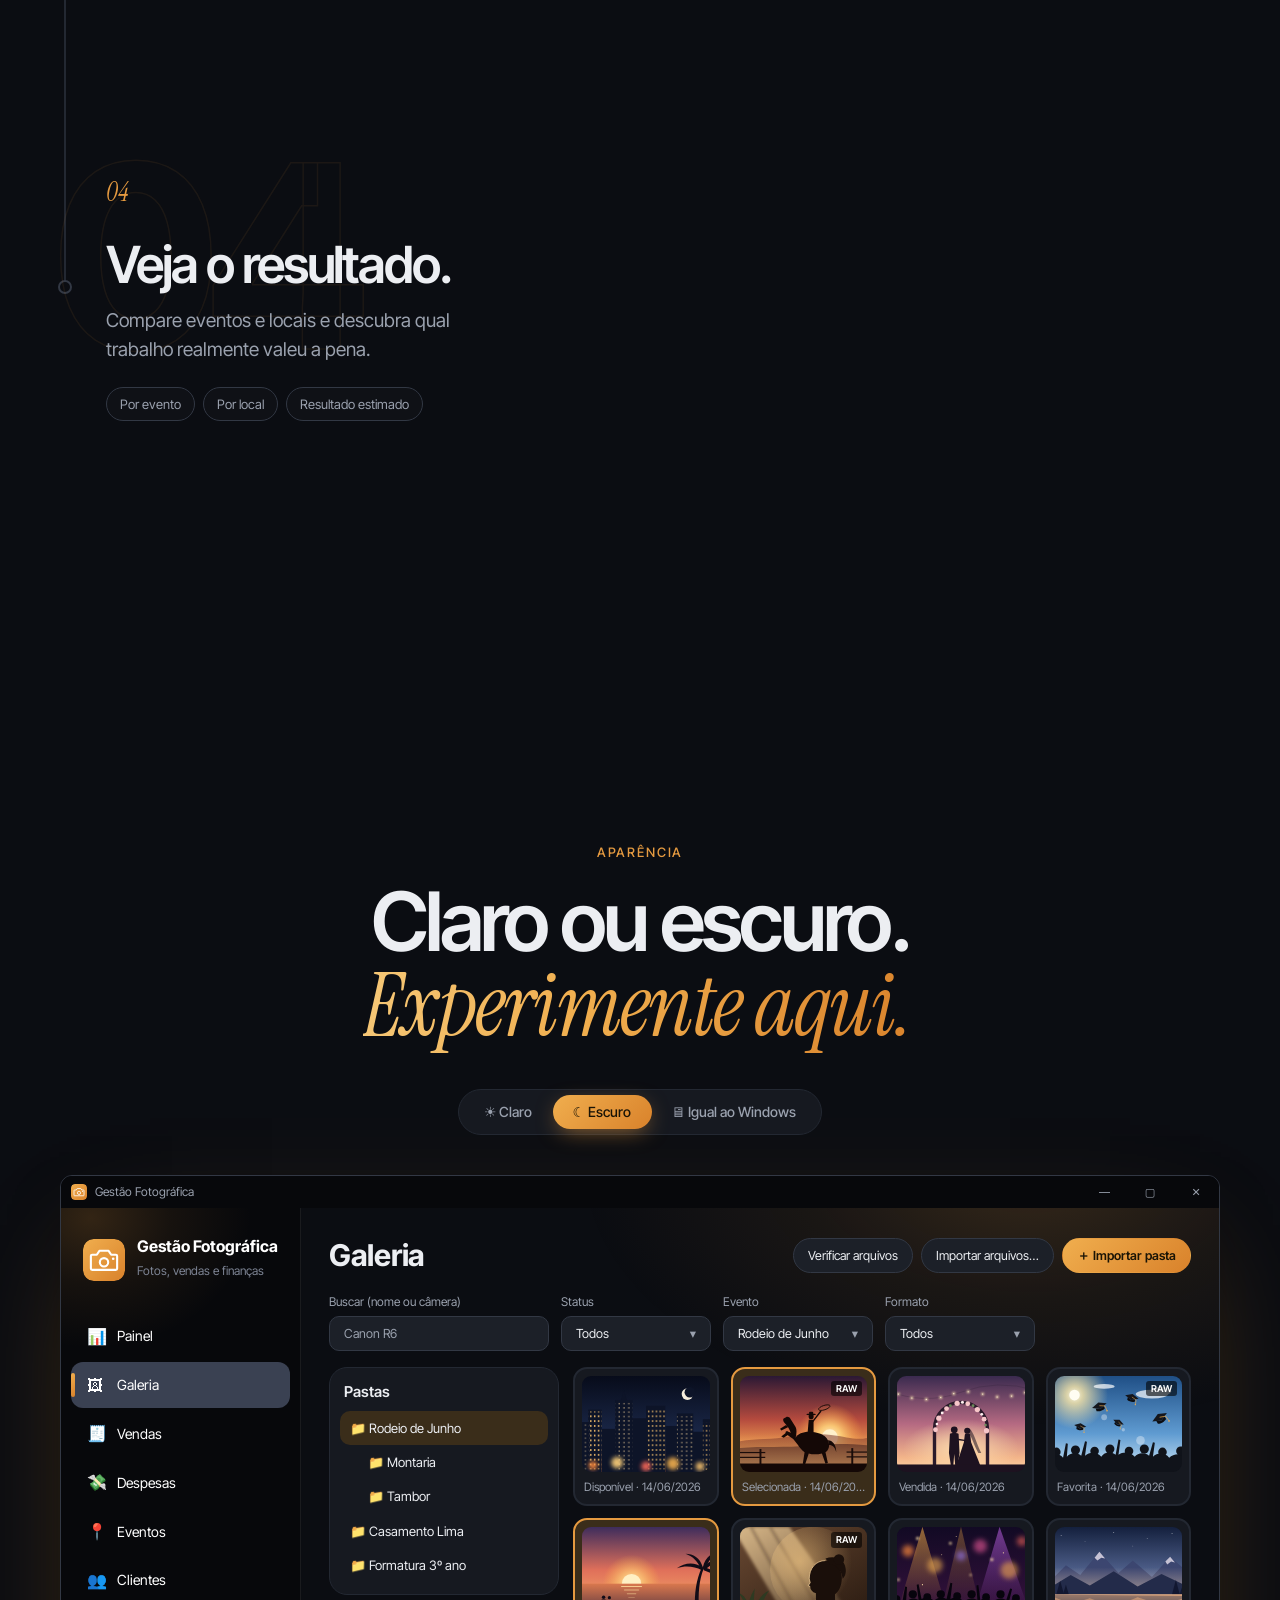
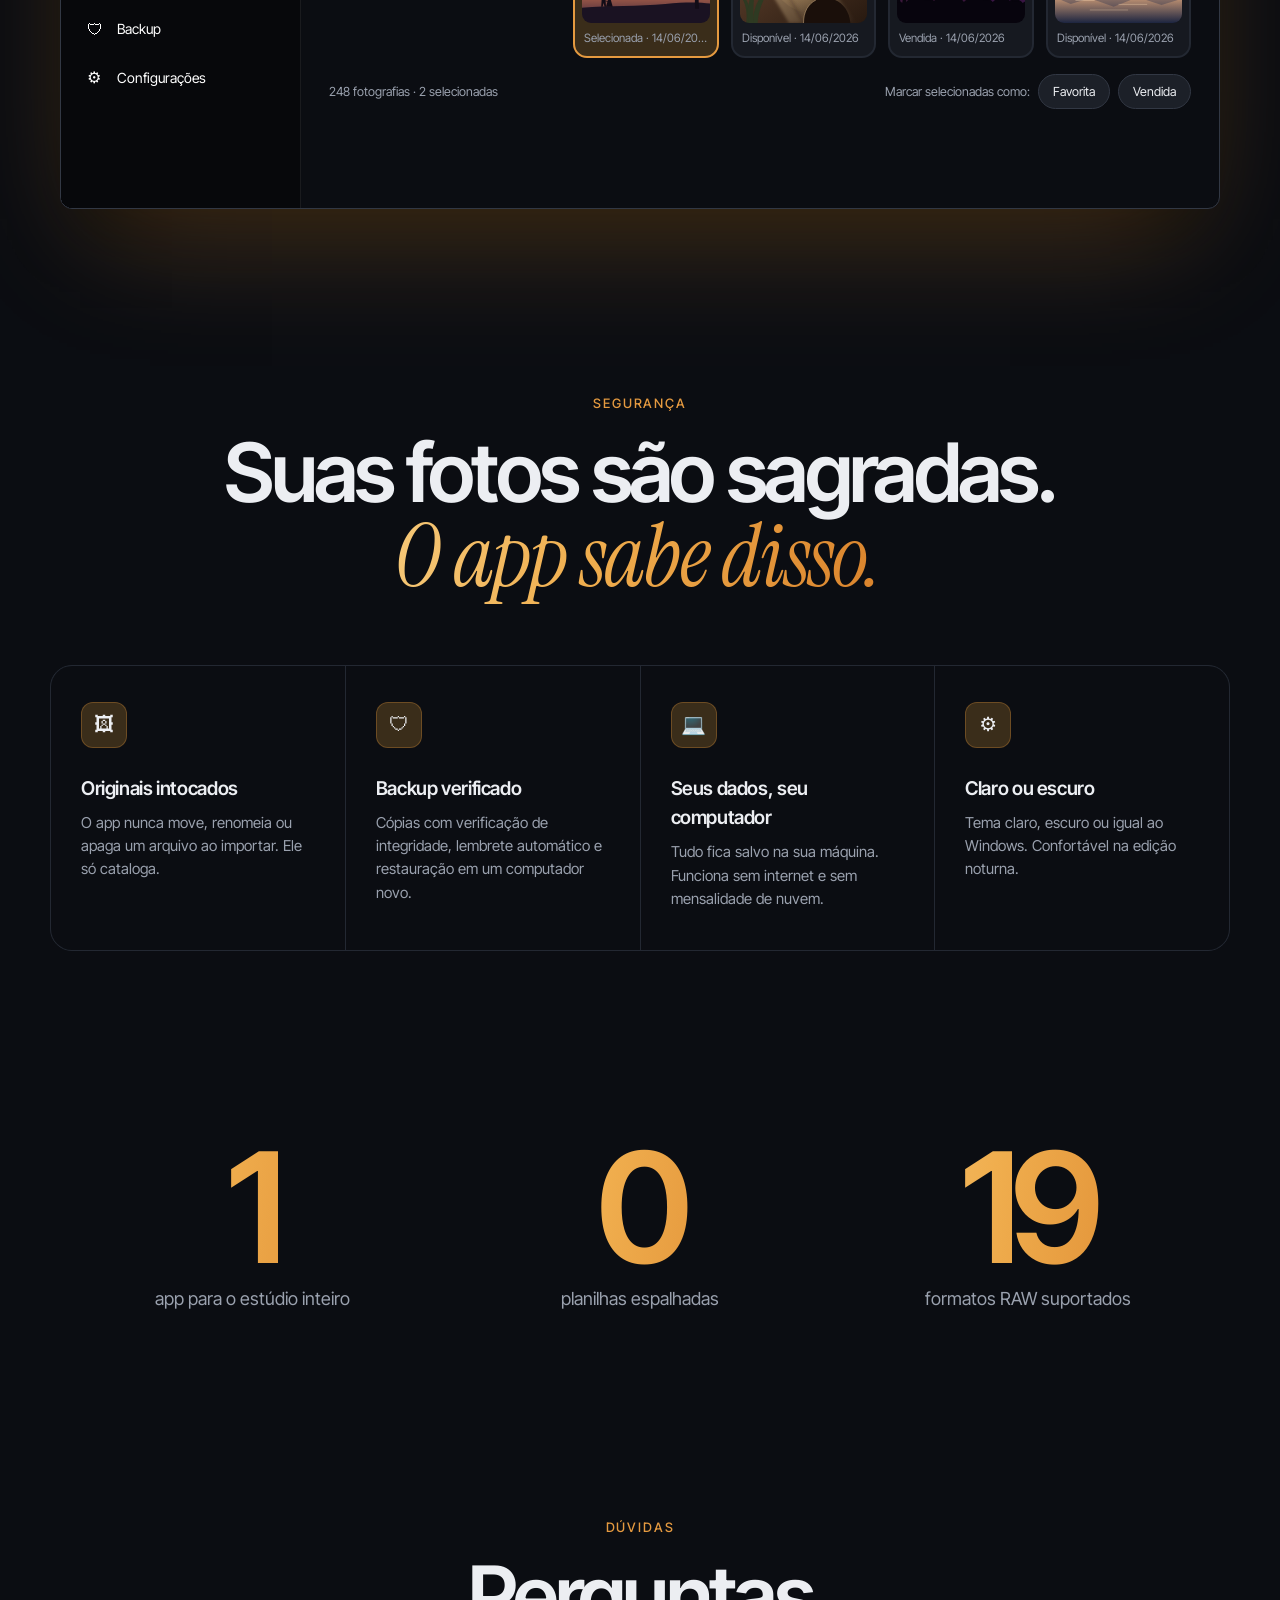
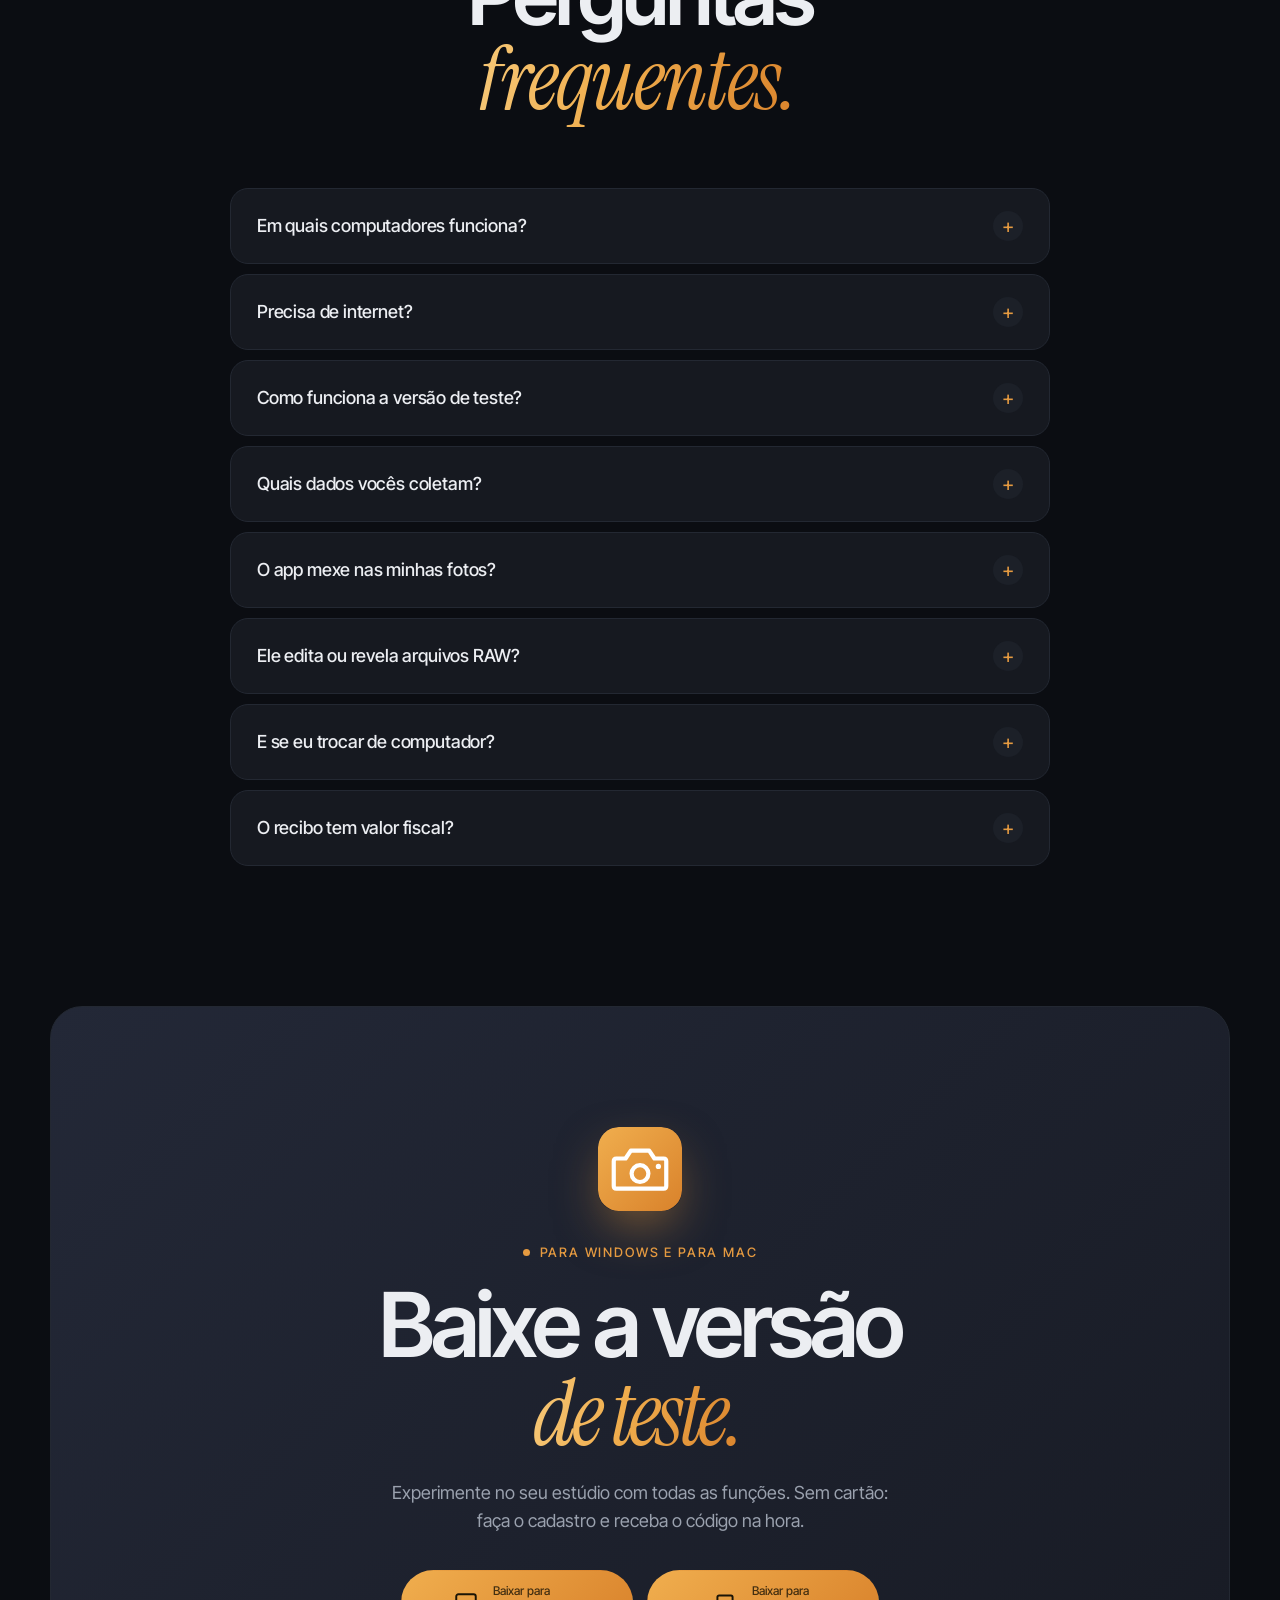
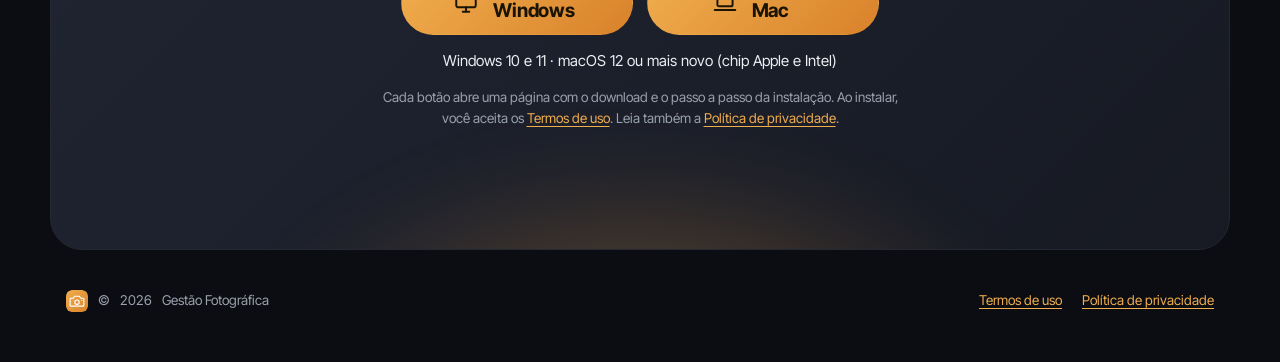
==== commit 346b82b7: "Versão 1.5.0: download para Windows e Mac, cadastro com código de ativação, ajuda e termos/privacida" ====
--- a/index.html
+++ b/index.html
@@ -4,7 +4,7 @@
   <meta charset="utf-8">
   <meta name="viewport" content="width=device-width, initial-scale=1">
   <title>Gestão Fotográfica — Fotos, vendas e finanças</title>
-  <meta name="description" content="Vendas, galeria com RAW, recibos, eventos e financeiro. O app para Windows que organiza o negócio do fotógrafo, sem planilhas.">
+  <meta name="description" content="Vendas, galeria com RAW, recibos, eventos e financeiro. O app para Windows e Mac que organiza o negócio do fotógrafo, sem planilhas.">
   <meta name="theme-color" content="#0E1015">
   <link rel="icon" href="logo.svg" type="image/svg+xml">
   <link rel="preload" href="fontes/inter-tight.woff2" as="font" type="font/woff2" crossorigin>
@@ -464,19 +464,19 @@
       <div class="faq-list">
         <details class="reveal">
           <summary>Em quais computadores funciona?</summary>
-          <p>No Windows 10 (versão 2004 ou mais nova) e no Windows 11, 64 bits. O instalador já traz tudo o que o app precisa: não é preciso instalar mais nada, nem ter senha de administrador.</p>
+          <p>No <b>Windows</b> 10 (versão 2004 ou mais nova) e no Windows 11, 64 bits. E no <b>Mac</b>, com macOS 12 ou mais novo, tanto nos modelos com chip Apple (M1 ou mais novo) quanto nos com Intel. O instalador já traz tudo o que o app precisa: não é preciso instalar mais nada, nem ter senha de administrador.</p>
         </details>
         <details class="reveal">
           <summary>Precisa de internet?</summary>
-          <p>Os seus dados ficam sempre no seu computador e nada é enviado para nós. A <b>versão completa</b> funciona sem internet, até num evento sem sinal. A <b>versão de teste</b> precisa de internet ao abrir: ela consulta o GitHub para conferir se a versão está atualizada e a data do período de teste. Nessa consulta não vai nenhum dado seu, só o pedido da versão.</p>
+          <p>Os seus dados de trabalho (vendas, clientes, fotos) ficam sempre no seu computador e nada disso é enviado para nós. A <b>versão completa</b> funciona sem internet, até num evento sem sinal. Na <b>versão de teste</b>, o app precisa de internet ao abrir, para conferir a versão e a data do período de teste. A ativação também usa a internet uma vez, para conferir o código.</p>
         </details>
         <details class="reveal">
           <summary>Como funciona a versão de teste?</summary>
-          <p>É gratuita e tem todas as funções. Ela funciona por 30 dias, contados a partir da primeira vez que você abre o app. Depois disso o app não abre mais, mas os seus dados continuam guardados no computador e voltam a funcionar ao instalar a versão completa. Não pedimos cartão nem cadastro. As regras completas estão nos <a href="termos.html">Termos de uso</a>.</p>
+          <p>Instale o app e faça um cadastro rápido na página de download (nome, e-mail e WhatsApp). O código de ativação aparece na hora: cole na aba <b>Ativação</b> do app e use todas as funções por 30 dias, sem pagar nada e sem cartão. É um período de teste por pessoa e por computador. Depois disso as seções ficam bloqueadas, mas os seus dados continuam guardados e voltam a funcionar com o código da versão completa. As regras completas estão nos <a href="termos.html">Termos de uso</a>.</p>
         </details>
         <details class="reveal">
           <summary>Quais dados vocês coletam?</summary>
-          <p>Nenhum. Este site não usa cookies, não tem formulário e não usa ferramentas de análise ou de publicidade. O app guarda tudo só no seu computador. Os detalhes estão na <a href="privacidade.html">Política de privacidade</a>.</p>
+          <p>Só o necessário para a ativação: o nome, o e-mail e o WhatsApp que você informa no cadastro, e uma identificação do computador (um código sem dados pessoais) quando você ativa. Isso serve para garantir um período de teste por pessoa e para falarmos com você sobre a licença. O site não usa cookies nem ferramentas de análise ou de publicidade, e o app guarda os seus dados de trabalho só no seu computador. Os detalhes estão na <a href="privacidade.html">Política de privacidade</a>.</p>
         </details>
         <details class="reveal">
           <summary>O app mexe nas minhas fotos?</summary>
@@ -488,7 +488,7 @@
         </details>
         <details class="reveal">
           <summary>E se eu trocar de computador?</summary>
-          <p>Faça um backup pelo próprio app e restaure no computador novo. O backup é verificado antes de ser aceito, e o app ainda pode copiar as fotos originais para a pasta de backup.</p>
+          <p>Faça um backup pelo próprio app e restaure no computador novo. O backup é verificado antes de ser aceito, e o app ainda pode copiar as fotos originais para a pasta de backup. Cada código de ativação vale para um computador: ao trocar, <a href="baixar.html#ajuda">fale com a gente</a> para liberar o código no computador novo.</p>
         </details>
         <details class="reveal">
           <summary>O recibo tem valor fiscal?</summary>
@@ -501,33 +501,24 @@
     <section class="cta" id="teste">
       <div class="cta-glow" aria-hidden="true"></div>
       <img src="logo.svg" alt="" class="cta-logo reveal" width="84" height="84">
-      <p class="eyebrow reveal"><span class="dot"></span> Para Windows 10 e 11</p>
+      <p class="eyebrow reveal"><span class="dot"></span> Para Windows e para Mac</p>
       <h2 class="reveal">Baixe a versão<br><em>de teste.</em></h2>
-      <p class="cta-sub reveal">Experimente no seu estúdio com todas as funções. Sem cadastro e sem cartão.</p>
-      <!-- O instalador vem sempre da última release do GitHub (script.js). Trocar o repositório só aqui. -->
-      <div class="download reveal" id="download" data-repo="MartinsChav4uM/gestao-fotografica" data-arquivo="Instalar-Gestao-Fotografica-Teste.exe">
-        <a class="btn btn-accent btn-lg" id="baixar" href="#instalar" aria-disabled="true">Procurando a versão mais recente...</a>
-        <p class="download-info" id="download-info" aria-live="polite">O download vem direto do GitHub, onde ficam as versões publicadas.</p>
-        <p class="download-legal">Ao instalar, você aceita os <a href="termos.html">Termos de uso</a>, que o instalador mostra antes de começar. Leia também a <a href="privacidade.html">Política de privacidade</a>.</p>
-        <p class="download-legal"><a href="#instalar">Veja o passo a passo da instalação ↓</a></p>
-      </div>
-    </section>
-
-    <!-- Como instalar -->
-    <section class="install" id="instalar">
-      <header class="sec-head">
-        <p class="eyebrow">Instalação</p>
-        <h2 class="reveal">Como instalar,<br><em>passo a passo.</em></h2>
-      </header>
-      <ol class="install-steps">
-        <li class="reveal"><b>Baixe o instalador.</b> Clique em “Baixar” acima. O arquivo <code>Instalar-Gestao-Fotografica-Teste.exe</code> vai para a pasta Downloads. Se o navegador perguntar, escolha “Manter”.</li>
-        <li class="reveal"><b>Abra o arquivo.</b> Dê dois cliques nele, na pasta Downloads ou na lista de downloads do navegador.</li>
-        <li class="reveal"><b>Se aparecer “O Windows protegeu o computador”</b> (uma tela azul), clique em <b>Mais informações</b> e depois em <b>Executar assim mesmo</b>. Isso acontece porque o programa é novo e ainda não tem uma assinatura digital paga. Ele não traz vírus nem propaganda.</li>
-        <li class="reveal"><b>Leia e aceite os Termos de uso</b> na primeira tela do instalador, e depois clique em <b>Avançar</b>, <b>Avançar</b> e <b>Instalar</b>. Não precisa de senha de administrador. Se o Windows pedir para instalar o “Visual C++”, clique em <b>Sim</b>: é um componente da própria Microsoft.</li>
-        <li class="reveal"><b>Abra o app.</b> No final, deixe marcado “Abrir o Gestão Fotográfica agora” e clique em <b>Concluir</b>. Depois ele fica no menu Iniciar e, se você quiser, na Área de Trabalho. O manual de uso está em Configurações.</li>
-        <li class="reveal"><b>Conectado à internet</b> na hora de abrir: a versão de teste confere a versão no GitHub. Se houver uma versão nova, o app avisa. É só baixar aqui de novo e instalar por cima, e os seus dados são mantidos.</li>
-      </ol>
-      <p class="install-note reveal">Para desinstalar: Configurações do Windows › Aplicativos › Gestão Fotográfica › Desinstalar. O desinstalador pergunta se você também quer apagar os dados. Suas fotografias originais e seus backups nunca são apagados.</p>
+      <p class="cta-sub reveal">Experimente no seu estúdio com todas as funções. Sem cartão: faça o cadastro e receba o código na hora.</p>
+      <!-- Cada botão abre, em outra aba, a página com o download e o passo a passo daquele sistema (baixar.html). -->
+      <div class="download reveal" id="download">
+        <div class="so-botoes">
+          <a class="btn btn-accent btn-lg so-btn" href="baixar.html?so=windows" target="_blank" rel="noopener">
+            <svg viewBox="0 0 24 24" aria-hidden="true"><rect x="3" y="4" width="18" height="12" rx="2"/><path d="M9 20h6M12 16v4"/></svg>
+            <span><small>Baixar para</small>Windows</span>
+          </a>
+          <a class="btn btn-accent btn-lg so-btn" href="baixar.html?so=mac" target="_blank" rel="noopener">
+            <svg viewBox="0 0 24 24" aria-hidden="true"><rect x="5" y="5" width="14" height="10" rx="1.5"/><path d="M2.5 18.5h19"/></svg>
+            <span><small>Baixar para</small>Mac</span>
+          </a>
+        </div>
+        <p class="download-info">Windows 10 e 11 · macOS 12 ou mais novo (chip Apple e Intel)</p>
+        <p class="download-legal">Cada botão abre uma página com o download e o passo a passo da instalação. Ao instalar, você aceita os <a href="termos.html">Termos de uso</a>. Leia também a <a href="privacidade.html">Política de privacidade</a>.</p>
+      </div>
     </section>
   </main>
 
--- a/styles.css
+++ b/styles.css
@@ -1184,3 +1184,78 @@
   .flow-visual { padding-top: 96px; padding-bottom: 40px; }
   .mini-body { height: min(500px, calc(100vh - 210px)); }
 }
+
+/* ---------- Download por sistema (dois botões no site e a página baixar.html) ---------- */
+.so-botoes { display: flex; flex-wrap: wrap; justify-content: center; gap: 14px; }
+.so-btn { --pad: 14px 30px 14px 24px; gap: 14px; text-align: left; min-width: 232px; justify-content: center; }
+.so-btn svg, .so-abas svg { width: 26px; height: 26px; fill: none; stroke: currentColor; stroke-width: 1.8; stroke-linecap: round; stroke-linejoin: round; flex: none; }
+.so-btn span { display: flex; flex-direction: column; gap: 4px; font-size: 19px; font-weight: 700; letter-spacing: -.01em; line-height: 1; }
+.so-btn small { font-size: 12px; font-weight: 500; opacity: .8; letter-spacing: 0; }
+@media (max-width: 560px) { .so-botoes { flex-direction: column; width: 100%; max-width: 320px; } .so-btn { width: 100%; } }
+
+.baixar { max-width: 860px; margin: 0 auto; padding: 132px 16px 80px; }
+.baixar-topo { text-align: center; margin-bottom: 34px; }
+.baixar-topo h1 { margin-top: 16px; font-size: clamp(38px, 6vw, 68px); line-height: 1.02; font-weight: 600; letter-spacing: -.04em; }
+.baixar-topo h1 em { font-family: var(--serif); font-style: italic; font-weight: 400; color: var(--ambar); }
+.baixar-sub { color: var(--muted); max-width: 560px; margin: 16px auto 0; font-size: 17px; }
+.so-abas { display: inline-flex; gap: 6px; margin-top: 30px; padding: 6px; border-radius: 999px; background: var(--surface); border: 1px solid var(--line); }
+.so-abas button {
+  display: inline-flex; align-items: center; gap: 10px; padding: 12px 26px; border-radius: 999px; border: 0; cursor: pointer;
+  background: transparent; color: var(--muted); font: 600 16px/1 var(--sans); transition: background .3s, color .3s;
+}
+.so-abas button:hover { color: var(--text); }
+.so-abas button[aria-selected="true"] { background: linear-gradient(135deg, var(--logo-a), var(--logo-b)); color: var(--accent-text); }
+.so-abas button:focus-visible { outline: 2px solid var(--ambar); outline-offset: 2px; }
+.so-abas svg { width: 22px; height: 22px; }
+.so-painel[hidden] { display: none; }
+.so-painel .download { padding: 30px 20px; border-radius: 24px; border: 1px solid rgba(var(--glow), .35); text-align: center;
+  background: linear-gradient(160deg, rgba(var(--glow), .09), transparent 60%), var(--surface); }
+.baixar-h2 { font-size: 24px; font-weight: 600; letter-spacing: -.02em; margin: 44px 0 16px; text-align: center; }
+.baixar .install-steps li { font-size: 16px; }
+.passo-extra { display: block; margin-top: 10px; padding-top: 10px; border-top: 1px dashed var(--line-2); font-size: 14.5px; }
+.arraste { display: flex; align-items: center; justify-content: center; gap: 26px; margin-top: 16px; padding: 18px; border-radius: 14px; background: var(--campo); border: 1px solid var(--line-2); }
+.arraste span { display: flex; flex-direction: column; align-items: center; gap: 8px; }
+.arraste small { font-size: 12.5px; color: var(--text); }
+.arraste-seta { font-size: 30px; color: var(--ambar); animation: arrastar 1.8s var(--ease) infinite; }
+.arraste-pasta i { display: block; width: 52px; height: 38px; margin-top: 8px; border-radius: 5px 7px 7px 7px; position: relative;
+  background: linear-gradient(180deg, #6FB7F2, #3F8FDD); }
+.arraste-pasta i::before { content: ""; position: absolute; left: 0; top: -7px; width: 22px; height: 9px; border-radius: 5px 5px 0 0; background: #6FB7F2; }
+@keyframes arrastar { 0%, 100% { transform: translateX(-5px); opacity: .55; } 50% { transform: translateX(5px); opacity: 1; } }
+@media (prefers-reduced-motion: reduce) { .arraste-seta { animation: none; } }
+.baixar-ajuda { text-align: center; color: var(--muted); font-size: 14.5px; margin-top: 40px; }
+.baixar-ajuda b { color: var(--text); }
+.baixar a:not(.btn) { color: var(--ambar); text-decoration: underline; text-underline-offset: 3px; }
+
+/* ---------- Página de download: cadastro, código de ativação e ajuda ---------- */
+.cadastro { margin-top: 64px; padding: 34px 28px; border-radius: 24px; border: 1px solid rgba(var(--glow), .35); scroll-margin-top: 90px;
+  background: linear-gradient(160deg, rgba(var(--glow), .09), transparent 60%), var(--surface); }
+.cadastro .baixar-h2 { margin-top: 0; }
+.cadastro-sub { text-align: center; color: var(--muted); max-width: 560px; margin: -6px auto 26px; }
+.cadastro-sub b, .form-nota b { color: var(--text); }
+.cadastro-form { max-width: 480px; margin: 0 auto; display: flex; flex-direction: column; gap: 16px; }
+.cadastro-form[hidden], .codigo-pronto[hidden], .form-erro[hidden], .codigo-aviso[hidden], .contato[hidden] { display: none; }
+.campo { display: flex; flex-direction: column; gap: 7px; font-size: 14.5px; color: var(--text); font-weight: 500; }
+.campo input { font: 400 16px/1.3 var(--sans); color: var(--text); background: var(--campo); border: 1px solid var(--line-2); border-radius: 12px;
+  padding: 13px 15px; width: 100%; transition: border-color .2s, box-shadow .2s; }
+.campo input::placeholder { color: var(--side-muted); }
+.campo input:focus { outline: none; border-color: var(--accent); box-shadow: 0 0 0 3px rgba(var(--glow), .25); }
+.campo input[aria-invalid="true"] { border-color: var(--danger); }
+.aceite { display: flex; gap: 11px; align-items: flex-start; font-size: 14.5px; color: var(--muted); cursor: pointer; }
+.aceite input { width: 19px; height: 19px; margin-top: 2px; flex: none; accent-color: var(--accent); }
+.aceite input[aria-invalid="true"] { outline: 2px solid var(--danger); outline-offset: 2px; }
+.form-erro { color: var(--danger); font-size: 14.5px; background: rgba(239, 111, 99, .09); border: 1px solid rgba(239, 111, 99, .35); border-radius: 12px; padding: 11px 14px; }
+.cadastro-form .btn { justify-content: center; }
+.cadastro-form .btn:disabled { opacity: .7; cursor: progress; }
+.form-nota { color: var(--muted); font-size: 13.5px; text-align: center; }
+.codigo-pronto { max-width: 520px; margin: 0 auto; text-align: center; outline: none; }
+.codigo-rotulo { color: var(--muted); font-size: 14px; text-transform: uppercase; letter-spacing: .12em; }
+.codigo-caixa { display: flex; align-items: center; justify-content: center; gap: 14px; flex-wrap: wrap; margin: 12px 0 18px; padding: 18px;
+  border-radius: 16px; background: var(--campo); border: 1px dashed rgba(var(--glow), .6); }
+.codigo-caixa code { font: 600 clamp(22px, 5vw, 30px)/1.2 ui-monospace, "Cascadia Mono", Menlo, Consolas, monospace; letter-spacing: .06em; color: var(--ambar); user-select: all; }
+.codigo-aviso { color: var(--text); font-size: 14.5px; margin-bottom: 14px; }
+.codigo-passos { text-align: left; color: var(--muted); max-width: 420px; margin: 0 auto 16px; padding-left: 22px; display: flex; flex-direction: column; gap: 6px; }
+.codigo-passos b { color: var(--text); }
+.ajuda { padding: 30px 0 0; scroll-margin-top: 80px; }
+.contato { text-align: center; margin-top: 22px; color: var(--muted); }
+.contato-botoes { display: flex; gap: 10px; justify-content: center; flex-wrap: wrap; margin-top: 10px; }
+@media (max-width: 560px) { .cadastro { padding: 26px 16px; } }
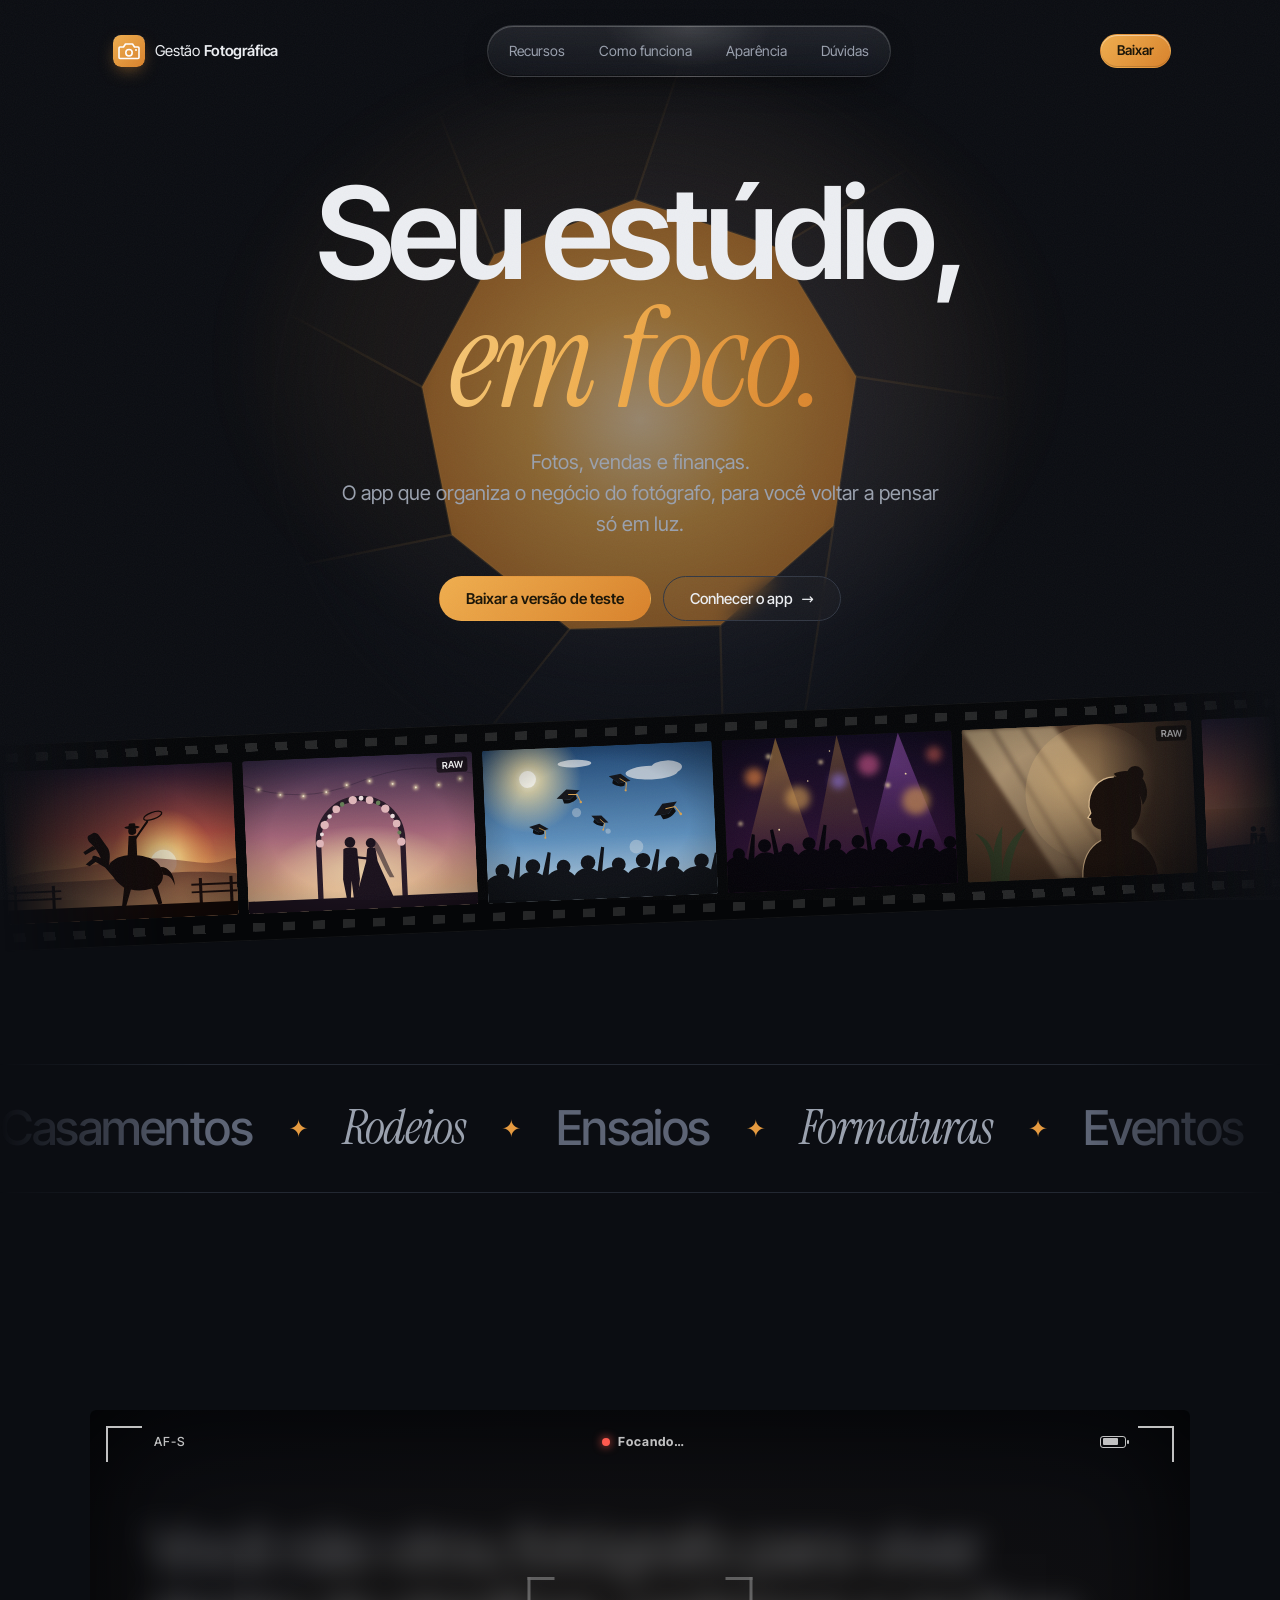
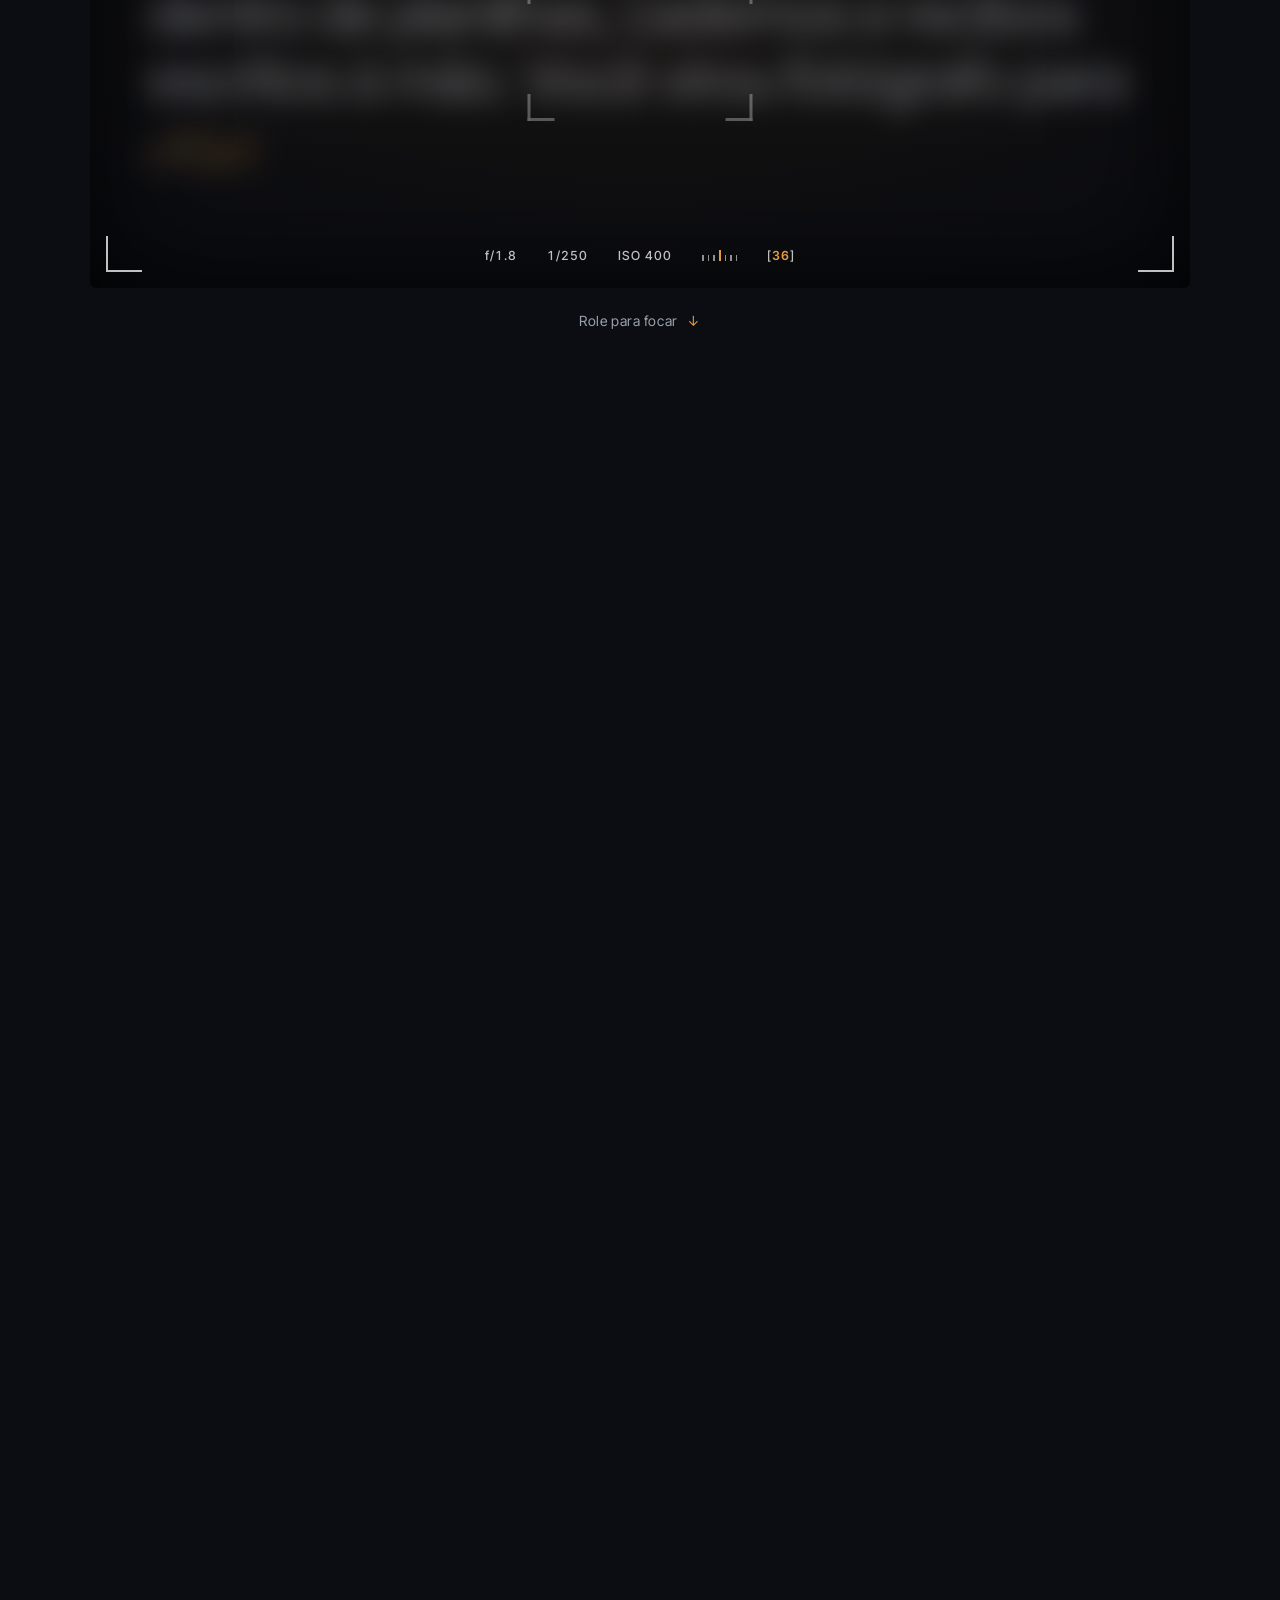
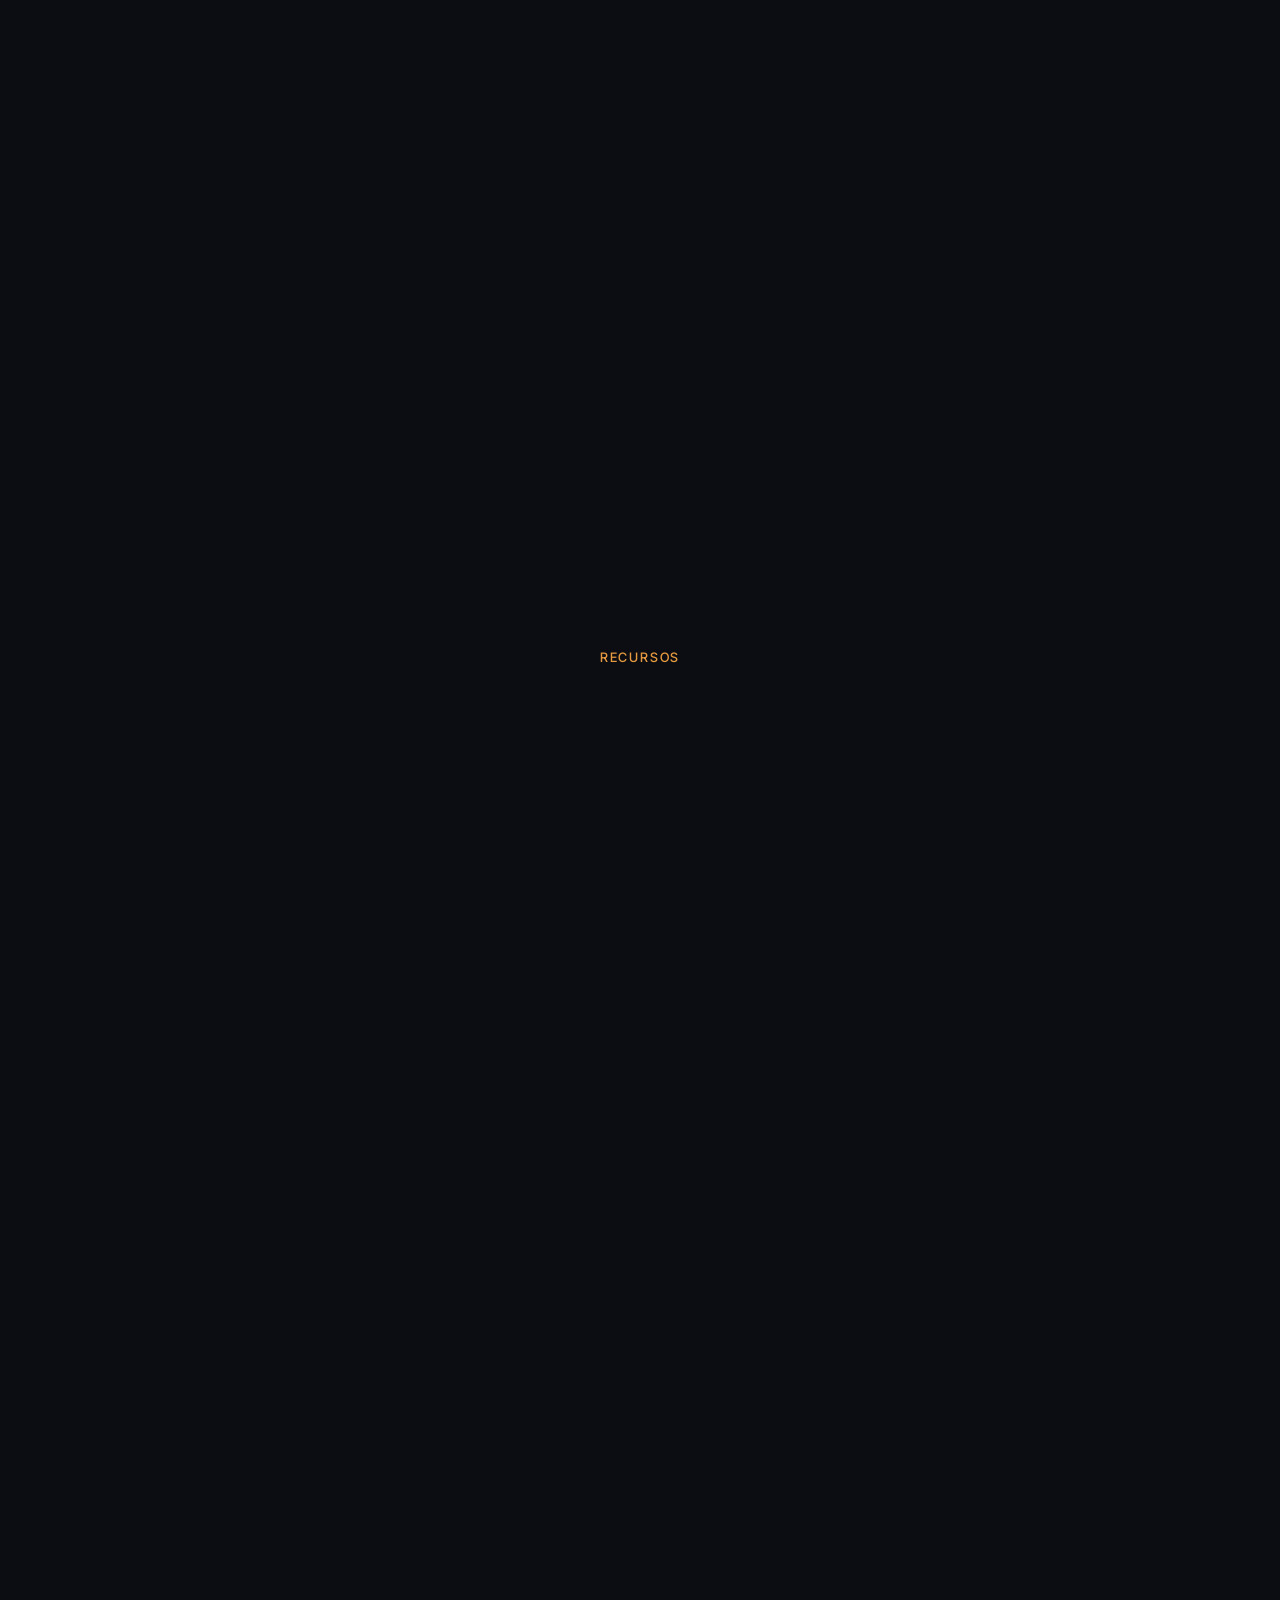
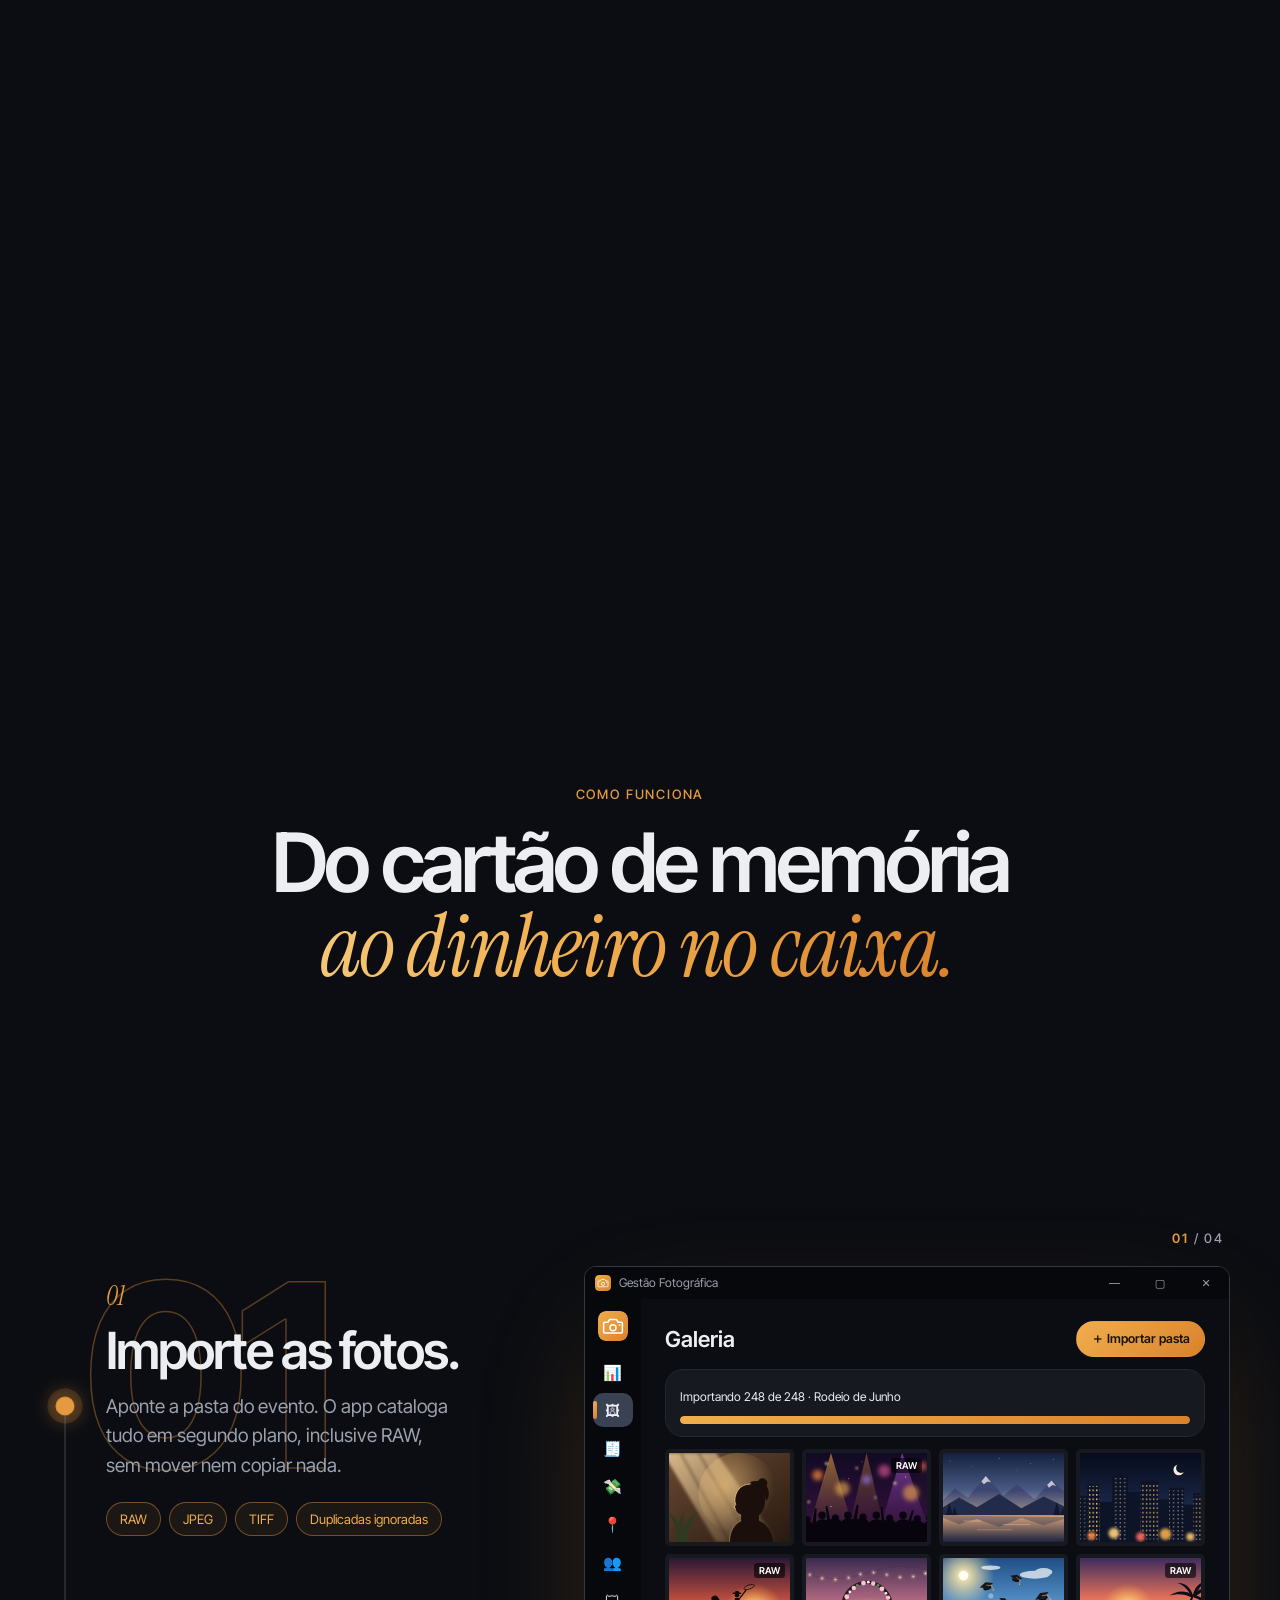
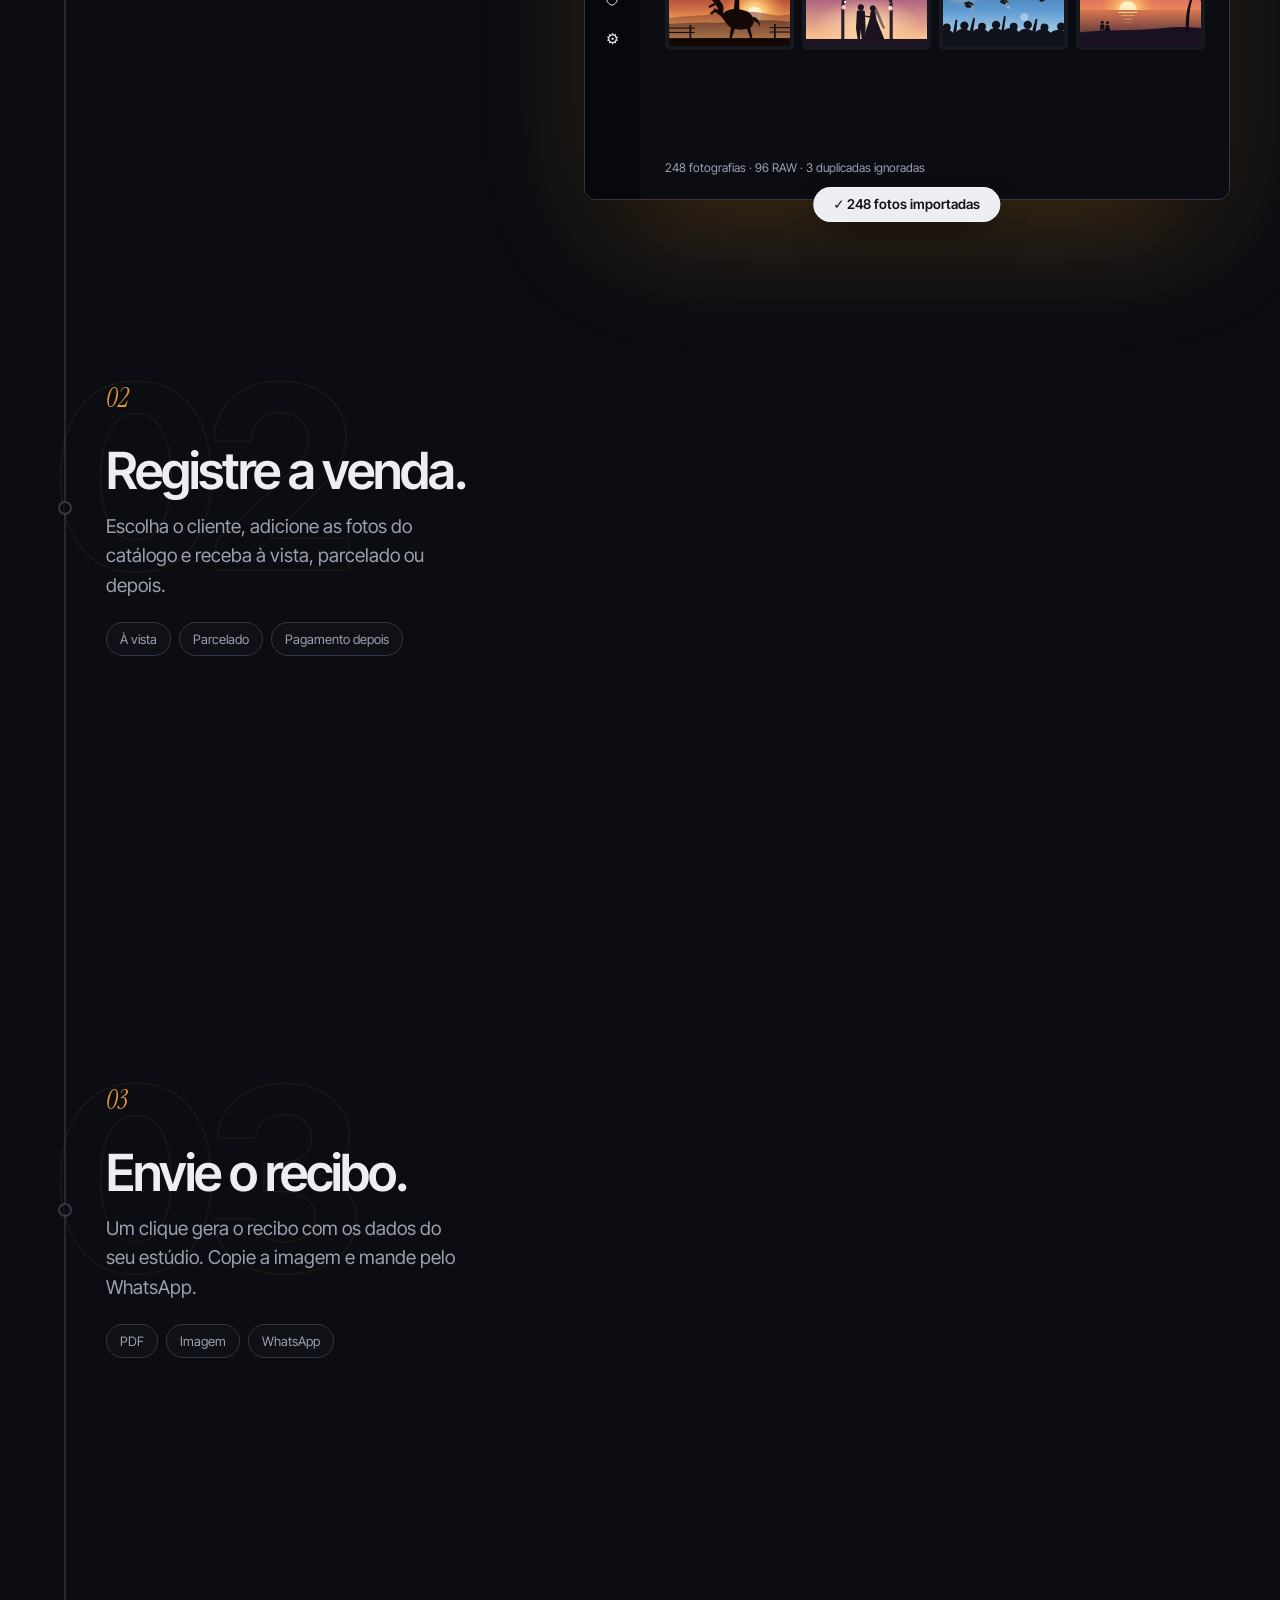
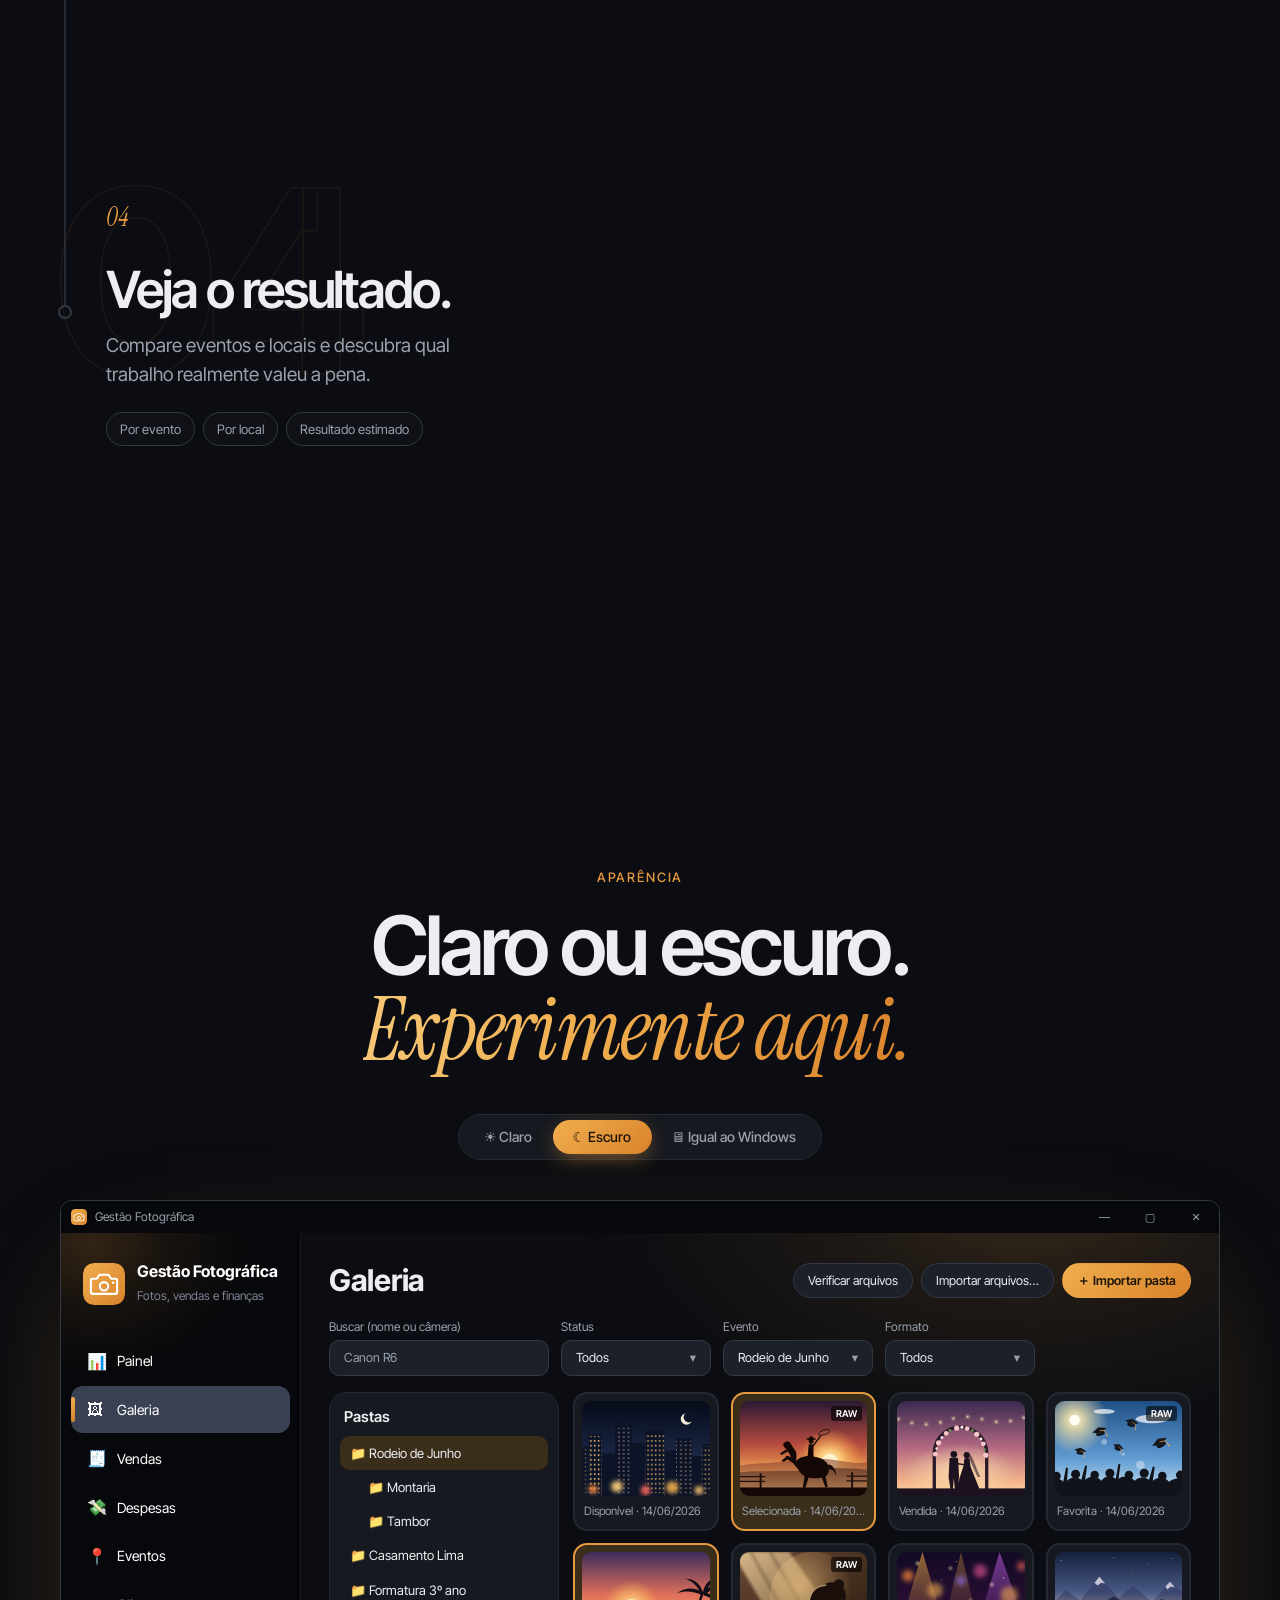
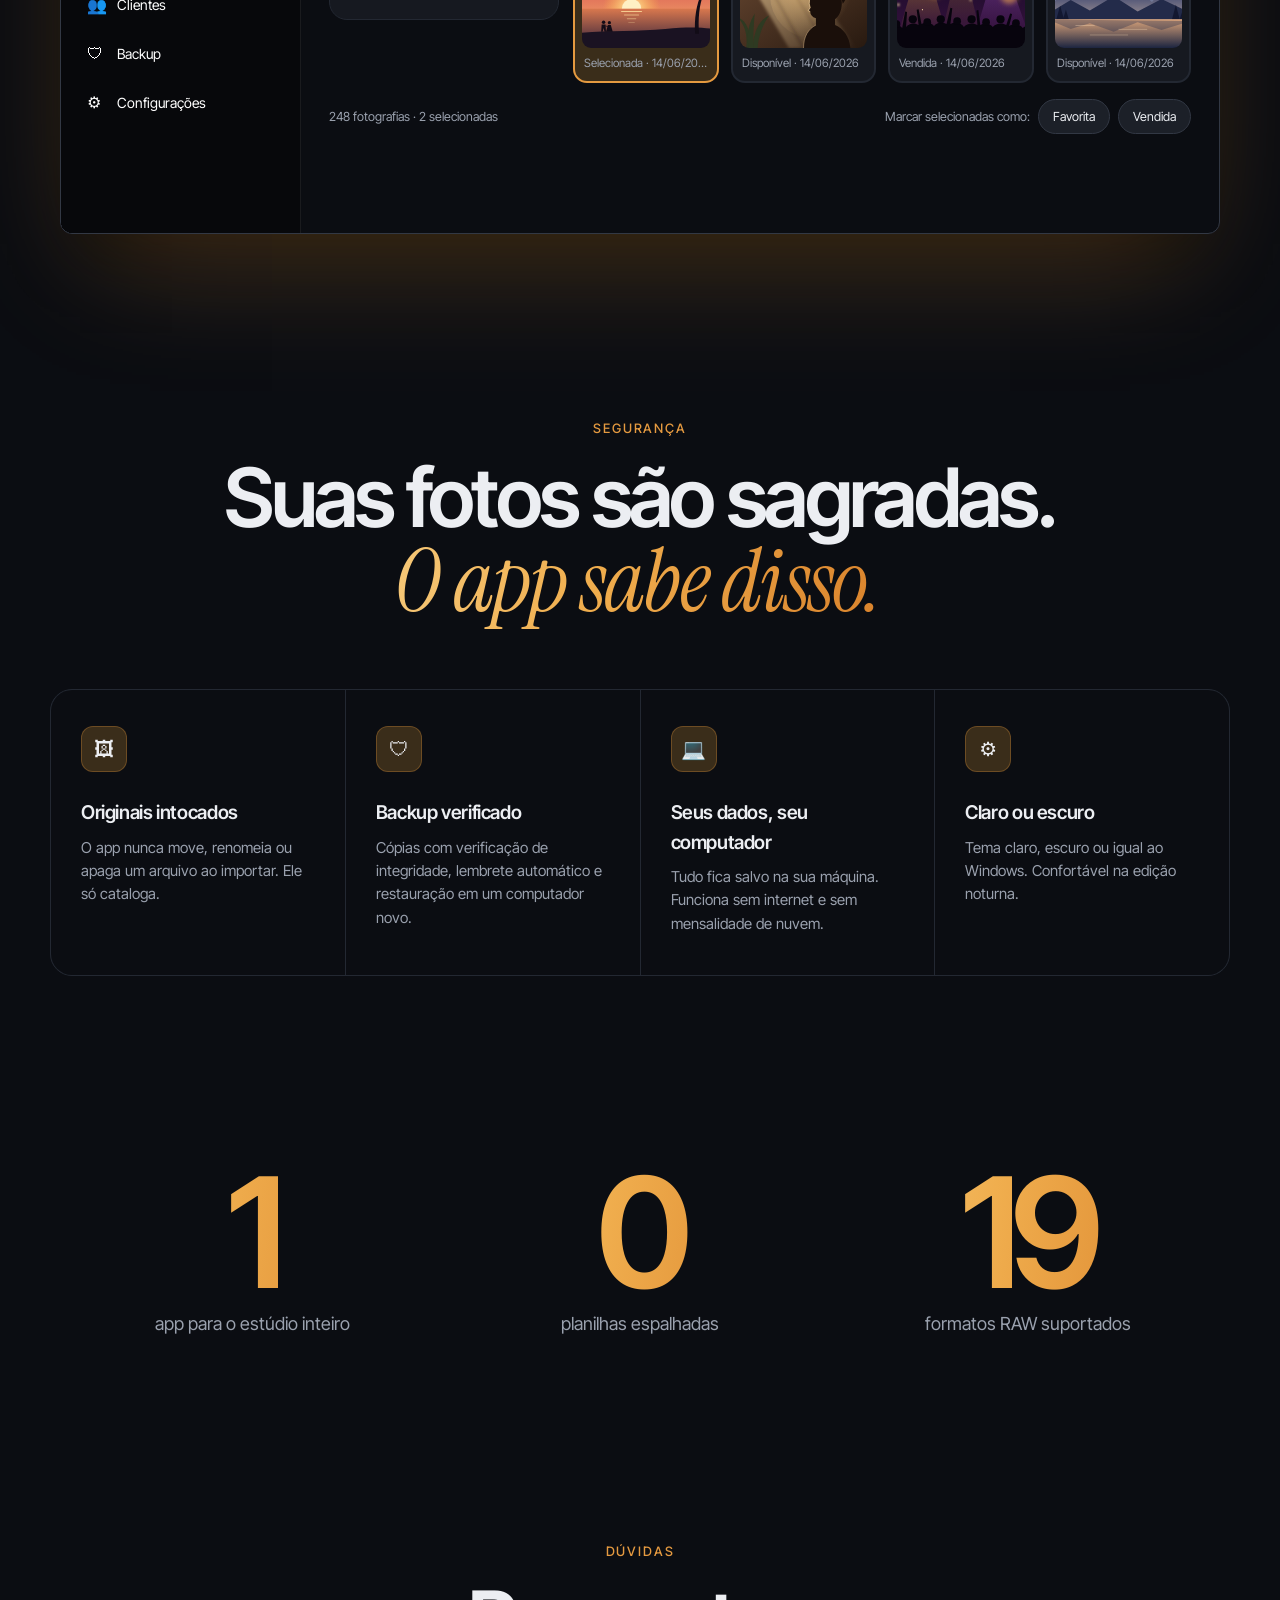
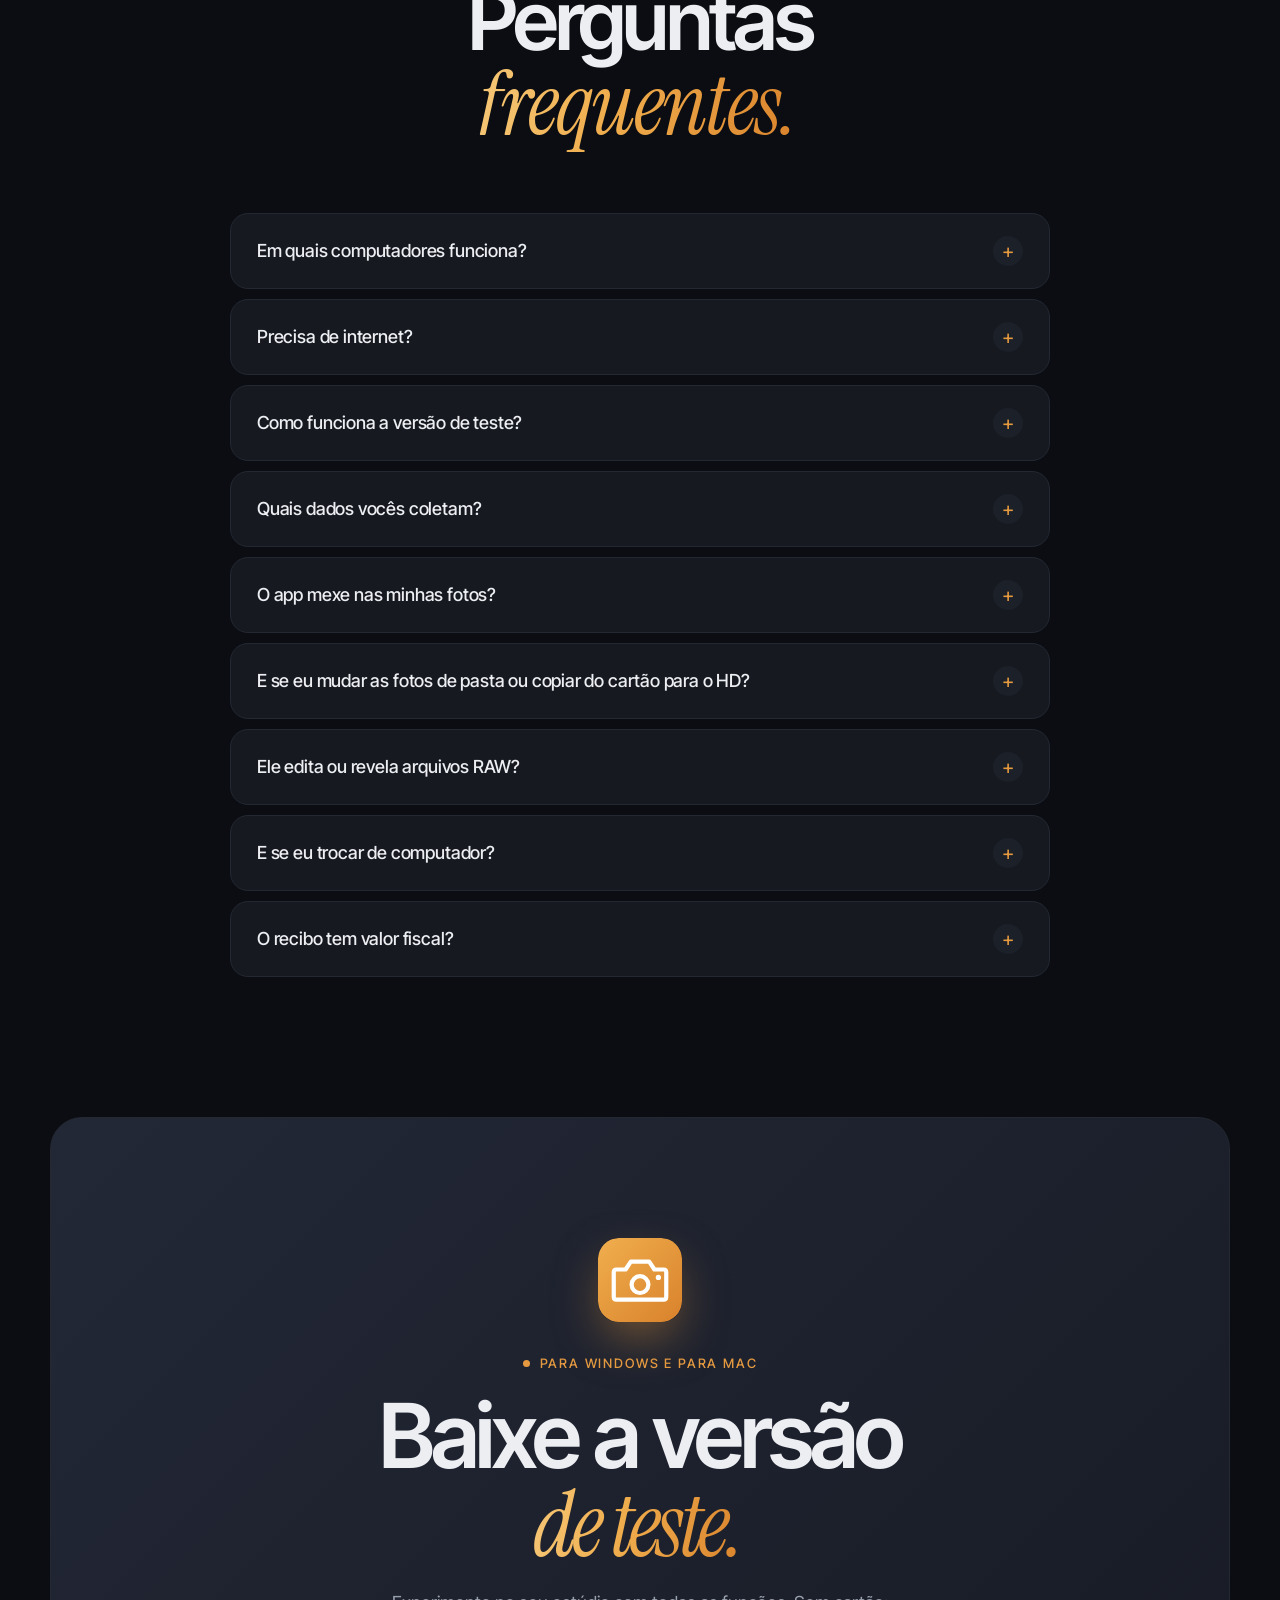
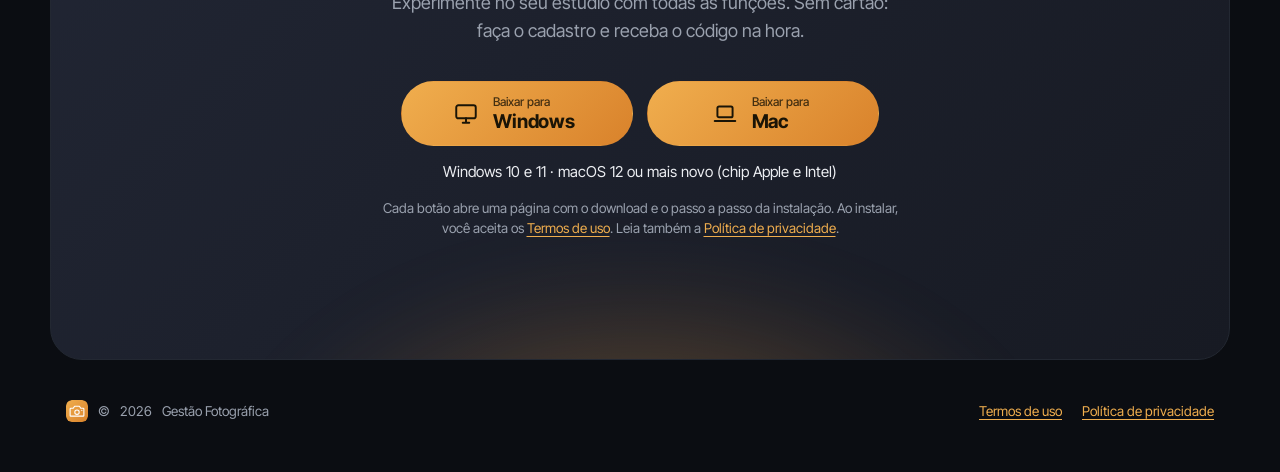
==== commit b404d184: "Versão 1.5.1: fotos que mudam de pasta são reencontradas sozinhas Co-Authored-By: Claude Opus 5.5 <n" ====
--- a/index.html
+++ b/index.html
@@ -140,7 +140,7 @@
         <article class="tile t-gal reveal">
           <div class="tile-copy">
             <h3><span class="ico">🖼</span> Galeria que entende RAW</h3>
-            <p>Importe pastas inteiras de JPEG, TIFF e RAW de Canon, Nikon, Sony, Fuji e outras. Miniaturas na hora, duplicadas detectadas pelo conteúdo e seus originais <b>nunca</b> são tocados.</p>
+            <p>Importe pastas inteiras de JPEG, TIFF e RAW de Canon, Nikon, Sony, Fuji e outras. Miniaturas na hora, duplicadas detectadas pelo conteúdo e seus originais <b>nunca</b> são tocados. Fotos novas e fotos que mudaram de pasta são encontradas sozinhas.</p>
           </div>
           <div class="grid-photos" aria-hidden="true">
             <figure><i class="ill" style="background-image:url(fotos/rodeio.svg)"></i><figcaption>Disponível · 14/06</figcaption></figure>
@@ -483,6 +483,10 @@
           <p>Nunca. Ao importar, ele só cataloga: guarda o caminho, os dados da câmera e uma miniatura própria. Os arquivos originais não são movidos, copiados, renomeados nem apagados.</p>
         </details>
         <details class="reveal">
+          <summary>E se eu mudar as fotos de pasta ou copiar do cartão para o HD?</summary>
+          <p>O app reencontra sozinho. Ao abrir o app e ao entrar na Galeria, ele confere as suas pastas: fotos que mudaram de lugar (ou foram renomeadas) são achadas pelo conteúdo do arquivo e voltam a abrir normalmente, e as fotos novas entram no catálogo. Também dá para pedir na hora, pelo botão <b>Atualizar</b> da Galeria. Só aparece o aviso de arquivo indisponível quando a foto não está em lugar nenhum, por exemplo com o HD externo desconectado.</p>
+        </details>
+        <details class="reveal">
           <summary>Ele edita ou revela arquivos RAW?</summary>
           <p>Não, o app não é um editor. Ele lê a prévia que a câmera grava dentro do RAW para mostrar as miniaturas e o visualizador, e o arquivo RAW fica intacto.</p>
         </details>
